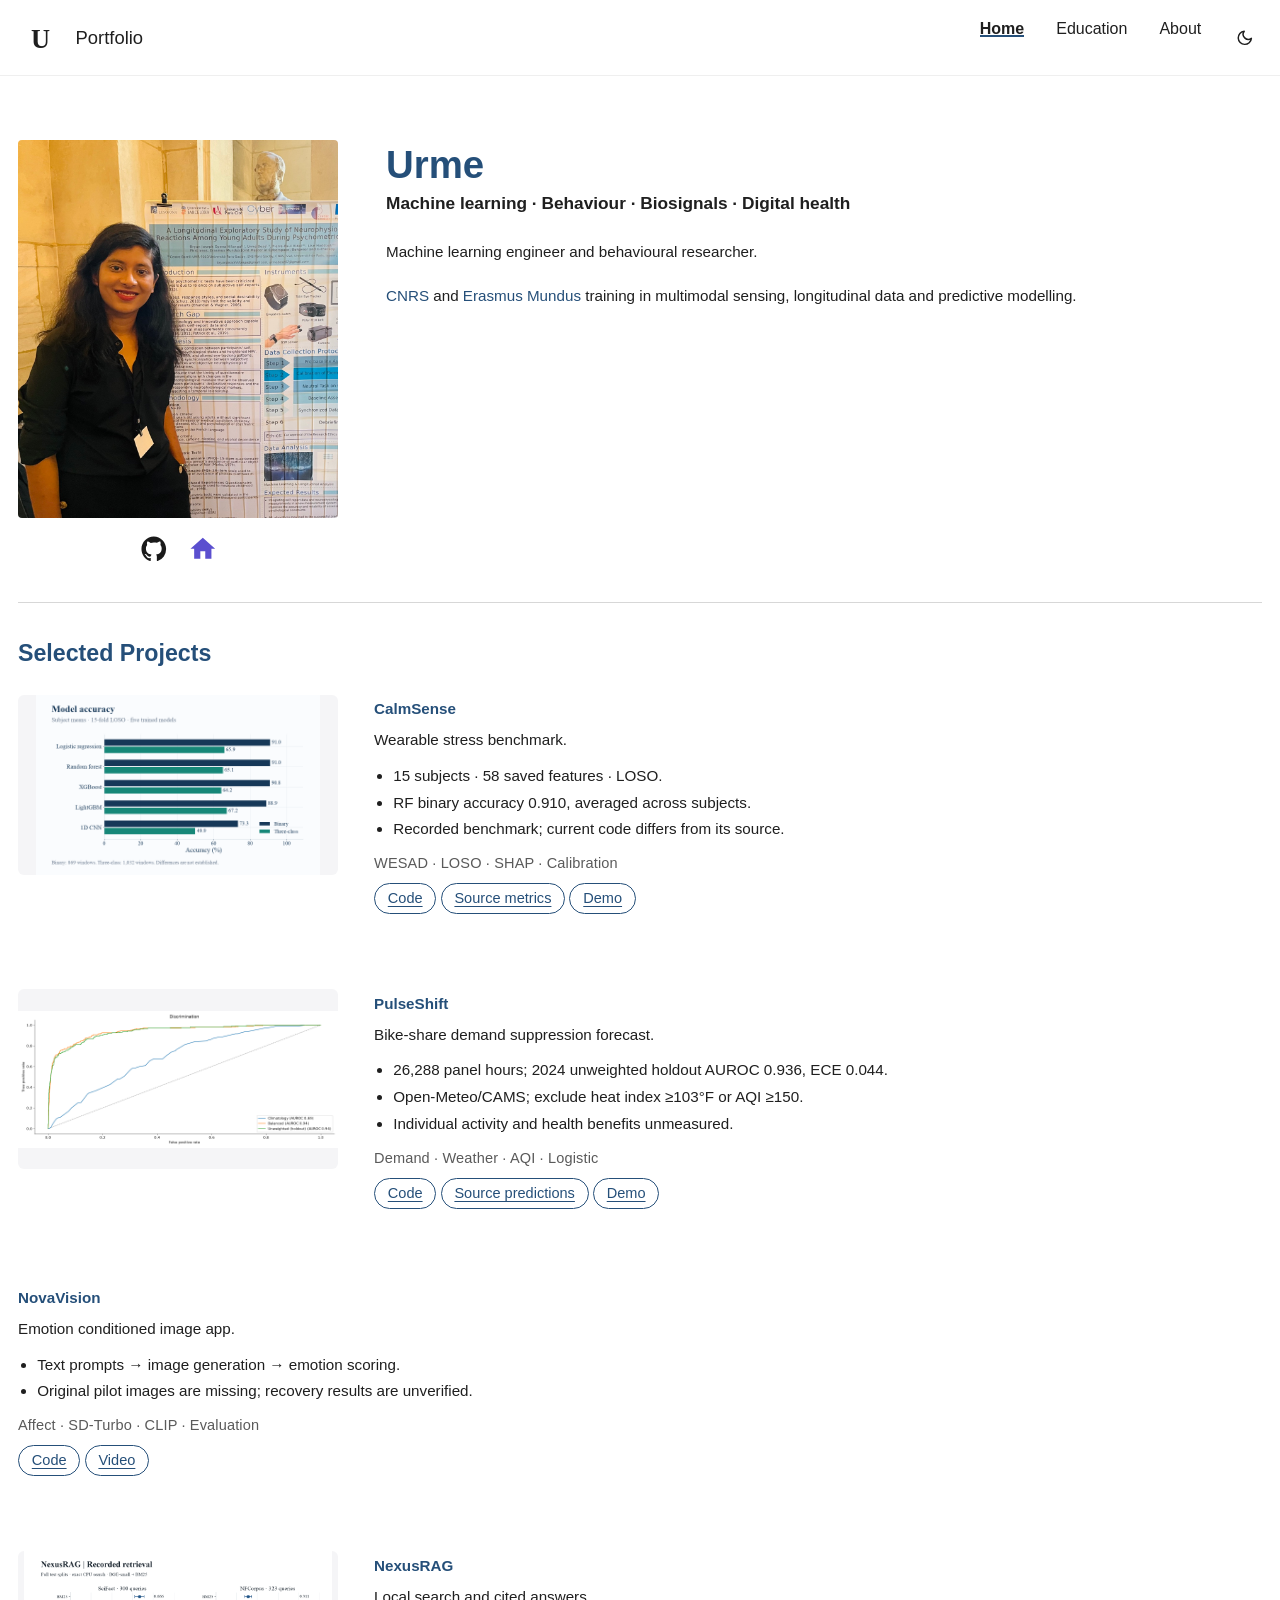
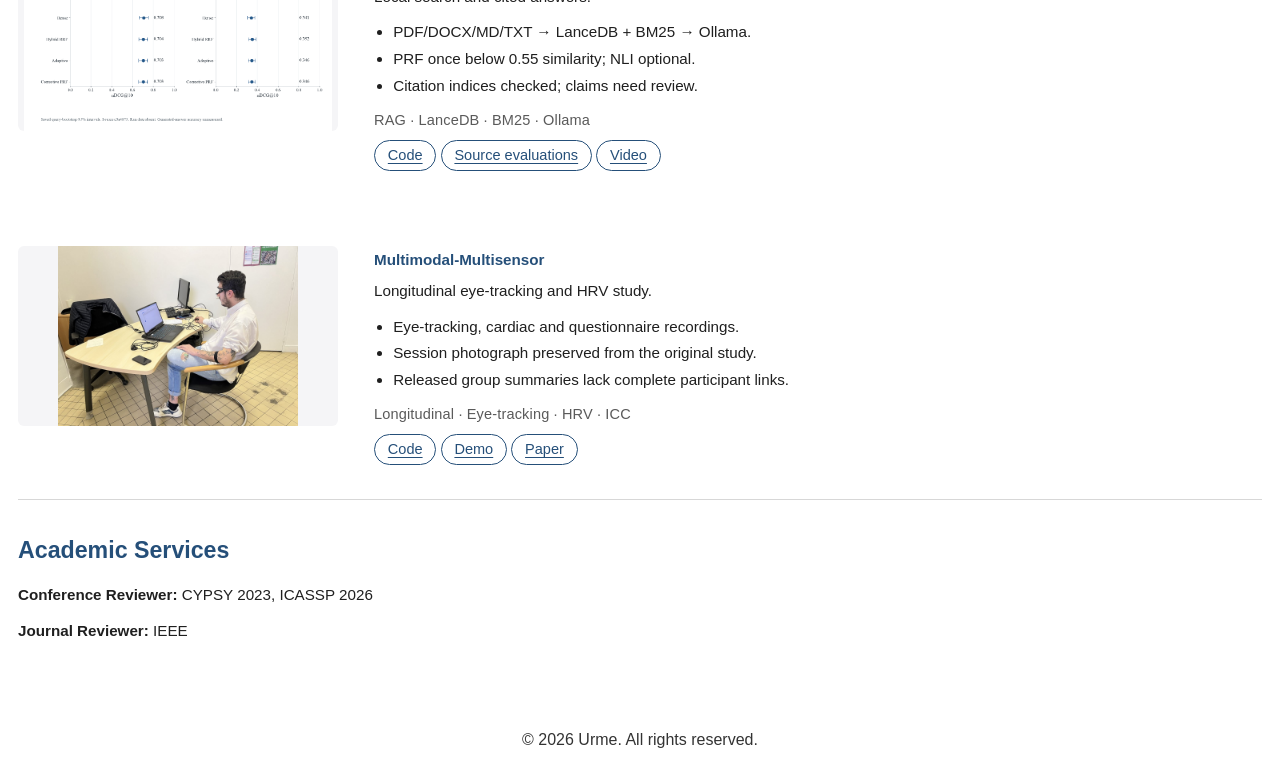
==== index.html @ acf2e615 "updated work" ====
<!DOCTYPE html>
<html lang="en">
<head>
  <meta charset="UTF-8">
  <meta name="viewport" content="width=device-width, initial-scale=1.0">
  <meta name="color-scheme" content="light dark">
  <meta name="theme-color" content="#254f79" media="(prefers-color-scheme: light)">
  <meta name="theme-color" content="#0f0f11" media="(prefers-color-scheme: dark)">
  <meta name="description" content="Urme: machine learning engineer and behavioural researcher. Wearable signals, longitudinal data and digital health.">
  <link rel="canonical" href="https://urmeo.github.io/portfolio/">
  <meta property="og:title" content="Urme | Machine Learning Engineer">
  <meta property="og:description" content="Machine learning engineer and behavioural researcher. Wearable signals, longitudinal data and digital health.">
  <meta property="og:type" content="website">
  <meta property="og:url" content="https://urmeo.github.io/portfolio/">
  <meta property="og:image" content="https://urmeo.github.io/portfolio/assets/profile.jpeg">
  <meta name="twitter:card" content="summary_large_image">
  <meta name="twitter:title" content="Urme | Machine Learning Engineer">
  <meta name="twitter:description" content="Machine learning engineer and computational behavioural researcher.">
  <meta name="twitter:image" content="https://urmeo.github.io/portfolio/assets/profile.jpeg">
  <title>Urme | Machine Learning Engineer</title>
  <link rel="icon" href="assets/brand-mark.svg" type="image/svg+xml">
  <link rel="apple-touch-icon" href="assets/brand-mark.svg">
  <link rel="preload" as="image" href="assets/profile.jpeg" fetchpriority="high">
  <script>
    (function () {
      var stored = null;
      try { stored = localStorage.getItem("theme"); } catch (e) { }
      var dark = stored === "dark" ||
        (stored !== "light" && window.matchMedia("(prefers-color-scheme: dark)").matches);
      if (dark) document.documentElement.classList.add("dark-mode");
      document.documentElement.style.colorScheme = dark ? "dark" : "light";
    })();
  </script>
  <link rel="stylesheet" href="assets/css/main.css">
</head>
<body>
  <a class="skip-link" href="#content-root">Skip to content</a>
  <svg class="icon-sprite" aria-hidden="true" focusable="false">
    <symbol id="icon-github" viewBox="0 0 24 24">
      <path d="M12 2C6.48 2 2 6.58 2 12.23c0 4.52 2.87 8.35 6.84 9.7.5.1.68-.22.68-.49 0-.24-.01-1.05-.01-1.9-2.78.62-3.37-1.21-3.37-1.21-.45-1.2-1.11-1.51-1.11-1.51-.91-.64.07-.63.07-.63 1 .07 1.53 1.06 1.53 1.06.9 1.57 2.35 1.12 2.92.86.09-.67.35-1.12.63-1.38-2.22-.26-4.56-1.14-4.56-5.08 0-1.12.39-2.03 1.03-2.74-.1-.26-.45-1.31.1-2.74 0 0 .84-.28 2.75 1.05A9.3 9.3 0 0 1 12 6.84c.85 0 1.71.12 2.51.35 1.91-1.33 2.75-1.05 2.75-1.05.55 1.43.2 2.48.1 2.74.64.71 1.03 1.62 1.03 2.74 0 3.95-2.34 4.82-4.58 5.08.36.32.68.95.68 1.91 0 1.38-.01 2.49-.01 2.83 0 .27.18.6.69.49A10.25 10.25 0 0 0 22 12.23C22 6.58 17.52 2 12 2Z"/>
    </symbol>
    <symbol id="icon-home" viewBox="0 0 24 24">
      <path d="M10 20v-6h4v6h5v-8h3L12 3 2 12h3v8z"/>
    </symbol>
    <symbol id="icon-moon" viewBox="0 0 24 24">
      <path d="M21 12.79A9 9 0 1 1 11.21 3 7 7 0 0 0 21 12.79z"/>
    </symbol>
    <symbol id="icon-sun" viewBox="0 0 24 24">
      <circle cx="12" cy="12" r="5"/>
      <line x1="12" y1="1"  x2="12" y2="3"/>
      <line x1="12" y1="21" x2="12" y2="23"/>
      <line x1="4.22" y1="4.22"   x2="5.64"  y2="5.64"/>
      <line x1="18.36" y1="18.36" x2="19.78" y2="19.78"/>
      <line x1="1"  y1="12" x2="3"  y2="12"/>
      <line x1="21" y1="12" x2="23" y2="12"/>
      <line x1="4.22" y1="19.78"  x2="5.64"  y2="18.36"/>
      <line x1="18.36" y1="5.64"  x2="19.78" y2="4.22"/>
    </symbol>
  </svg>
  <header class="site-header">
    <div class="site-shell header-shell">
      <a class="site-brand" href="#home" aria-label="Urme home">
        <img
          src="assets/brand-mark.svg"
          alt=""
          class="brand-mark"
          width="80"
          height="80"
          decoding="async"
        >
        <span>Portfolio</span>
      </a>
      <button
        class="nav-toggle"
        type="button"
        aria-expanded="false"
        aria-controls="site-nav"
        aria-label="Open navigation"
      >
        Menu
      </button>
      <nav class="site-nav" aria-label="Primary">
        <ul class="nav-list" id="site-nav">
          <li><a href="#home" data-page-link="home">Home</a></li>
          <li><a href="#education" data-page-link="education">Education</a></li>
          <li><a href="#about" data-page-link="about">About</a></li>
        </ul>
      </nav>
      <button class="theme-toggle" aria-label="Switch to dark mode" title="Switch to dark mode" type="button">
        <svg viewBox="0 0 24 24" focusable="false" aria-hidden="true">
          <use href="#icon-moon"></use>
        </svg>
      </button>
    </div>
  </header>

  <main class="site-shell page-shell" id="content-root" tabindex="-1">
    <section class="page-view" id="home" data-page="home" data-title="Urme | Machine Learning Engineer">
      <div class="hero-block">
        <aside class="hero-media">
          <img
            src="assets/profile.jpeg"
            alt="Portrait of Urme"
            class="profile-photo"
            loading="eager"
            fetchpriority="high"
            decoding="async"
            width="1047"
            height="1200"
          >
          <div class="profile-links" aria-label="Profile links">
            <a href="https://github.com/urmeo" target="_blank" rel="noopener noreferrer" aria-label="GitHub profile" title="GitHub profile" class="plink plink--github">
              <svg class="icon" viewBox="0 0 24 24" focusable="false">
                <use href="#icon-github"></use>
              </svg>
            </a>
            <a href="#home" aria-label="Back to top" title="Back to top" class="plink plink--home">
              <svg class="icon" viewBox="0 0 24 24" focusable="false">
                <use href="#icon-home"></use>
              </svg>
            </a>
          </div>
        </aside>

        <div class="hero-copy">
          <h1>Urme</h1>
          <p class="hero-role">Machine learning · Behaviour · Biosignals · Digital health</p>
          <p class="hero-bio">Machine learning engineer and behavioural researcher.</p>
          <p class="hero-bio">
            <a href="https://www.cnrs.fr/en" target="_blank" rel="noopener noreferrer">CNRS</a> and
            <a href="https://www.eacea.ec.europa.eu/scholarships/erasmus-mundus-catalogue_en" target="_blank" rel="noopener noreferrer">Erasmus Mundus</a>
            training in multimodal sensing, longitudinal data and predictive modelling.
          </p>
        </div>
      </div>

      <hr class="section-divider">

      <section class="content-section">
        <h2>Selected Projects</h2>

        <article class="paper-entry">
          <a class="paper-image-link" href="assets/project-calmsense.png" target="_blank" rel="noopener noreferrer"><img src="assets/project-calmsense.png" alt="CalmSense recorded subject-holdout accuracy from saved model metrics" class="paper-image" loading="eager" fetchpriority="high" decoding="async" width="1200" height="760"></a>
          <div class="paper-copy">
            <p class="paper-title"><strong>CalmSense</strong></p>
            <p class="paper-summary">Wearable stress benchmark.</p>
            <ul class="project-facts">
              <li>15 subjects · 58 saved features · LOSO.</li>
              <li>RF binary accuracy 0.910, averaged across subjects.</li>
              <li>Recorded benchmark; current code differs from its source.</li>
            </ul>
            <p class="paper-tags">WESAD · LOSO · SHAP · Calibration</p>
            <p class="paper-links"><a href="https://github.com/urmeo/CalmSense" target="_blank" rel="noopener noreferrer" class="code-link">Code</a> <a href="https://github.com/urmeo/CalmSense/blob/2f29a3ee9d340754f1a66e6830e357621ab974bb/outputs/results/metrics.json" target="_blank" rel="noopener noreferrer" class="code-link">Source metrics</a> <a href="https://urmeo.github.io/CalmSense/" target="_blank" rel="noopener noreferrer" class="code-link">Demo</a></p>
          </div>
        </article>

        <article class="paper-entry">
          <a class="paper-image-link" href="assets/pulse.png" target="_blank" rel="noopener noreferrer"><img src="assets/pulse.png" alt="PulseShift 2024 held-out ROC curves" class="paper-image" loading="lazy" decoding="async" width="1400" height="600"></a>
          <div class="paper-copy">
            <p class="paper-title"><strong>PulseShift</strong></p>
            <p class="paper-summary">Bike-share demand suppression forecast.</p>
            <ul class="project-facts">
              <li>26,288 panel hours; 2024 unweighted holdout AUROC 0.936, ECE 0.044.</li>
              <li>Open-Meteo/CAMS; exclude heat index ≥103°F or AQI ≥150.</li>
              <li>Individual activity and health benefits unmeasured.</li>
            </ul>
            <p class="paper-tags">Demand · Weather · AQI · Logistic</p>
            <p class="paper-links"><a href="https://github.com/urmeo/PulseShift" target="_blank" rel="noopener noreferrer" class="code-link">Code</a> <a href="https://github.com/urmeo/PulseShift/blob/3a134ea45fb5b274cd5a959762b493c03319c455/outputs/tables/holdout_predictions.csv" target="_blank" rel="noopener noreferrer" class="code-link">Source predictions</a> <a href="https://urmeo.github.io/PulseShift/" target="_blank" rel="noopener noreferrer" class="code-link">Demo</a></p>
          </div>
        </article>

        <article class="paper-entry paper-entry-text">
          <div class="paper-copy">
            <p class="paper-title"><strong>NovaVision</strong></p>
            <p class="paper-summary">Emotion conditioned image app.</p>
            <ul class="project-facts">
              <li>Text prompts → image generation → emotion scoring.</li>
              <li>Original pilot images are missing; recovery results are unverified.</li>
            </ul>
            <p class="paper-tags">Affect · SD-Turbo · CLIP · Evaluation</p>
            <p class="paper-links"><a href="https://github.com/urmeo/NovaVision" target="_blank" rel="noopener noreferrer" class="code-link">Code</a> <a href="https://youtu.be/S7LZsnMPOmA" target="_blank" rel="noopener noreferrer" class="code-link">Video</a></p>
          </div>
        </article>

        <article class="paper-entry">
          <a class="paper-image-link" href="assets/project-nexusrag.png" target="_blank" rel="noopener noreferrer"><img src="assets/project-nexusrag.png" alt="NexusRAG recorded SciFact 300 and NFCorpus 323-query retrieval results" class="paper-image" loading="lazy" decoding="async" width="1800" height="1050"></a>
          <div class="paper-copy">
            <p class="paper-title"><strong>NexusRAG</strong></p>
            <p class="paper-summary">Local search and cited answers.</p>
            <ul class="project-facts">
              <li>PDF/DOCX/MD/TXT → LanceDB + BM25 → Ollama.</li>
              <li>PRF once below 0.55 similarity; NLI optional.</li>
              <li>Citation indices checked; claims need review.</li>
            </ul>
            <p class="paper-tags">RAG · LanceDB · BM25 · Ollama</p>
            <p class="paper-links"><a href="https://github.com/urmeo/NexusRAG" target="_blank" rel="noopener noreferrer" class="code-link">Code</a> <a href="https://github.com/urmeo/NexusRAG/tree/d9478d9931fa27088f153cca64d87604c6f914f6/outputs/results" target="_blank" rel="noopener noreferrer" class="code-link">Source evaluations</a> <a href="https://youtu.be/AbSin2y_XEw" target="_blank" rel="noopener noreferrer" class="code-link">Video</a></p>
          </div>
        </article>

        <article class="paper-entry">
          <a class="paper-image-link" href="assets/project-multimodal.jpg" target="_blank" rel="noopener noreferrer"><img src="assets/project-multimodal.jpg" alt="Multimodal-Multisensor: participant wearing eye-tracking glasses during a data-collection session" class="paper-image" loading="lazy" decoding="async" width="1200" height="900"></a>
          <div class="paper-copy">
            <p class="paper-title"><strong>Multimodal-Multisensor</strong></p>
            <p class="paper-summary">Longitudinal eye-tracking and HRV study.</p>
            <ul class="project-facts">
              <li>Eye-tracking, cardiac and questionnaire recordings.</li>
              <li>Session photograph preserved from the original study.</li>
              <li>Released group summaries lack complete participant links.</li>
            </ul>
            <p class="paper-tags">Longitudinal · Eye-tracking · HRV · ICC</p>
            <p class="paper-links"><a href="https://github.com/urmeo/Multimodal-Multisensor" target="_blank" rel="noopener noreferrer" class="code-link">Code</a> <a href="https://urmeo.github.io/Psychometric/en/index.html" target="_blank" rel="noopener noreferrer" class="code-link">Demo</a> <a href="https://www.icdvrat.com/2024/ICDVRAT2024-Proceedings.pdf#page=172" target="_blank" rel="noopener noreferrer" class="code-link">Paper</a></p>
          </div>
        </article>

      </section>

      <hr class="section-divider">

      <section class="content-section service-section">
        <h2>Academic Services</h2>
        <ul class="service-list">
          <li><strong>Conference Reviewer:</strong> CYPSY 2023, ICASSP 2026</li>
          <li><strong>Journal Reviewer:</strong> IEEE</li>
        </ul>
      </section>

    </section>

    <section class="page-view" id="education" data-page="education" data-title="Urme | Education" hidden>
      <section class="page-title">
        <h1>Education</h1>
      </section>

      <section class="record-list">
        <article class="record-entry">
          <div class="record-logo">
            <img
              src="assets/logo-upc-horizontal.png"
              alt="Université Paris Cité logo"
              loading="lazy"
              decoding="async"
              width="446"
              height="170"
            >
          </div>
          <div class="record-copy">
            <h2 lang="fr">Université Paris Cité</h2>
            <p class="record-role">M.Sc. in Cyberspace, Behavior and E-Therapy</p>
            <ul>
              <li>Fully funded by the European Commission</li>
              <li>Degree: Computer Science, Psychology</li>
              <li>Classification: <span lang="fr">Bien</span> | 120 ECTS</li>
              <li>Supervised by <a href="https://centreborelli.ens-paris-saclay.fr/fr/annuaire-des-personnes/lise-haddouk" target="_blank" rel="noopener noreferrer">Dr. Lise Haddouk</a> and <a href="https://centreborelli.ens-paris-saclay.fr/fr/annuaire-des-personnes/pierre-paul-vidal" target="_blank" rel="noopener noreferrer">Dr. Pierre-Paul Vidal</a></li>
              <li>Thesis: <a href="https://www.icdvrat.com/2024/ICDVRAT2024-Proceedings.pdf#page=172" target="_blank" rel="noopener noreferrer">Longitudinal Analysis of Neurophysiological Correlates of Anxiety During Psychometric Assessment</a></li>
              <li>Lab: <a href="https://centreborelli.ens-paris-saclay.fr/en/welcome-centre-borelli" target="_blank" rel="noopener noreferrer">Centre Borelli, CNRS</a></li>
            </ul>
          </div>
          <div class="record-meta">
            <p>Paris, France</p>
            <p>Sep 2022 – Sep 2024</p>
          </div>
        </article>

        <article class="record-entry">
          <div class="record-logo">
            <img
              src="assets/logo-ub.png"
              alt="Universitat de Barcelona logo"
              loading="lazy"
              decoding="async"
              width="984"
              height="250"
            >
          </div>
          <div class="record-copy">
            <h2>University of Barcelona</h2>
            <p class="record-role">M.Sc. in Cyberspace, Behavior and E-Therapy · Erasmus Mundus Joint Master</p>
            <ul>
              <li>Fully funded by the European Commission</li>
              <li>Studied behavioural intervention design and digital behaviour research</li>
            </ul>
          </div>
          <div class="record-meta">
            <p>Barcelona, Spain</p>
            <p>Sep 2023 – Jan 2024</p>
          </div>
        </article>

        <article class="record-entry">
          <div class="record-logo">
            <img
              src="assets/logo-bup-official.svg"
              alt="Bangladesh University of Professionals logo"
              loading="lazy"
              decoding="async"
              width="1182"
              height="1334"
            >
          </div>
          <div class="record-copy">
            <h2>Bangladesh University of Professionals</h2>
            <p class="record-role">B.Sc. in Information &amp; Communication Engineering</p>
            <ul>
              <li>CGPA: 3.58/4.00 (80.7/100), First Class</li>
              <li>Final 80 credits: 3.75/4.00 (87.0/100)</li>
              <li>Major: Computer Science</li>
              <li>Supervised by <a href="https://www.du.ac.bd/faculty/faculty_details/APE/1422" target="_blank" rel="noopener noreferrer">Dr. Md Junaebur Rashid</a></li>
              <li>Thesis: <a href="https://github.com/urmeo/Antenna" target="_blank" rel="noopener noreferrer">Study of the Properties of Different Shaped Microstrip Patch Antennas (MPA) Operating at 2.45 GHz</a></li>
              <li>Lab: <a href="https://du.ac.bd/index.php/reFDetails/dept/5/84" target="_blank" rel="noopener noreferrer">FAB LAB DU</a></li>
            </ul>
          </div>
          <div class="record-meta">
            <p>Dhaka, Bangladesh</p>
            <p>Jan 2015 – Jan 2019</p>
          </div>
        </article>
      </section>

      <hr class="section-divider">

      <section class="content-section skills-section">
        <h2>Skills</h2>
        <div class="skills-grid">
          <div class="skill-row">
            <span class="skill-label">Programming &amp; Tools</span>
            <span class="skill-items">Python · R · C++ · JavaScript · MATLAB · LaTeX</span>
          </div>
          <div class="skill-row">
            <span class="skill-label">Libraries &amp; Frameworks</span>
            <span class="skill-items">NumPy · Pandas · Scikit-Learn · Keras · TensorFlow · PyTorch · Hugging Face · SciPy · MySQL</span>
          </div>
          <div class="skill-row">
            <span class="skill-label">Languages</span>
            <span class="skill-items">English (C1, Advanced) · German (A2, Beginner) · Bengali (Native)</span>
          </div>
        </div>
      </section>

      <hr class="section-divider">

      <section class="content-section awards-section">
        <h2>Awards &amp; Honors</h2>
        <div class="awards-copy">
          <p>Erasmus Mundus Joint Masters Scholarship, European Commission, 2022</p>
          <p>Semi-Finalist, Crossroads Emerging Leaders Program, Harvard University, 2021</p>
          <p>Outstanding Academic Performance, Faculty of Science and Technology, BUP 2018</p>
        </div>
      </section>

    </section>

    <section class="page-view" id="about" data-page="about" data-title="Urme | About" hidden>
      <section class="page-title">
        <h1>About Me</h1>
      </section>

      <section class="content-section venn-section">
        <div class="venn-pair">
          <div class="venn-item">
            <h2>Research Interests</h2>
            <div class="venn-img">
              <img
                src="assets/research-interests.png"
                alt="Venn diagram of Computational Neuroscience, Cognitive Science and Artificial Intelligence research interests"
                loading="lazy"
                decoding="async"
                width="928"
                height="634"
              >
            </div>
          </div>
          <div class="venn-item">
            <h2>My Approach</h2>
            <div class="venn-img">
              <img
                src="assets/approach.svg"
                alt="Workflow: signals, responses and documents → keyed scoring, held-out models and retrieval → score ranges, curves and sources"
                loading="lazy"
                decoding="async"
                width="960"
                height="420"
              >
            </div>
          </div>
        </div>
      </section>

      <hr class="section-divider">

      <section class="content-section sdg-section">
        <h2>Research and the UN Sustainable Development Goals</h2>
        <div class="sdg-list">

          <div class="sdg-item">
            <div class="sdg-icon" style="background:#4C9F38" aria-hidden="true">
              <svg viewBox="0 0 24 24" fill="none" stroke="white" stroke-width="2" stroke-linecap="round" stroke-linejoin="round">
                <circle cx="12" cy="8" r="3"/>
                <path d="M6 20v-1a6 6 0 0 1 12 0v1"/>
                <polyline points="3,12 6,12 8,8 10,16 12,12 14,12"/>
              </svg>
            </div>
            <div class="sdg-text">
              <strong>SDG 3</strong>
              <span>Good Health and Well-being</span>
            </div>
          </div>

          <div class="sdg-item">
            <div class="sdg-icon" style="background:#FD6925" aria-hidden="true">
              <svg viewBox="0 0 24 24" fill="white">
                <rect x="3" y="13" width="4" height="8" rx="1"/>
                <rect x="10" y="8" width="4" height="13" rx="1"/>
                <rect x="17" y="4" width="4" height="17" rx="1"/>
              </svg>
            </div>
            <div class="sdg-text">
              <strong>SDG 9</strong>
              <span>Industry, Innovation and Infrastructure</span>
            </div>
          </div>

          <div class="sdg-item">
            <div class="sdg-icon" style="background:#3F7E44" aria-hidden="true">
              <svg viewBox="0 0 24 24" fill="white">
                <path d="M17 8C8 10 5.9 16.17 3.82 21.34L5.71 22l1-2.3A4.49 4.49 0 0 0 8 20C19 20 22 3 22 3c-1 2-8 2-13 2 0 0-1 0-2 1 0 0 6-1 10 3 0 0-2 0-3-1z"/>
              </svg>
            </div>
            <div class="sdg-text">
              <strong>SDG 13</strong>
              <span>Climate Action</span>
            </div>
          </div>

        </div>
      </section>

      <hr class="section-divider">

      <section class="content-section hobbies-section">
        <h2>Hobbies</h2>
        <div class="hobby-grid">

          <div class="hobby-card">
            <div class="hobby-icon">
              <svg viewBox="0 0 24 24" fill="currentColor"><path d="M19 22H5v-2h14v2M13 2h-2v2H9v2h2v1.07A7 7 0 0 0 5 14a7 7 0 0 0 7 7 7 7 0 0 0 7-7 7 7 0 0 0-4-6.27V6h2V4h-2V2m0 8.15A5 5 0 0 1 17 14a5 5 0 0 1-5 5 5 5 0 0 1-5-5 5 5 0 0 1 4-4.9V11h2v-0.85z"/></svg>
            </div>
            <h3>Chess</h3>
            <p class="hobby-fav"><strong>Favorites:</strong></p>
            <ul>
              <li>The Sicilian Defense</li>
              <li>The Queen’s Gambit</li>
              <li>The Opera Game Mate</li>
            </ul>
          </div>

          <div class="hobby-card">
            <div class="hobby-icon">
              <svg viewBox="0 0 24 24" fill="currentColor"><path d="M6 2h12a2 2 0 0 1 2 2v16a2 2 0 0 1-2 2H6a2 2 0 0 1-2-2V4a2 2 0 0 1 2-2zm0 2v16h12V4H6zm2 3h8v2H8V7zm0 4h8v2H8v-2zm0 4h5v2H8v-2z"/></svg>
            </div>
            <h3>Reading</h3>
            <p>Philosophy, science fiction, literary fiction.</p>
            <p class="hobby-fav"><strong>Favorites:</strong></p>
            <ul>
              <li>Meditations (Aurelius)</li>
              <li>Nexus (Harari)</li>
              <li>The Singularity Is Nearer (Kurzweil)</li>
            </ul>
          </div>

          <div class="hobby-card">
            <div class="hobby-icon">
              <svg viewBox="0 0 24 24" fill="currentColor"><path d="M17.9 17.39c-.26-.8-1-1.39-1.9-1.39h-1v-3a1 1 0 0 0-1-1H8v-2h2a1 1 0 0 0 1-1V7h2a2 2 0 0 0 2-2v-.41A9.98 9.98 0 0 1 22 12c0 2.17-.7 4.17-1.87 5.79l-2.23-.4M12 2a10 10 0 1 0 0 20A10 10 0 0 0 12 2m-1 17.93c-3.95-.49-7-3.85-7-7.93 0-.62.08-1.21.21-1.79L9 15v1a2 2 0 0 0 2 2v1.93z"/></svg>
            </div>
            <h3>Traveling</h3>
            <p class="hobby-fav"><strong>Favorites:</strong></p>
            <ul>
              <li>Paris</li>
              <li>Barcelona</li>
              <li>Prague</li>
            </ul>
          </div>

          <div class="hobby-card">
            <div class="hobby-icon">
              <svg viewBox="0 0 24 24" fill="currentColor"><path d="M13.5 5.5a2 2 0 1 0 0-4 2 2 0 0 0 0 4M9.8 8.9L7 23h2.1l1.8-8 2.1 2v6h2v-7.5l-2.1-2 .6-3A7.3 7.3 0 0 0 18 13v-2a5.3 5.3 0 0 1-3.7-1.5L13 8a2 2 0 0 0-1.4-.6c-.4 0-.8.1-1.1.3L7 9.5V13h2V11l.8-.4z"/></svg>
            </div>
            <h3>Hiking</h3>
            <p class="hobby-fav"><strong>Favorites:</strong></p>
            <ul>
              <li>Lac Blanc, France</li>
              <li>Montserrat, Spain</li>
              <li>Sintra, Portugal</li>
            </ul>
          </div>

        </div>
      </section>

    </section>
  </main>

  <footer class="site-shell page-footer">
    <p>&copy; <span data-year></span> Urme. All rights reserved.</p>
  </footer>

  <script src="assets/js/script.js" defer></script>
</body>
</html>
---- assets/css/main.css ----
:root {
  --page-bg: #fff;
  --ink: #1f1f1f;
  --blue: #254f79;
  --line: #d7d7d7;
  --font-main: Arial, sans-serif;
  --page-width: 1260px;
  --shell-gutter: 36px;
  --brand-mark-size: 44px;
  --header-height: 4.7rem;
  --header-height-mobile: 4.2rem;
  --hero-media-width: 320px;
  --paper-media-width: 320px;
  --record-logo-width: 160px;
  --record-meta-width: 160px;
  --text-body: 0.91rem;
  --text-body-large: 0.95rem;
  --text-meta: 1rem;
  --text-brand: 1.15rem;
  --text-nav: 1rem;
  --text-record-title: 1.18rem;
  --text-role: 1rem;
  --text-hero-title: clamp(2rem, 3vw, 2.6rem);
  --text-hero-role: 1.08rem;
  --text-section-title: clamp(1.45rem, 1.8vw, 1.75rem);
  --text-page-title: clamp(2.2rem, 4vw, 2.8rem);
  --text-award-title: clamp(1.45rem, 1.8vw, 1.75rem);
  --line-body: 1.62;
  --line-relaxed: 1.72;
  --header-shadow: 0 10px 26px rgba(0, 0, 0, 0.18);
  --nav-shadow: 0 10px 28px rgba(0, 0, 0, 0.16);
  --surface-border: #efefef;
  --overlay-border: rgba(0, 0, 0, 0.08);
  --header-transition: background-color 180ms ease, border-color 180ms ease, box-shadow 180ms ease;
  --focus-color: #254f79;
}


*,
*::before,
*::after {
  box-sizing: border-box;
  -webkit-tap-highlight-color: transparent;
}

html {
  scroll-behavior: smooth;
}

body {
  margin: 0;
  background: var(--page-bg);
  color: var(--ink);
  font-family: var(--font-main);
  line-height: var(--line-body);
}

a,
button {
  touch-action: manipulation;
}

[hidden] {
  display: none !important;
}

.icon-sprite {
  position: absolute;
  width: 0;
  height: 0;
  overflow: hidden;
}

img {
  display: block;
  max-width: 100%;
  height: auto;
}

a {
  color: var(--blue);
  text-decoration: none;
}

a:hover {
  text-decoration: underline;
}

:where(a, button):focus-visible {
  outline: 3px solid var(--focus-color);
  outline-offset: 3px;
}

p,
li {
  margin: 0 0 1.1rem;
  font-size: var(--text-body);
}

h1,
h2 {
  margin: 0;
  color: var(--blue);
  line-height: 1.08;
}

.skip-link {
  position: absolute;
  top: 0.75rem;
  left: 1rem;
  z-index: 60;
  padding: 0.7rem 1rem;
  background: var(--page-bg);
  border: 1px solid var(--line);
  color: var(--ink);
  transform: translateY(-220%);
  transition: transform 120ms ease;
}

.skip-link:focus-visible {
  transform: translateY(0);
}

#content-root {
  scroll-margin-top: calc(var(--header-height) + 1rem);
}

.icon {
  width: 100%;
  height: 100%;
  fill: currentColor;
}


.site-shell {
  width: min(calc(100% - var(--shell-gutter)), var(--page-width));
  margin: 0 auto;
}

.page-shell {
  padding: 1.2rem 0 1.6rem;
}

.section-divider {
  margin: 0;
  border: 0;
  border-top: 1px solid var(--line);
}

.page-footer {
  padding: 2.4rem 0 1.1rem;
}

.page-footer p {
  margin: 0;
  color: #333;
  font-size: var(--text-meta);
  text-align: center;
}


.site-header {
  position: sticky;
  top: 0;
  z-index: 40;
  background: rgba(255, 255, 255, 0.98);
  border-bottom: 1px solid var(--surface-border);
  transition: var(--header-transition);
}

.site-header.is-scrolled {
  background: #1a1a1a;
  border-bottom-color: transparent;
  box-shadow: var(--header-shadow);
}

.site-header.is-scrolled .site-brand {
  color: #ffffff;
}

.site-header.is-scrolled .nav-list a {
  color: #ffffff;
}

.site-header.is-scrolled .brand-mark {
  filter: brightness(0) invert(1);
}

.site-header.is-scrolled :where(a, button):focus-visible {
  outline-color: #93c5fd;
}

.site-header.is-scrolled .nav-toggle {
  color: #ffffff;
  border-color: rgba(255, 255, 255, 0.3);
}

.header-shell {
  display: flex;
  align-items: center;
  gap: 1rem;
  min-height: var(--header-height);
}

.site-brand {
  display: inline-flex;
  align-items: center;
  gap: 0.85rem;
  color: var(--ink);
  font-size: var(--text-brand);
  font-weight: 400;
}

.site-brand:hover {
  text-decoration: none;
}

.brand-mark {
  width: var(--brand-mark-size);
  height: var(--brand-mark-size);
  object-fit: contain;
}

.site-nav {
  margin-left: auto;
}

.nav-toggle {
  display: none;
  padding: 0.5rem 0.85rem;
  border: 1px solid rgba(0, 0, 0, 0.12);
  background: transparent;
  color: var(--ink);
  font: inherit;
  cursor: pointer;
}

.nav-list {
  display: flex;
  align-items: center;
  gap: 2rem;
  margin: 0;
  padding: 0;
  list-style: none;
}

.nav-list a {
  color: var(--ink);
  font-size: var(--text-nav);
  font-weight: 400;
}

.nav-list a[aria-current="page"] {
  font-weight: 700;
}


.hero-block {
  display: grid;
  grid-template-columns: var(--hero-media-width) minmax(0, 1fr);
  gap: 48px;
  align-items: start;
  padding: 2.8rem 0 2.4rem;
}

.hero-media {
  width: 100%;
}

.profile-photo {
  width: 100%;
  aspect-ratio: 1 / 1.18;
  object-fit: cover;
  object-position: center 18%;
  border-radius: 4px;
}

.profile-links {
  display: flex;
  justify-content: center;
  gap: 1.2rem;
  padding-top: 1rem;
}

.plink {
  display: inline-flex;
  align-items: center;
  justify-content: center;
  width: 1.85rem;
  height: 1.85rem;
  color: #2a2a2a;
  transition: opacity 0.15s ease, transform 0.15s ease;
}

.plink:hover {
  opacity: 0.65;
  transform: translateY(-1px);
  text-decoration: none;
}
.plink--github { color: #1a1a1a; }
.plink--home   { color: #5b4fcf; }

.hero-copy {
  max-width: 60rem;
  padding-top: 0.25rem;
}

.hero-copy h1 {
  margin-bottom: 0.3rem;
  font-size: var(--text-hero-title);
  font-weight: 700;
}

.hero-role {
  margin-bottom: 1.3rem;
  color: #1f1f1f;
  font-size: var(--text-hero-role);
  font-weight: 700;
}

.hero-bio {
  max-width: 58rem;
  font-size: var(--text-body-large);
  line-height: var(--line-relaxed);
  text-align: justify;
}


.content-section {
  padding: 2.4rem 0 0.6rem;
}

.content-section h2 {
  margin-bottom: 1.8rem;
  font-size: var(--text-section-title);
  font-weight: 700;
}

.page-title {
  padding: 2.2rem 0 2.7rem;
  text-align: center;
}

.page-title h1 {
  font-size: var(--text-page-title);
  font-weight: 500;
}


.paper-entry {
  display: grid;
  grid-template-columns: var(--paper-media-width) minmax(0, 1fr);
  gap: 36px;
  align-items: start;
  margin-bottom: 3.6rem;
}

.paper-entry:last-child {
  margin-bottom: 0.4rem;
}

.paper-image {
  width: 100%;
  height: auto;
  aspect-ratio: 16 / 9;
  object-fit: contain;
  background: #f5f5f7;
  border-radius: 6px;
}

.paper-image-link { display: block; }

.paper-entry-text {
  grid-template-columns: minmax(0, 1fr);
}

.paper-copy {
  max-width: 52rem;
  padding-top: 0.2rem;
}

.paper-title,
.paper-summary,
.paper-tags,
.paper-links {
  font-size: var(--text-body-large);
  line-height: 1.45;
}

.paper-title {
  margin-bottom: 0.45rem;
}

.paper-title strong {
  color: var(--blue);
}

.paper-summary {
  margin-bottom: 0.7rem;
  line-height: var(--line-relaxed);
}

.project-facts {
  margin: 0 0 0.8rem;
  padding-left: 1.2rem;
  overflow-wrap: anywhere;
}

.project-facts li {
  margin-bottom: 0.3rem;
  font-size: var(--text-body-large);
  line-height: 1.45;
}

.paper-tags {
  margin-bottom: 0.55rem;
  color: #5a5a5a;
  font-size: var(--text-body);
  letter-spacing: 0.01em;
}

.paper-links a {
  text-decoration: underline;
}

.skills-grid {
  display: flex;
  flex-direction: column;
  gap: 0.75rem;
}

.skill-row {
  display: grid;
  grid-template-columns: 190px 1fr;
  gap: 1rem;
  align-items: baseline;
  font-size: var(--text-body-large);
  line-height: var(--line-relaxed);
}

.skill-label {
  font-weight: 700;
  color: var(--ink);
  white-space: nowrap;
}

.skill-items {
  color: #444;
}

.venn-pair {
  display: grid;
  grid-template-columns: minmax(0, 1fr) minmax(0, 1fr);
  gap: 2.4rem;
  align-items: start;
}
.venn-item {
  text-align: center;
}
.venn-item h2 {
  margin-bottom: 1.4rem;
}
.venn-img {
  overflow: hidden;
  border-radius: 6px;
}
.venn-img img {
  width: 100%;
  height: auto;
  display: block;
}
@media (max-width: 760px) {
  .venn-pair {
    grid-template-columns: 1fr;
    gap: 2rem;
  }
}

.hobbies-section {
  padding-bottom: 1.5rem;
}

.hobby-grid {
  display: grid;
  grid-template-columns: repeat(4, 1fr);
  gap: 1.5rem;
}

.hobby-card {
  background: #ffffff;
  border-radius: 16px;
  padding: 1.8rem 1.5rem;
  box-shadow: 0 2px 12px rgba(0, 0, 0, 0.07);
}

.hobby-icon {
  width: 2.4rem;
  height: 2.4rem;
  color: #2563eb;
  margin-bottom: 1rem;
}

.hobby-icon svg {
  width: 100%;
  height: 100%;
}

.hobby-card h3 {
  margin: 0 0 0.55rem;
  font-size: 1.05rem;
  font-weight: 700;
  color: var(--ink);
}

.hobby-card p {
  font-size: var(--text-body);
  color: #444;
  margin-bottom: 0.6rem;
}

.hobby-fav {
  margin-top: 0.8rem !important;
}

.hobby-card ul {
  margin: 0;
  padding-left: 1.2rem;
}

.hobby-card li {
  font-size: var(--text-body);
  color: #444;
  margin-bottom: 0.3rem;
}

@media (max-width: 900px) {
  .hobby-grid {
    grid-template-columns: repeat(2, 1fr);
  }
}

@media (max-width: 500px) {
  .hobby-grid {
    grid-template-columns: 1fr;
  }
}

.service-section h2 {
  margin-bottom: 1.2rem;
}

.service-list {
  margin: 0;
  padding: 0;
  list-style: none;
}

.service-list li {
  margin-bottom: 0.6rem;
  font-size: var(--text-body-large);
  line-height: var(--line-relaxed);
}

.service-list strong {
  color: var(--ink);
}


.sdg-section h2 {
  color: var(--blue);
  font-weight: 700;
}

.sdg-list {
  display: flex;
  flex-wrap: wrap;
  gap: 2rem 3rem;
  align-items: flex-start;
}

.sdg-item {
  display: flex;
  align-items: center;
  gap: 1rem;
}

.sdg-icon {
  flex-shrink: 0;
  width: 56px;
  height: 56px;
  border-radius: 8px;
  display: flex;
  align-items: center;
  justify-content: center;
  padding: 11px;
}

.sdg-icon svg {
  width: 100%;
  height: 100%;
}

.sdg-text {
  display: flex;
  flex-direction: column;
  gap: 0.2rem;
}

.sdg-text strong {
  font-size: var(--text-body-large);
  font-weight: 700;
  color: var(--ink);
}

.sdg-text span {
  font-size: var(--text-body);
  color: var(--ink);
  opacity: 0.7;
}


.record-list {
  display: grid;
  gap: 3.2rem;
}

.record-entry {
  display: grid;
  grid-template-columns: var(--record-logo-width) minmax(0, 1fr) var(--record-meta-width);
  gap: 28px;
  align-items: start;
}

.record-logo {
  display: flex;
  align-items: flex-start;
  justify-content: center;
  padding-top: 0.3rem;
}

.record-logo img {
  width: 130px;
  height: 60px;
  object-fit: contain;
}

.record-copy h2 {
  margin-bottom: 0.35rem;
  color: var(--ink);
  font-size: var(--text-record-title);
  font-weight: 700;
}

.record-role {
  margin-bottom: 0.8rem;
  color: #353535;
  font-size: var(--text-role);
  font-style: italic;
}

.record-copy ul {
  margin: 0;
  padding-left: 1.55rem;
}

.record-copy li {
  margin-bottom: 0.55rem;
  font-size: var(--text-body);
  line-height: 1.5;
}

.record-meta {
  color: #353535;
  text-align: right;
}

.record-meta p {
  margin-bottom: 0.3rem;
  font-size: var(--text-body);
}

.awards-section h2 {
  margin-bottom: 1.4rem;
  font-size: var(--text-award-title);
  font-weight: 700;
}

.awards-copy p {
  max-width: 64rem;
  font-size: var(--text-body);
  line-height: var(--line-relaxed);
}


@media (max-width: 1020px) {
  .paper-entry,
  .record-entry {
    grid-template-columns: 1fr;
  }

  .hero-media {
    max-width: 290px;
  }

  .record-logo {
    justify-content: flex-start;
  }

  .record-meta {
    text-align: left;
  }
}

@media (max-width: 920px) {
  .hero-block {
    grid-template-columns: 1fr;
  }

  .hero-media {
    margin-inline: auto;
  }
}


@media (max-width: 760px) {
  :root {
    --shell-gutter: 40px;
    --text-body: 0.95rem;
    --text-body-large: 1rem;
    --text-hero-title: 2rem;
    --text-hero-role: 1.05rem;
  }

  .header-shell {
    min-height: var(--header-height-mobile);
  }

  .site-brand {
    gap: 0.7rem;
  }

  .nav-toggle {
    display: inline-flex;
    align-items: center;
    min-height: 2.75rem;
    min-width: 2.75rem;
  }

  .site-nav {
    position: absolute;
    top: calc(100% + 0.15rem);
    right: 0.75rem;
    left: 0.75rem;
    margin-left: 0;
  }

  .nav-list {
    display: flex;
    flex-direction: column;
    align-items: stretch;
    gap: 0;
    padding: 0.55rem;
    background: rgba(255, 255, 255, 0.99);
    border: 1px solid var(--overlay-border);
    box-shadow: var(--nav-shadow);
    opacity: 0;
    visibility: hidden;
    transform: translateY(-6px);
    pointer-events: none;
    transition: opacity 0.22s ease, transform 0.22s ease, visibility 0s linear 0.22s;
  }

  .nav-list.is-open {
    opacity: 1;
    visibility: visible;
    transform: translateY(0);
    pointer-events: auto;
    transition: opacity 0.22s ease, transform 0.22s ease;
  }

  .nav-list a {
    display: flex;
    align-items: center;
    min-height: 2.7rem;
    padding: 0.65rem 0.35rem;
  }

  .page-shell {
    padding-top: 1rem;
  }

  .hero-block {
    gap: 1.9rem;
    padding-top: 1.6rem;
  }

  .hero-bio {
    text-align: left;
  }

  .hero-copy h1 {
    font-size: var(--text-hero-title);
  }

  .hero-role {
    line-height: 1.3;
  }

  .record-copy li,
  .paper-links,
  .paper-summary {
    overflow-wrap: break-word;
    word-break: break-word;
  }
}


@media (max-width: 480px) {
  :root {
    --text-body: 1rem;
    --text-body-large: 1.02rem;
    --text-record-title: 1.05rem;
  }

  .page-title {
    padding: 1.5rem 0 1.8rem;
  }

  .content-section {
    padding-top: 1.8rem;
  }

  .hero-media {
    max-width: 220px;
  }

  .paper-image {
    height: auto;
  }

  .record-list {
    gap: 2.2rem;
  }

  .record-logo img {
    width: 90px;
    height: 44px;
  }

  .skill-row {
    grid-template-columns: 1fr;
    gap: 0.2rem;
  }

  .skill-label {
    white-space: normal;
  }

  .skill-items {
    color: #555;
  }

  .paper-entry {
    margin-bottom: 2.4rem;
  }

  .plink {
    width: 2.75rem;
    height: 2.75rem;
  }
}

a {
  transition: color 0.18s ease, opacity 0.18s ease;
}

@keyframes page-out {
  to { opacity: 0; }
}
@keyframes page-in {
  from { opacity: 0; }
  to   { opacity: 1; }
}
.page-out {
  animation: page-out 0.14s ease forwards;
  pointer-events: none;
}
.page-in {
  animation: page-in 0.18s ease forwards;
}

.paper-image {
  overflow: hidden;
}

.hobby-card {
  transition: box-shadow 0.2s ease;
}
.hobby-card:hover {
  box-shadow: 0 6px 18px rgba(0, 0, 0, 0.08);
}

h1, h2 {
  text-wrap: balance;
}

a {
  text-underline-offset: 3px;
  text-decoration-thickness: 1px;
}

.nav-list a {
  position: relative;
}
.nav-list a::after {
  content: '';
  position: absolute;
  bottom: 0;
  left: 0;
  width: 100%;
  height: 2px;
  background: var(--blue);
  transform: scaleX(0);
  transform-origin: right center;
  transition: transform 0.25s ease;
}
.nav-list a:hover::after {
  transform: scaleX(1);
  transform-origin: left center;
}
.nav-list a[aria-current="page"]::after {
  transform: scaleX(1);
}
.site-header.is-scrolled .nav-list a::after {
  background: rgba(255, 255, 255, 0.75);
}

@media (max-width: 760px) {
  .nav-list a::after {
    display: none;
  }
  .nav-list a[aria-current="page"] {
    border-left: 3px solid var(--blue);
    padding-left: calc(0.35rem - 3px);
    background: rgba(37, 79, 121, 0.05);
    border-radius: 0 4px 4px 0;
  }
}

.site-header.is-scrolled .nav-list {
  background: rgba(22, 22, 24, 0.98);
  border-color: rgba(255, 255, 255, 0.09);
  box-shadow: 0 10px 32px rgba(0, 0, 0, 0.55);
}
.site-header.is-scrolled .nav-list a {
  color: #e0e0e0;
}
.site-header.is-scrolled .nav-list a:hover {
  color: #fff;
}
.site-header.is-scrolled .nav-list a[aria-current="page"] {
  color: #93c5fd;
  border-left-color: #60a5fa;
}

.profile-photo {
  transition: transform 0.38s ease, box-shadow 0.38s ease;
}
.hero-media:hover .profile-photo {
  transform: scale(1.02);
  box-shadow: 0 20px 48px rgba(0, 0, 0, 0.18);
}

.scroll-top {
  position: fixed;
  bottom: 1.8rem;
  right: 1.8rem;
  width: 2.8rem;
  height: 2.8rem;
  border-radius: 50%;
  background: var(--blue);
  color: #fff;
  border: none;
  cursor: pointer;
  display: flex;
  align-items: center;
  justify-content: center;
  z-index: 50;
  opacity: 0;
  visibility: hidden;
  transform: translateY(10px) scale(0.9);
  pointer-events: none;
  transition: opacity 0.28s ease, transform 0.28s ease, background 0.2s ease;
  box-shadow: 0 4px 18px rgba(37, 79, 121, 0.35);
  touch-action: manipulation;
}
.scroll-top svg {
  width: 1.1rem;
  height: 1.1rem;
  stroke: currentColor;
}
.scroll-top--visible {
  opacity: 1;
  visibility: visible;
  transform: none;
  pointer-events: auto;
}
.scroll-top:hover {
  background: #1a3f6a;
  transform: translateY(-2px);
}

.code-link {
  display: inline-flex;
  align-items: center;
  gap: 0.3rem;
  padding: 0.25rem 0.8rem;
  border: 1.5px solid var(--blue);
  border-radius: 2rem;
  font-size: var(--text-body);
  font-weight: 500;
  color: var(--blue);
  transition: background 0.2s ease, color 0.2s ease;
  text-decoration: none;
}
.code-link:hover {
  background: var(--blue);
  color: #fff;
  text-decoration: none;
}


.theme-toggle {
  display: inline-flex;
  align-items: center;
  justify-content: center;
  width: 2.2rem;
  height: 2.2rem;
  margin-left: 0.6rem;
  border: none;
  background: transparent;
  color: var(--ink);
  cursor: pointer;
  border-radius: 50%;
  flex-shrink: 0;
  transition: background 0.18s ease, color 0.18s ease;
  touch-action: manipulation;
}
.theme-toggle svg {
  width: 1.1rem;
  height: 1.1rem;
  fill: none;
  stroke: currentColor;
  stroke-width: 2;
  stroke-linecap: round;
  stroke-linejoin: round;
}
.theme-toggle:hover { background: var(--surface-border); }
.site-header.is-scrolled .theme-toggle { color: #fff; }
.site-header.is-scrolled .theme-toggle:hover { background: rgba(255,255,255,0.1); }


body,
.site-header,
.nav-list,
.hobby-card,
.page-footer {
  transition-property: background-color, color, border-color;
  transition-duration: 0.3s;
  transition-timing-function: ease;
}

:root.dark-mode {
  color-scheme: dark;
  --page-bg: #0f0f11;
  --ink: #e8e8ed;
  --blue: #4a9eff;
  --line: #2c2c2e;
  --surface-border: #2c2c2e;
  --overlay-border: rgba(255, 255, 255, 0.08);
  --header-shadow: 0 10px 26px rgba(0, 0, 0, 0.55);
  --nav-shadow: 0 10px 28px rgba(0, 0, 0, 0.65);
  --focus-color: #4a9eff;
}

:root.dark-mode .site-header {
  background: rgba(18, 18, 20, 0.96);
  border-bottom-color: rgba(255, 255, 255, 0.07);
}
:root.dark-mode .site-header.is-scrolled { background: rgba(10, 10, 12, 0.98); }

:root.dark-mode .hero-role     { color: #d0d0da; }
:root.dark-mode .hero-bio      { color: #c8c8d2; }
:root.dark-mode .paper-tags    { color: #a8a8b2; }
:root.dark-mode .paper-summary { color: #d0d0da; }
:root.dark-mode .record-role   { color: #b8b8c2; }
:root.dark-mode .record-meta   { color: #b0b0ba; }
:root.dark-mode .skill-items   { color: #c8c8d2; }
:root.dark-mode .awards-copy p { color: #c8c8d2; }
:root.dark-mode .service-list li { color: #c8c8d2; }
:root.dark-mode .page-footer p { color: #909098; }
:root.dark-mode .paper-image   { background: transparent; }
:root.dark-mode .brand-mark    { filter: brightness(0) invert(1); }

:root.dark-mode .record-logo img {
  background: #f5f5f7;
  padding: 8px 10px;
  border-radius: 8px;
}

:root.dark-mode .hobby-card {
  background: #1c1c1e;
  box-shadow: 0 2px 16px rgba(0, 0, 0, 0.45);
}
:root.dark-mode .hobby-card p,
:root.dark-mode .hobby-card li { color: #c0c0ca; }

:root.dark-mode .plink          { color: #b8b8c2; }
:root.dark-mode .plink--github  { color: #d0d0d8; }
:root.dark-mode .plink--home    { color: #a48bef; }

:root.dark-mode .venn-img {
  opacity: 0.88;
}

:root.dark-mode .code-link { border-color: rgba(74, 158, 255, 0.45); }
:root.dark-mode .code-link:hover { background: #4a9eff; color: #0f0f11; border-color: #4a9eff; }
:root.dark-mode .scroll-top { color: #0f0f11; }
:root.dark-mode .scroll-top:hover { background: #82bcff; }

@media (max-width: 760px) {
  :root.dark-mode .nav-list {
    background: rgba(22, 22, 24, 0.99);
    border-color: rgba(255, 255, 255, 0.09);
    box-shadow: 0 10px 28px rgba(0, 0, 0, 0.65);
  }
  :root.dark-mode .nav-list a[aria-current="page"] {
    border-left-color: #4a9eff;
    background: rgba(74, 158, 255, 0.09);
  }
}

@media print {
  :root,
  :root.dark-mode {
    color-scheme: light !important;
    --page-bg: #fff;
    --ink: #000;
    --blue: #254f79;
  }

  body,
  body * {
    color: #000 !important;
    background: transparent !important;
    box-shadow: none !important;
    text-shadow: none !important;
    animation: none !important;
    transition: none !important;
  }

  .site-header,
  .scroll-top,
  .skip-link,
  .theme-toggle { display: none !important; }

  .page-view,
  .page-view[hidden] {
    display: block !important;
    opacity: 1 !important;
    transform: none !important;
    pointer-events: auto !important;
  }

  body {
    background: #fff !important;
    font-size: 10.5pt;
  }

  h1, h2 { color: #000 !important; break-after: avoid; }

  a,
  a * { color: #254f79 !important; text-decoration: underline; overflow-wrap: anywhere; }

  a[href]::after { content: ' (' attr(href) ')'; font-size: 0.78em; color: #000 !important; }
  a[href^="#"]::after,
  a[href^="mailto:"]::after,
  .code-link::after,
  .paper-image-link::after,
  .plink::after { content: none; }

  .paper-entry,
  .record-entry,
  .hobby-card { break-inside: avoid; }

  .hobby-card { border: 1px solid #ccc; }
  .record-logo img { padding: 0 !important; }
  .venn-img { opacity: 1 !important; }
  .profile-photo { transform: none !important; }
  .sdg-icon [stroke="#fff"],
  .sdg-icon [stroke="white"] { stroke: #000 !important; }
  .sdg-icon [fill="#fff"],
  .sdg-icon [fill="white"] { fill: #000 !important; }

  .page-view { break-before: page; }
  .page-view:first-of-type { break-before: auto; }
}

@media (prefers-reduced-motion: reduce) {
  html {
    scroll-behavior: auto;
  }

  *,
  *::before,
  *::after {
    animation-duration: 0.01ms !important;
    animation-iteration-count: 1 !important;
    transition-duration: 0.01ms !important;
  }
}
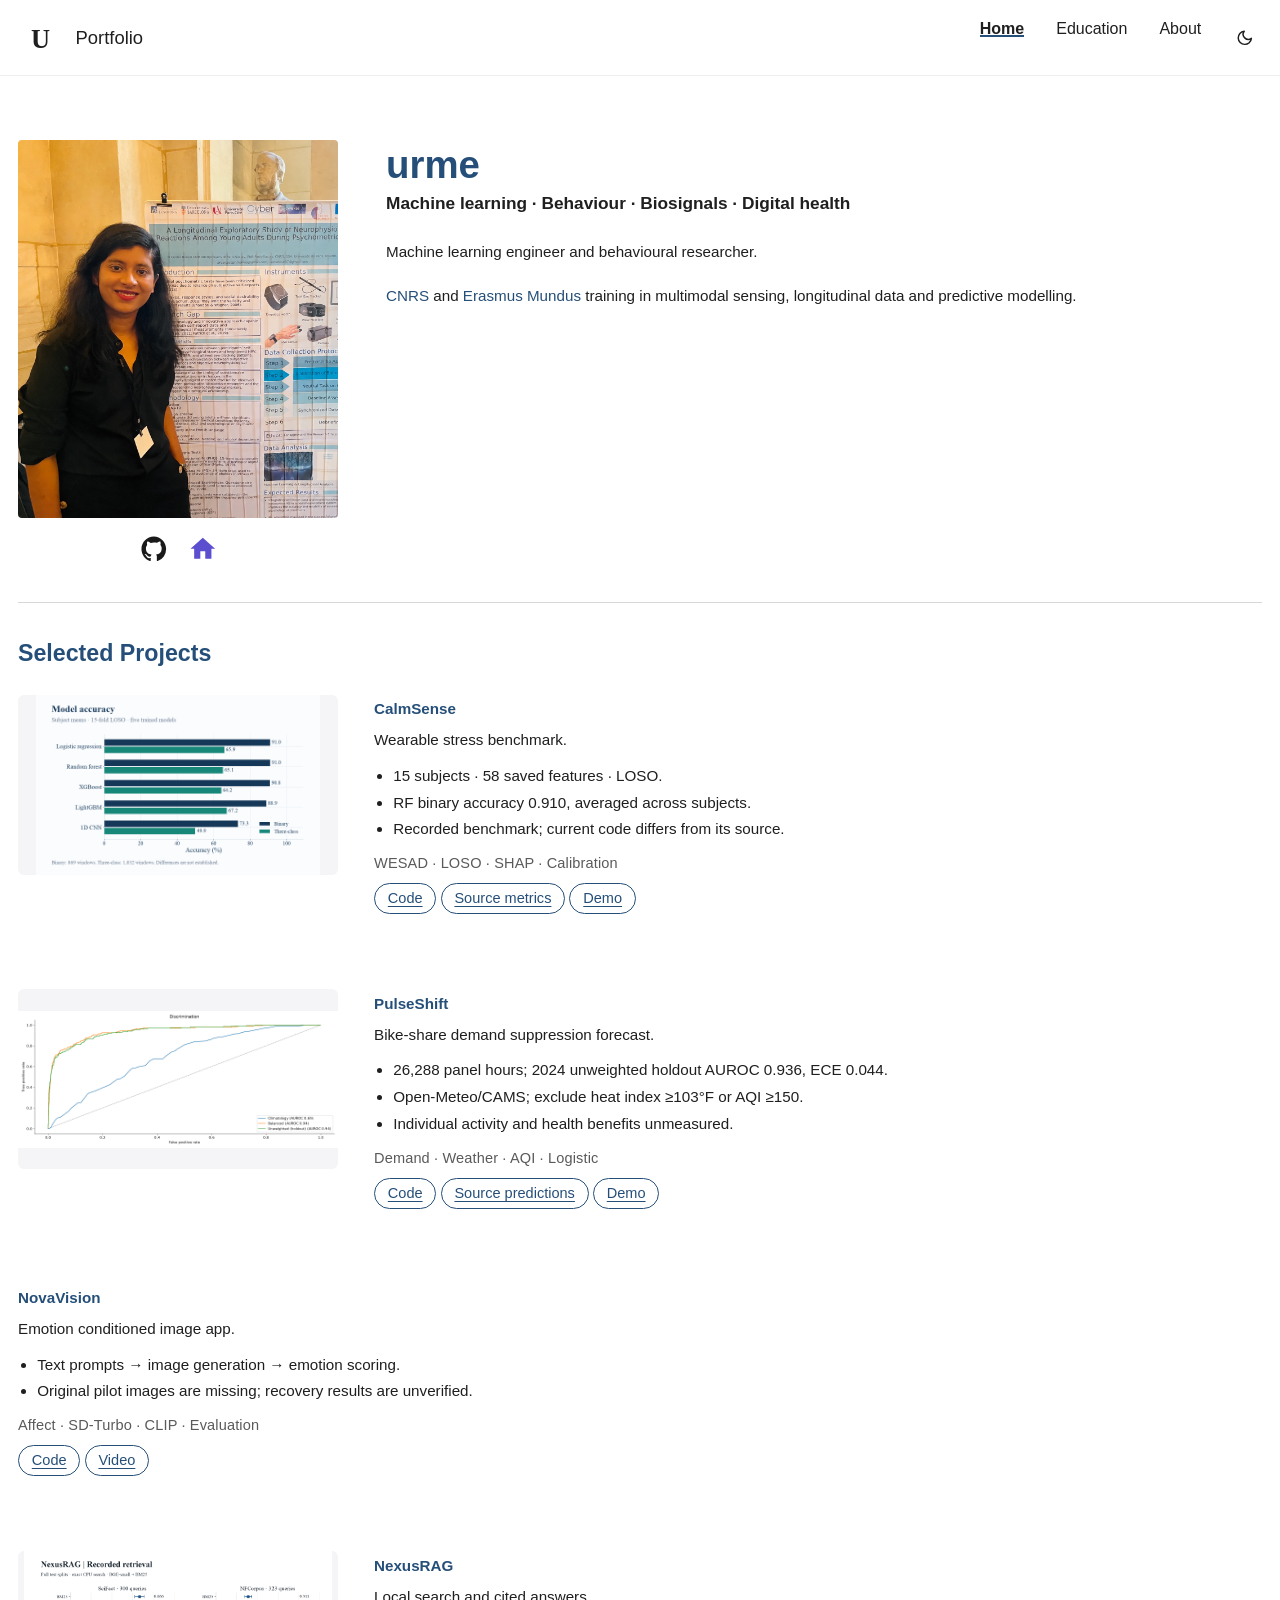
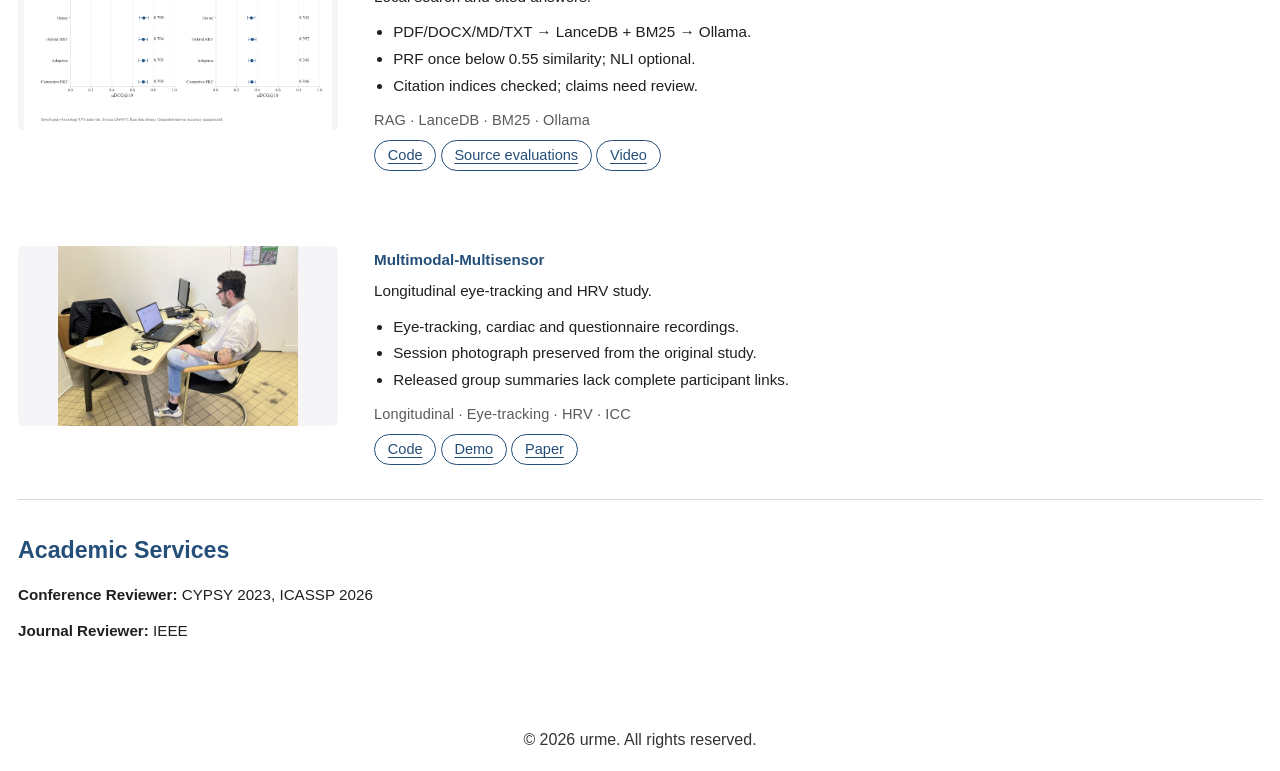
==== commit be898b02: "updated work" ====
--- a/index.html
+++ b/index.html
@@ -6,18 +6,18 @@
   <meta name="color-scheme" content="light dark">
   <meta name="theme-color" content="#254f79" media="(prefers-color-scheme: light)">
   <meta name="theme-color" content="#0f0f11" media="(prefers-color-scheme: dark)">
-  <meta name="description" content="Urme: machine learning engineer and behavioural researcher. Wearable signals, longitudinal data and digital health.">
+  <meta name="description" content="urme: machine learning engineer and behavioural researcher. Wearable signals, longitudinal data and digital health.">
   <link rel="canonical" href="https://urmeo.github.io/portfolio/">
-  <meta property="og:title" content="Urme | Machine Learning Engineer">
+  <meta property="og:title" content="urme | Machine Learning Engineer">
   <meta property="og:description" content="Machine learning engineer and behavioural researcher. Wearable signals, longitudinal data and digital health.">
   <meta property="og:type" content="website">
   <meta property="og:url" content="https://urmeo.github.io/portfolio/">
   <meta property="og:image" content="https://urmeo.github.io/portfolio/assets/profile.jpeg">
   <meta name="twitter:card" content="summary_large_image">
-  <meta name="twitter:title" content="Urme | Machine Learning Engineer">
+  <meta name="twitter:title" content="urme | Machine Learning Engineer">
   <meta name="twitter:description" content="Machine learning engineer and computational behavioural researcher.">
   <meta name="twitter:image" content="https://urmeo.github.io/portfolio/assets/profile.jpeg">
-  <title>Urme | Machine Learning Engineer</title>
+  <title>urme | Machine Learning Engineer</title>
   <link rel="icon" href="assets/brand-mark.svg" type="image/svg+xml">
   <link rel="apple-touch-icon" href="assets/brand-mark.svg">
   <link rel="preload" as="image" href="assets/profile.jpeg" fetchpriority="high">
@@ -59,7 +59,7 @@
   </svg>
   <header class="site-header">
     <div class="site-shell header-shell">
-      <a class="site-brand" href="#home" aria-label="Urme home">
+      <a class="site-brand" href="#home" aria-label="urme home">
         <img
           src="assets/brand-mark.svg"
           alt=""
@@ -95,12 +95,12 @@
   </header>
 
   <main class="site-shell page-shell" id="content-root" tabindex="-1">
-    <section class="page-view" id="home" data-page="home" data-title="Urme | Machine Learning Engineer">
+    <section class="page-view" id="home" data-page="home" data-title="urme | Machine Learning Engineer">
       <div class="hero-block">
         <aside class="hero-media">
           <img
             src="assets/profile.jpeg"
-            alt="Portrait of Urme"
+            alt="Portrait of urme"
             class="profile-photo"
             loading="eager"
             fetchpriority="high"
@@ -123,7 +123,7 @@
         </aside>
 
         <div class="hero-copy">
-          <h1>Urme</h1>
+          <h1>urme</h1>
           <p class="hero-role">Machine learning · Behaviour · Biosignals · Digital health</p>
           <p class="hero-bio">Machine learning engineer and behavioural researcher.</p>
           <p class="hero-bio">
@@ -226,7 +226,7 @@
 
     </section>
 
-    <section class="page-view" id="education" data-page="education" data-title="Urme | Education" hidden>
+    <section class="page-view" id="education" data-page="education" data-title="urme | Education" hidden>
       <section class="page-title">
         <h1>Education</h1>
       </section>
@@ -349,7 +349,7 @@
 
     </section>
 
-    <section class="page-view" id="about" data-page="about" data-title="Urme | About" hidden>
+    <section class="page-view" id="about" data-page="about" data-title="urme | About" hidden>
       <section class="page-title">
         <h1>About Me</h1>
       </section>
@@ -500,7 +500,7 @@
   </main>
 
   <footer class="site-shell page-footer">
-    <p>&copy; <span data-year></span> Urme. All rights reserved.</p>
+    <p>&copy; <span data-year></span> urme. All rights reserved.</p>
   </footer>
 
   <script src="assets/js/script.js" defer></script>
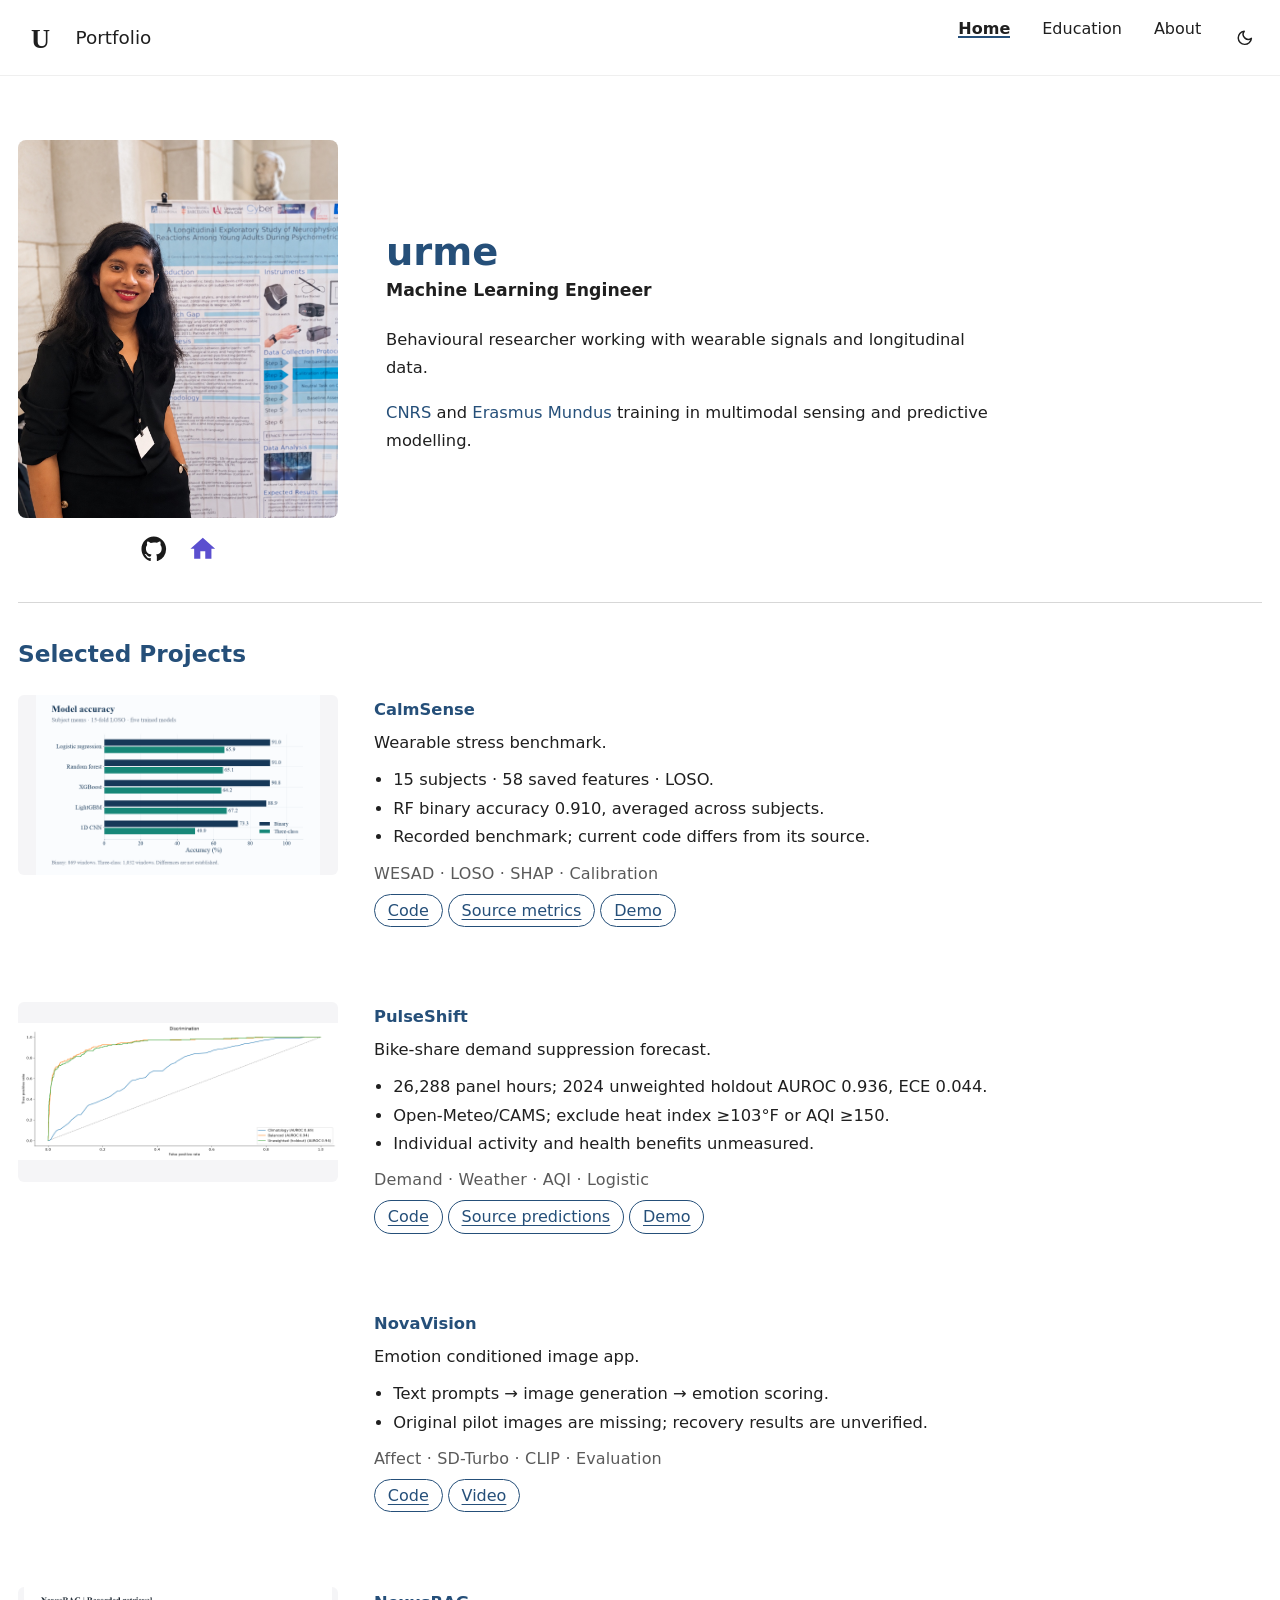
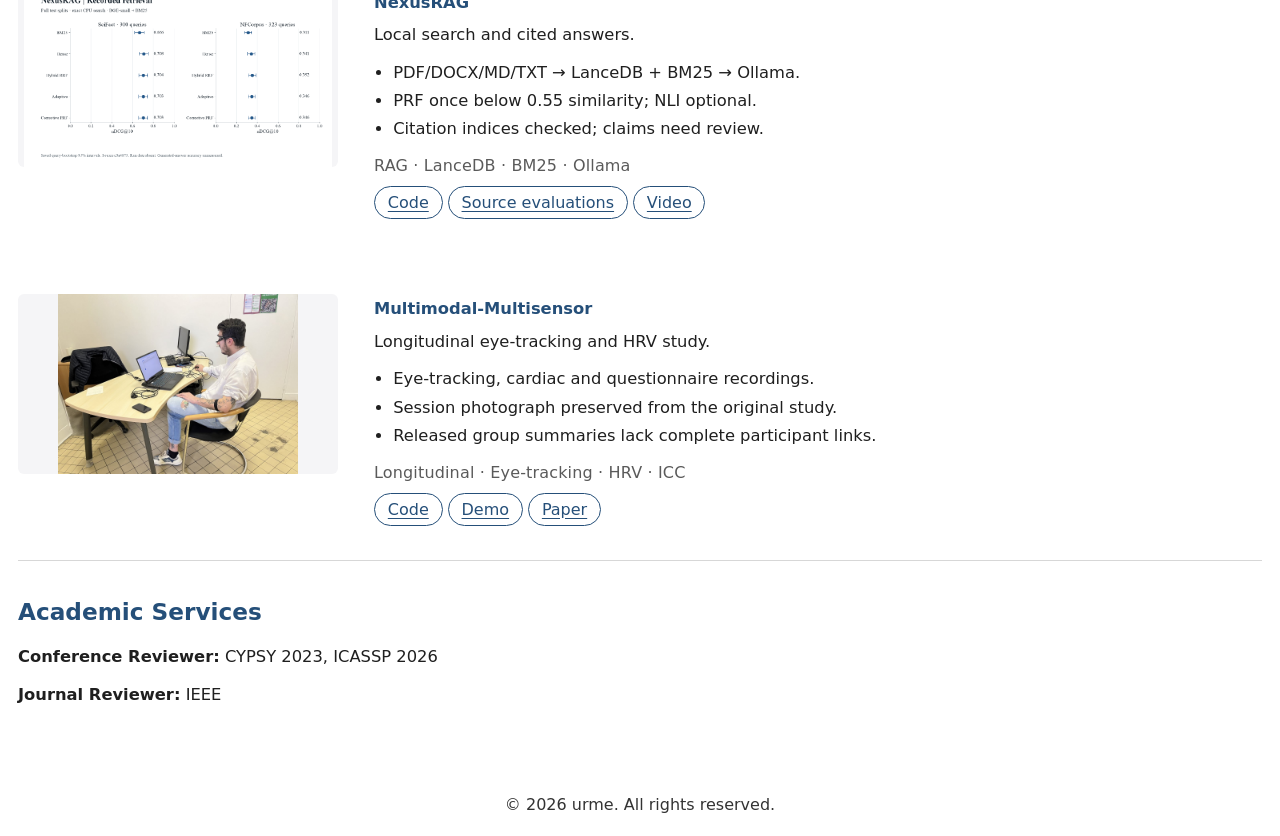
==== commit 201d7327: "updated design" ====
--- a/index.html
+++ b/index.html
@@ -105,8 +105,8 @@
             loading="eager"
             fetchpriority="high"
             decoding="async"
-            width="1047"
-            height="1200"
+            width="1170"
+            height="1344"
           >
           <div class="profile-links" aria-label="Profile links">
             <a href="https://github.com/urmeo" target="_blank" rel="noopener noreferrer" aria-label="GitHub profile" title="GitHub profile" class="plink plink--github">
@@ -124,12 +124,12 @@
 
         <div class="hero-copy">
           <h1>urme</h1>
-          <p class="hero-role">Machine learning · Behaviour · Biosignals · Digital health</p>
-          <p class="hero-bio">Machine learning engineer and behavioural researcher.</p>
+          <p class="hero-role">Machine Learning Engineer</p>
+          <p class="hero-bio">Behavioural researcher working with wearable signals and longitudinal data.</p>
           <p class="hero-bio">
             <a href="https://www.cnrs.fr/en" target="_blank" rel="noopener noreferrer">CNRS</a> and
             <a href="https://www.eacea.ec.europa.eu/scholarships/erasmus-mundus-catalogue_en" target="_blank" rel="noopener noreferrer">Erasmus Mundus</a>
-            training in multimodal sensing, longitudinal data and predictive modelling.
+            training in multimodal sensing and predictive modelling.
           </p>
         </div>
       </div>
@@ -150,7 +150,7 @@
               <li>Recorded benchmark; current code differs from its source.</li>
             </ul>
             <p class="paper-tags">WESAD · LOSO · SHAP · Calibration</p>
-            <p class="paper-links"><a href="https://github.com/urmeo/CalmSense" target="_blank" rel="noopener noreferrer" class="code-link">Code</a> <a href="https://github.com/urmeo/CalmSense/blob/2f29a3ee9d340754f1a66e6830e357621ab974bb/outputs/results/metrics.json" target="_blank" rel="noopener noreferrer" class="code-link">Source metrics</a> <a href="https://urmeo.github.io/CalmSense/" target="_blank" rel="noopener noreferrer" class="code-link">Demo</a></p>
+            <p class="paper-links"><a href="https://github.com/urmeo/calm-sense" target="_blank" rel="noopener noreferrer" class="code-link">Code</a> <a href="https://github.com/urmeo/calm-sense/blob/2f29a3ee9d340754f1a66e6830e357621ab974bb/outputs/results/metrics.json" target="_blank" rel="noopener noreferrer" class="code-link">Source metrics</a> <a href="https://urmeo.github.io/calm-sense/" target="_blank" rel="noopener noreferrer" class="code-link">Demo</a></p>
           </div>
         </article>
 
@@ -165,7 +165,7 @@
               <li>Individual activity and health benefits unmeasured.</li>
             </ul>
             <p class="paper-tags">Demand · Weather · AQI · Logistic</p>
-            <p class="paper-links"><a href="https://github.com/urmeo/PulseShift" target="_blank" rel="noopener noreferrer" class="code-link">Code</a> <a href="https://github.com/urmeo/PulseShift/blob/3a134ea45fb5b274cd5a959762b493c03319c455/outputs/tables/holdout_predictions.csv" target="_blank" rel="noopener noreferrer" class="code-link">Source predictions</a> <a href="https://urmeo.github.io/PulseShift/" target="_blank" rel="noopener noreferrer" class="code-link">Demo</a></p>
+            <p class="paper-links"><a href="https://github.com/urmeo/pulse-shift" target="_blank" rel="noopener noreferrer" class="code-link">Code</a> <a href="https://github.com/urmeo/pulse-shift/blob/3a134ea45fb5b274cd5a959762b493c03319c455/outputs/tables/holdout_predictions.csv" target="_blank" rel="noopener noreferrer" class="code-link">Source predictions</a> <a href="https://urmeo.github.io/pulse-shift/" target="_blank" rel="noopener noreferrer" class="code-link">Demo</a></p>
           </div>
         </article>
 
@@ -178,7 +178,7 @@
               <li>Original pilot images are missing; recovery results are unverified.</li>
             </ul>
             <p class="paper-tags">Affect · SD-Turbo · CLIP · Evaluation</p>
-            <p class="paper-links"><a href="https://github.com/urmeo/NovaVision" target="_blank" rel="noopener noreferrer" class="code-link">Code</a> <a href="https://youtu.be/S7LZsnMPOmA" target="_blank" rel="noopener noreferrer" class="code-link">Video</a></p>
+            <p class="paper-links"><a href="https://github.com/urmeo/nova-vision" target="_blank" rel="noopener noreferrer" class="code-link">Code</a> <a href="https://youtu.be/S7LZsnMPOmA" target="_blank" rel="noopener noreferrer" class="code-link">Video</a></p>
           </div>
         </article>
 
@@ -193,7 +193,7 @@
               <li>Citation indices checked; claims need review.</li>
             </ul>
             <p class="paper-tags">RAG · LanceDB · BM25 · Ollama</p>
-            <p class="paper-links"><a href="https://github.com/urmeo/NexusRAG" target="_blank" rel="noopener noreferrer" class="code-link">Code</a> <a href="https://github.com/urmeo/NexusRAG/tree/d9478d9931fa27088f153cca64d87604c6f914f6/outputs/results" target="_blank" rel="noopener noreferrer" class="code-link">Source evaluations</a> <a href="https://youtu.be/AbSin2y_XEw" target="_blank" rel="noopener noreferrer" class="code-link">Video</a></p>
+            <p class="paper-links"><a href="https://github.com/urmeo/nexus-rag" target="_blank" rel="noopener noreferrer" class="code-link">Code</a> <a href="https://github.com/urmeo/nexus-rag/tree/d9478d9931fa27088f153cca64d87604c6f914f6/outputs/results" target="_blank" rel="noopener noreferrer" class="code-link">Source evaluations</a> <a href="https://youtu.be/AbSin2y_XEw" target="_blank" rel="noopener noreferrer" class="code-link">Video</a></p>
           </div>
         </article>
 
@@ -208,7 +208,7 @@
               <li>Released group summaries lack complete participant links.</li>
             </ul>
             <p class="paper-tags">Longitudinal · Eye-tracking · HRV · ICC</p>
-            <p class="paper-links"><a href="https://github.com/urmeo/Multimodal-Multisensor" target="_blank" rel="noopener noreferrer" class="code-link">Code</a> <a href="https://urmeo.github.io/Psychometric/en/index.html" target="_blank" rel="noopener noreferrer" class="code-link">Demo</a> <a href="https://www.icdvrat.com/2024/ICDVRAT2024-Proceedings.pdf#page=172" target="_blank" rel="noopener noreferrer" class="code-link">Paper</a></p>
+            <p class="paper-links"><a href="https://github.com/urmeo/multimodal-multisensor" target="_blank" rel="noopener noreferrer" class="code-link">Code</a> <a href="https://urmeo.github.io/psychometric/en/index.html" target="_blank" rel="noopener noreferrer" class="code-link">Demo</a> <a href="https://www.icdvrat.com/2024/ICDVRAT2024-Proceedings.pdf#page=172" target="_blank" rel="noopener noreferrer" class="code-link">Paper</a></p>
           </div>
         </article>
 
@@ -305,7 +305,7 @@
               <li>Final 80 credits: 3.75/4.00 (87.0/100)</li>
               <li>Major: Computer Science</li>
               <li>Supervised by <a href="https://www.du.ac.bd/faculty/faculty_details/APE/1422" target="_blank" rel="noopener noreferrer">Dr. Md Junaebur Rashid</a></li>
-              <li>Thesis: <a href="https://github.com/urmeo/Antenna" target="_blank" rel="noopener noreferrer">Study of the Properties of Different Shaped Microstrip Patch Antennas (MPA) Operating at 2.45 GHz</a></li>
+              <li>Thesis: <a href="https://github.com/urmeo/antenna" target="_blank" rel="noopener noreferrer">Study of the Properties of Different Shaped Microstrip Patch Antennas (MPA) Operating at 2.45 GHz</a></li>
               <li>Lab: <a href="https://du.ac.bd/index.php/reFDetails/dept/5/84" target="_blank" rel="noopener noreferrer">FAB LAB DU</a></li>
             </ul>
           </div>
--- a/assets/css/main.css
+++ b/assets/css/main.css
@@ -3,7 +3,7 @@
   --ink: #1f1f1f;
   --blue: #254f79;
   --line: #d7d7d7;
-  --font-main: Arial, sans-serif;
+  --font-main: system-ui, -apple-system, BlinkMacSystemFont, "Segoe UI", sans-serif;
   --page-width: 1260px;
   --shell-gutter: 36px;
   --brand-mark-size: 44px;
@@ -13,8 +13,8 @@
   --paper-media-width: 320px;
   --record-logo-width: 160px;
   --record-meta-width: 160px;
-  --text-body: 0.91rem;
-  --text-body-large: 0.95rem;
+  --text-body: 1rem;
+  --text-body-large: 1.02rem;
   --text-meta: 1rem;
   --text-brand: 1.15rem;
   --text-nav: 1rem;
@@ -27,7 +27,7 @@
   --text-award-title: clamp(1.45rem, 1.8vw, 1.75rem);
   --line-body: 1.62;
   --line-relaxed: 1.72;
-  --header-shadow: 0 10px 26px rgba(0, 0, 0, 0.18);
+  --header-shadow: 0 4px 16px rgba(0, 0, 0, 0.06);
   --nav-shadow: 0 10px 28px rgba(0, 0, 0, 0.16);
   --surface-border: #efefef;
   --overlay-border: rgba(0, 0, 0, 0.08);
@@ -141,6 +141,10 @@
   padding: 1.2rem 0 1.6rem;
 }
 
+.page-view {
+  scroll-margin-top: calc(var(--header-height) + 1.2rem);
+}
+
 .section-divider {
   margin: 0;
   border: 0;
@@ -169,30 +173,8 @@
 }
 
 .site-header.is-scrolled {
-  background: #1a1a1a;
-  border-bottom-color: transparent;
+  border-bottom-color: var(--line);
   box-shadow: var(--header-shadow);
-}
-
-.site-header.is-scrolled .site-brand {
-  color: #ffffff;
-}
-
-.site-header.is-scrolled .nav-list a {
-  color: #ffffff;
-}
-
-.site-header.is-scrolled .brand-mark {
-  filter: brightness(0) invert(1);
-}
-
-.site-header.is-scrolled :where(a, button):focus-visible {
-  outline-color: #93c5fd;
-}
-
-.site-header.is-scrolled .nav-toggle {
-  color: #ffffff;
-  border-color: rgba(255, 255, 255, 0.3);
 }
 
 .header-shell {
@@ -259,7 +241,7 @@
   display: grid;
   grid-template-columns: var(--hero-media-width) minmax(0, 1fr);
   gap: 48px;
-  align-items: start;
+  align-items: center;
   padding: 2.8rem 0 2.4rem;
 }
 
@@ -272,7 +254,7 @@
   aspect-ratio: 1 / 1.18;
   object-fit: cover;
   object-position: center 18%;
-  border-radius: 4px;
+  border-radius: 8px;
 }
 
 .profile-links {
@@ -302,7 +284,6 @@
 
 .hero-copy {
   max-width: 60rem;
-  padding-top: 0.25rem;
 }
 
 .hero-copy h1 {
@@ -319,10 +300,10 @@
 }
 
 .hero-bio {
-  max-width: 58rem;
+  max-width: 60ch;
   font-size: var(--text-body-large);
   line-height: var(--line-relaxed);
-  text-align: justify;
+  text-align: left;
 }
 
 
@@ -370,8 +351,8 @@
 
 .paper-image-link { display: block; }
 
-.paper-entry-text {
-  grid-template-columns: minmax(0, 1fr);
+.paper-entry-text .paper-copy {
+  grid-column: 2;
 }
 
 .paper-copy {
@@ -698,6 +679,10 @@
     grid-template-columns: 1fr;
   }
 
+  .paper-entry-text .paper-copy {
+    grid-column: auto;
+  }
+
   .hero-media {
     max-width: 290px;
   }
@@ -725,8 +710,6 @@
 @media (max-width: 760px) {
   :root {
     --shell-gutter: 40px;
-    --text-body: 0.95rem;
-    --text-body-large: 1rem;
     --text-hero-title: 2rem;
     --text-hero-role: 1.05rem;
   }
@@ -794,10 +777,6 @@
     padding-top: 1.6rem;
   }
 
-  .hero-bio {
-    text-align: left;
-  }
-
   .hero-copy h1 {
     font-size: var(--text-hero-title);
   }
@@ -817,8 +796,6 @@
 
 @media (max-width: 480px) {
   :root {
-    --text-body: 1rem;
-    --text-body-large: 1.02rem;
     --text-record-title: 1.05rem;
   }
 
@@ -931,9 +908,6 @@
 .nav-list a[aria-current="page"]::after {
   transform: scaleX(1);
 }
-.site-header.is-scrolled .nav-list a::after {
-  background: rgba(255, 255, 255, 0.75);
-}
 
 @media (max-width: 760px) {
   .nav-list a::after {
@@ -945,30 +919,6 @@
     background: rgba(37, 79, 121, 0.05);
     border-radius: 0 4px 4px 0;
   }
-}
-
-.site-header.is-scrolled .nav-list {
-  background: rgba(22, 22, 24, 0.98);
-  border-color: rgba(255, 255, 255, 0.09);
-  box-shadow: 0 10px 32px rgba(0, 0, 0, 0.55);
-}
-.site-header.is-scrolled .nav-list a {
-  color: #e0e0e0;
-}
-.site-header.is-scrolled .nav-list a:hover {
-  color: #fff;
-}
-.site-header.is-scrolled .nav-list a[aria-current="page"] {
-  color: #93c5fd;
-  border-left-color: #60a5fa;
-}
-
-.profile-photo {
-  transition: transform 0.38s ease, box-shadow 0.38s ease;
-}
-.hero-media:hover .profile-photo {
-  transform: scale(1.02);
-  box-shadow: 0 20px 48px rgba(0, 0, 0, 0.18);
 }
 
 .scroll-top {
@@ -1056,8 +1006,6 @@
   stroke-linejoin: round;
 }
 .theme-toggle:hover { background: var(--surface-border); }
-.site-header.is-scrolled .theme-toggle { color: #fff; }
-.site-header.is-scrolled .theme-toggle:hover { background: rgba(255,255,255,0.1); }
 
 
 body,
@@ -1078,7 +1026,7 @@
   --line: #2c2c2e;
   --surface-border: #2c2c2e;
   --overlay-border: rgba(255, 255, 255, 0.08);
-  --header-shadow: 0 10px 26px rgba(0, 0, 0, 0.55);
+  --header-shadow: 0 4px 16px rgba(0, 0, 0, 0.3);
   --nav-shadow: 0 10px 28px rgba(0, 0, 0, 0.65);
   --focus-color: #4a9eff;
 }
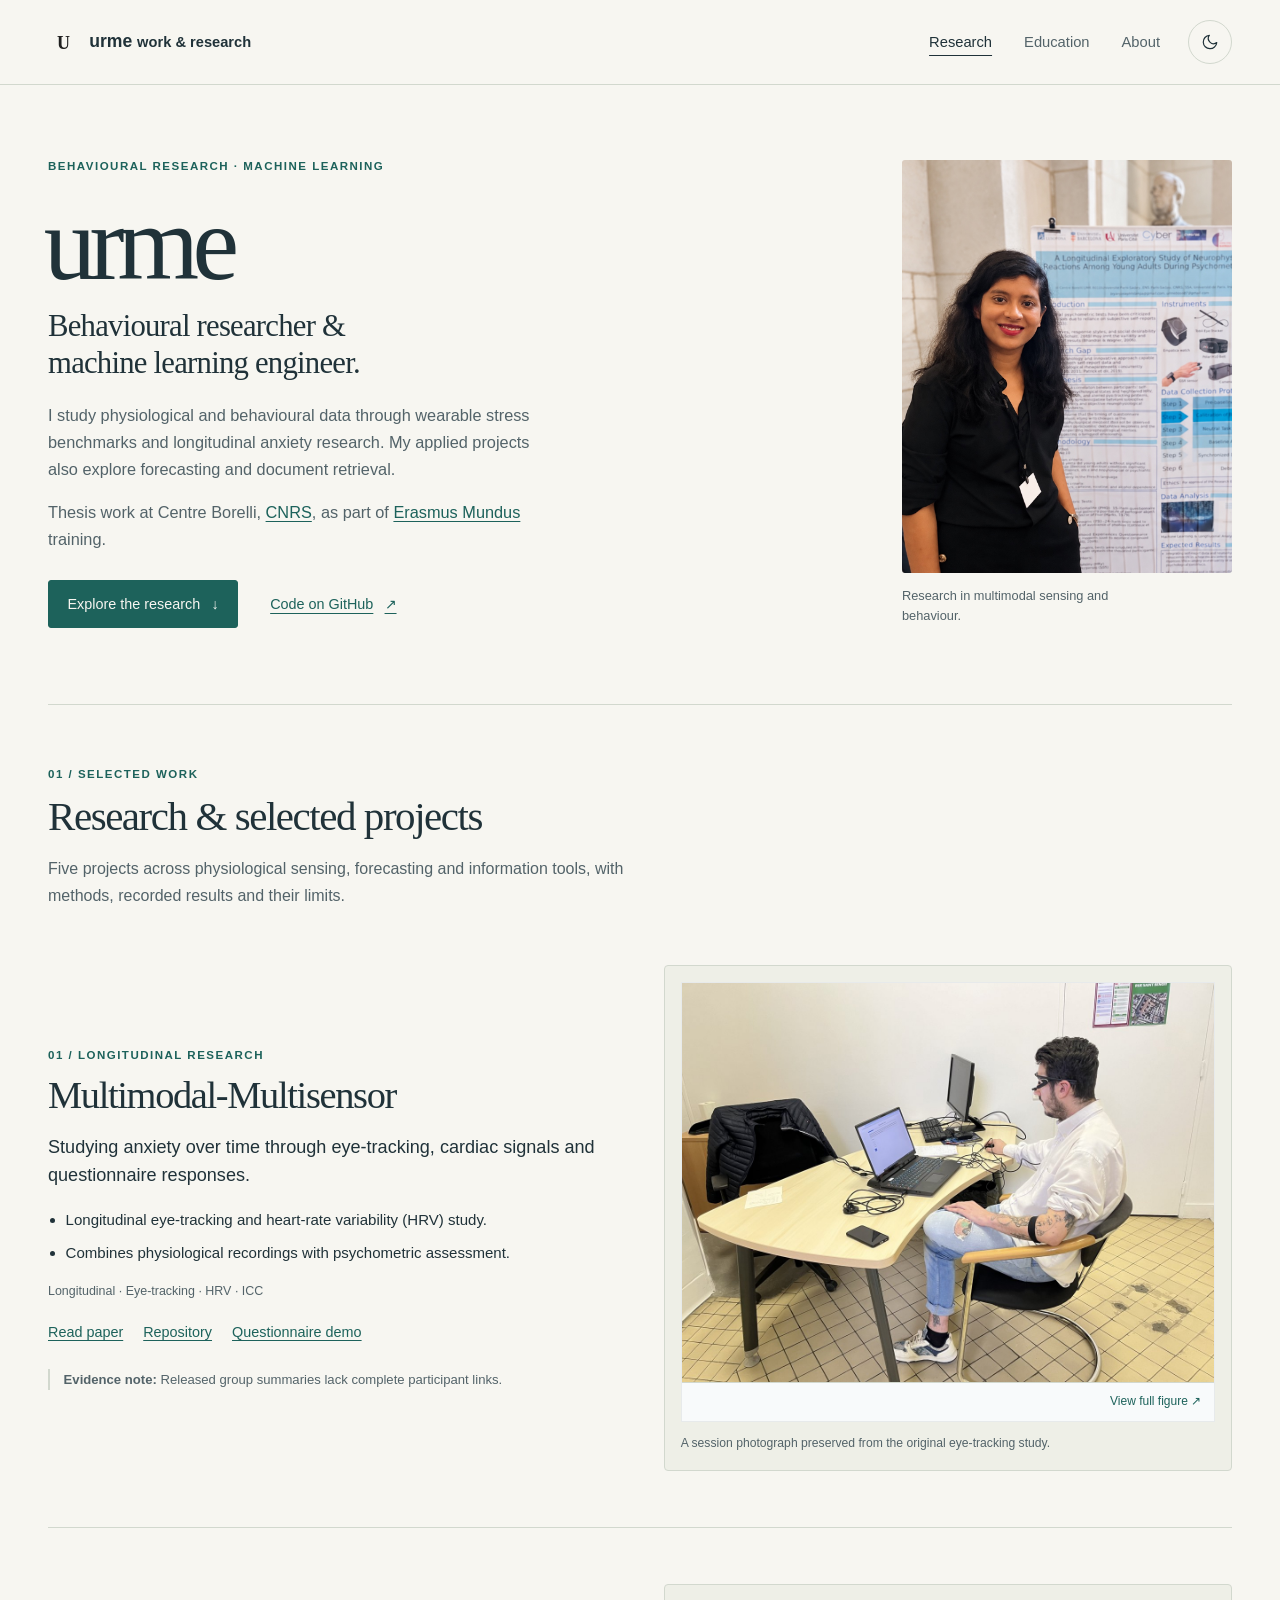
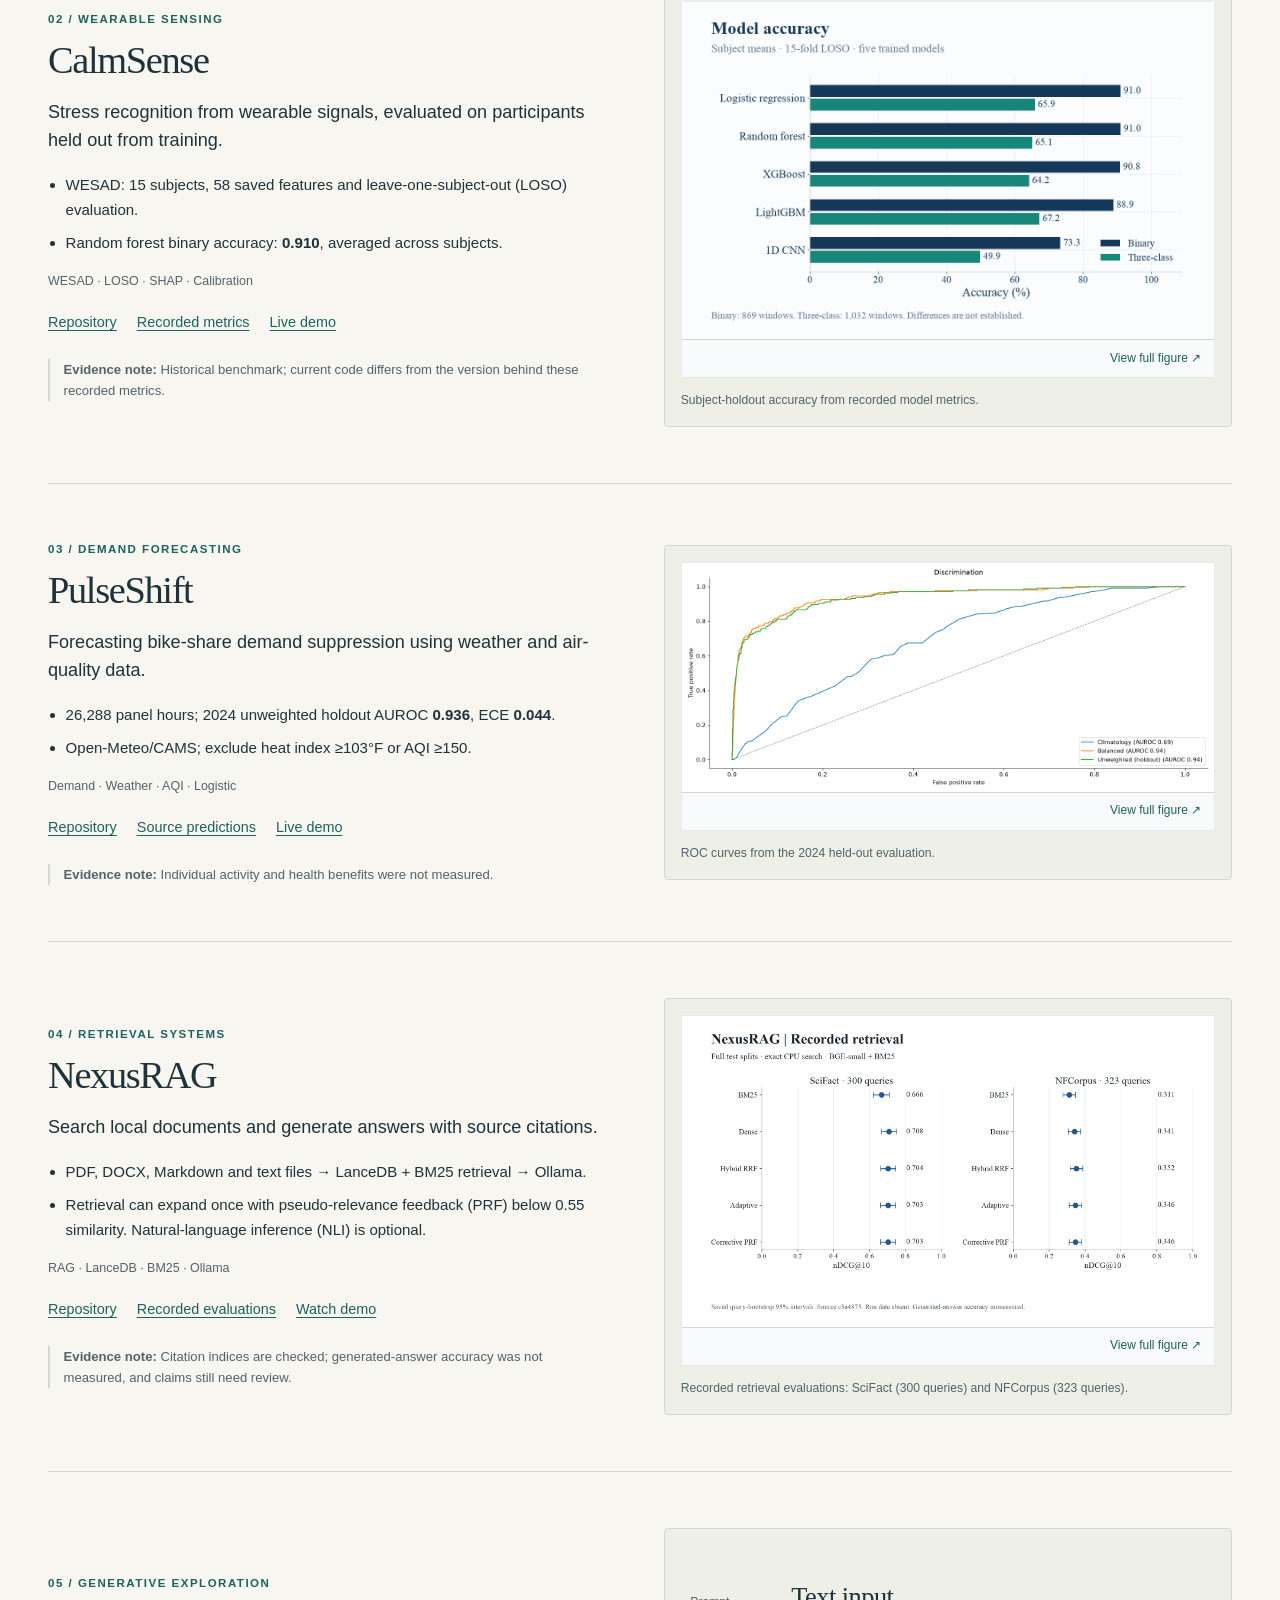
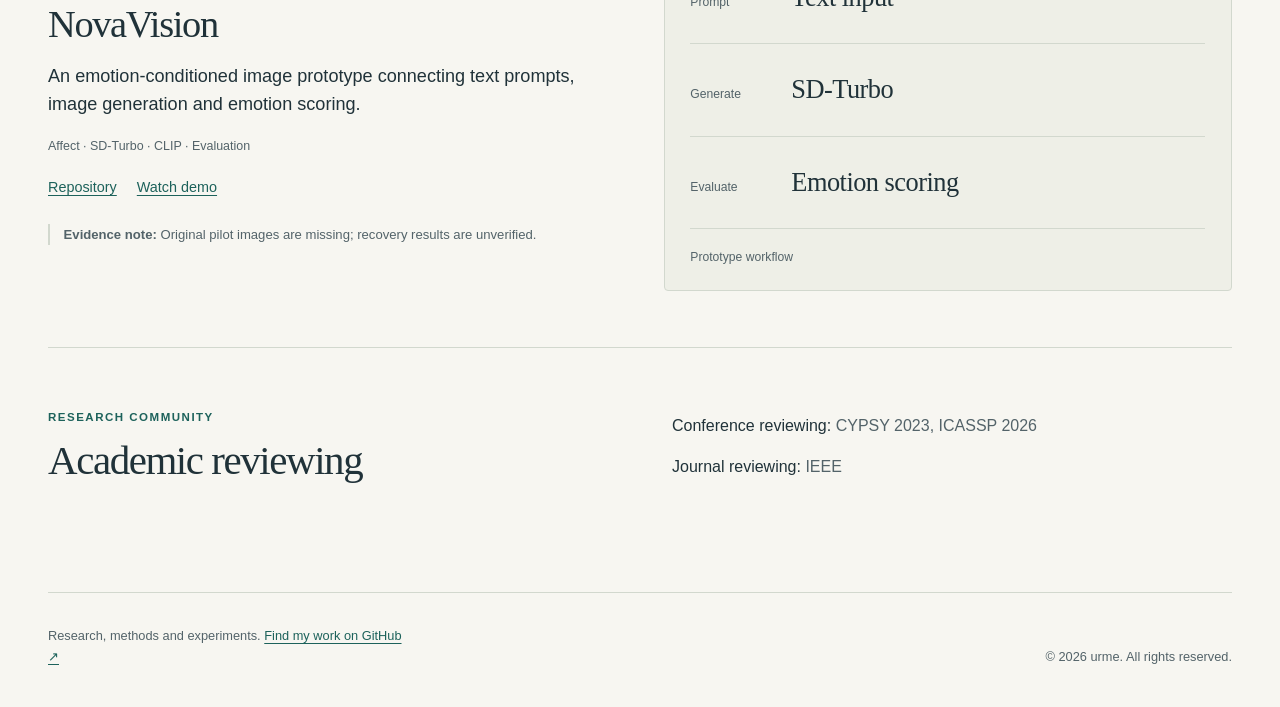
==== commit 3ee16518: "updated portfolio visuals and clarity" ====
--- a/index.html
+++ b/index.html
@@ -4,28 +4,28 @@
   <meta charset="UTF-8">
   <meta name="viewport" content="width=device-width, initial-scale=1.0">
   <meta name="color-scheme" content="light dark">
-  <meta name="theme-color" content="#254f79" media="(prefers-color-scheme: light)">
-  <meta name="theme-color" content="#0f0f11" media="(prefers-color-scheme: dark)">
-  <meta name="description" content="urme: machine learning engineer and behavioural researcher. Wearable signals, longitudinal data and digital health.">
+  <meta name="theme-color" content="#f7f6f1" media="(prefers-color-scheme: light)">
+  <meta name="theme-color" content="#152326" media="(prefers-color-scheme: dark)">
+  <meta name="description" content="urme: behavioural researcher working with wearable signals, longitudinal data and machine learning.">
   <link rel="canonical" href="https://urmeo.github.io/portfolio/">
-  <meta property="og:title" content="urme | Machine Learning Engineer">
-  <meta property="og:description" content="Machine learning engineer and behavioural researcher. Wearable signals, longitudinal data and digital health.">
+  <meta property="og:title" content="urme | Behavioural Research &amp; Machine Learning">
+  <meta property="og:description" content="Behavioural researcher working with wearable signals, longitudinal data and machine learning.">
   <meta property="og:type" content="website">
   <meta property="og:url" content="https://urmeo.github.io/portfolio/">
   <meta property="og:image" content="https://urmeo.github.io/portfolio/assets/profile.jpeg">
   <meta name="twitter:card" content="summary_large_image">
-  <meta name="twitter:title" content="urme | Machine Learning Engineer">
-  <meta name="twitter:description" content="Machine learning engineer and computational behavioural researcher.">
+  <meta name="twitter:title" content="urme | Behavioural Research &amp; Machine Learning">
+  <meta name="twitter:description" content="Behavioural researcher working with wearable signals, longitudinal data and machine learning.">
   <meta name="twitter:image" content="https://urmeo.github.io/portfolio/assets/profile.jpeg">
-  <title>urme | Machine Learning Engineer</title>
+  <title>urme | Behavioural Research &amp; Machine Learning</title>
   <link rel="icon" href="assets/brand-mark.svg" type="image/svg+xml">
   <link rel="apple-touch-icon" href="assets/brand-mark.svg">
   <link rel="preload" as="image" href="assets/profile.jpeg" fetchpriority="high">
   <script>
-    (function () {
-      var stored = null;
-      try { stored = localStorage.getItem("theme"); } catch (e) { }
-      var dark = stored === "dark" ||
+    (() => {
+      let stored = null;
+      try { stored = localStorage.getItem("theme"); } catch { }
+      const dark = stored === "dark" ||
         (stored !== "light" && window.matchMedia("(prefers-color-scheme: dark)").matches);
       if (dark) document.documentElement.classList.add("dark-mode");
       document.documentElement.style.colorScheme = dark ? "dark" : "light";
@@ -68,7 +68,7 @@
           height="80"
           decoding="async"
         >
-        <span>Portfolio</span>
+        <span>urme <small>work &amp; research</small></span>
       </a>
       <button
         class="nav-toggle"
@@ -81,7 +81,7 @@
       </button>
       <nav class="site-nav" aria-label="Primary">
         <ul class="nav-list" id="site-nav">
-          <li><a href="#home" data-page-link="home">Home</a></li>
+          <li><a href="#home" data-page-link="home">Research</a></li>
           <li><a href="#education" data-page-link="education">Education</a></li>
           <li><a href="#about" data-page-link="about">About</a></li>
         </ul>
@@ -95,9 +95,24 @@
   </header>
 
   <main class="site-shell page-shell" id="content-root" tabindex="-1">
-    <section class="page-view" id="home" data-page="home" data-title="urme | Machine Learning Engineer">
+    <section class="page-view" id="home" data-page="home" data-title="urme | Behavioural Research &amp; Machine Learning">
       <div class="hero-block">
-        <aside class="hero-media">
+        <div class="hero-copy">
+          <p class="eyebrow">Behavioural research · Machine learning</p>
+          <h1>urme</h1>
+          <p class="hero-role">Behavioural researcher &amp; machine learning engineer.</p>
+          <p class="hero-bio">I study physiological and behavioural data through wearable stress benchmarks and longitudinal anxiety research. My applied projects also explore forecasting and document retrieval.</p>
+          <p class="hero-bio">
+            Thesis work at Centre Borelli, <a href="https://www.cnrs.fr/en" target="_blank" rel="noopener noreferrer">CNRS</a>, as part of
+            <a href="https://www.eacea.ec.europa.eu/scholarships/erasmus-mundus-catalogue_en" target="_blank" rel="noopener noreferrer">Erasmus Mundus</a> training.
+          </p>
+          <div class="hero-actions">
+            <button type="button" class="button button-primary" data-scroll-to="selected-work">Explore the research <span aria-hidden="true">↓</span></button>
+            <a class="button button-secondary" href="https://github.com/urmeo" target="_blank" rel="noopener noreferrer">Code on GitHub <span aria-hidden="true">↗</span></a>
+          </div>
+        </div>
+
+        <figure class="hero-media">
           <img
             src="assets/profile.jpeg"
             alt="Portrait of urme"
@@ -108,108 +123,110 @@
             width="1170"
             height="1344"
           >
-          <div class="profile-links" aria-label="Profile links">
-            <a href="https://github.com/urmeo" target="_blank" rel="noopener noreferrer" aria-label="GitHub profile" title="GitHub profile" class="plink plink--github">
-              <svg class="icon" viewBox="0 0 24 24" focusable="false">
-                <use href="#icon-github"></use>
-              </svg>
-            </a>
-            <a href="#home" aria-label="Back to top" title="Back to top" class="plink plink--home">
-              <svg class="icon" viewBox="0 0 24 24" focusable="false">
-                <use href="#icon-home"></use>
-              </svg>
-            </a>
-          </div>
-        </aside>
-
-        <div class="hero-copy">
-          <h1>urme</h1>
-          <p class="hero-role">Machine Learning Engineer</p>
-          <p class="hero-bio">Behavioural researcher working with wearable signals and longitudinal data.</p>
-          <p class="hero-bio">
-            <a href="https://www.cnrs.fr/en" target="_blank" rel="noopener noreferrer">CNRS</a> and
-            <a href="https://www.eacea.ec.europa.eu/scholarships/erasmus-mundus-catalogue_en" target="_blank" rel="noopener noreferrer">Erasmus Mundus</a>
-            training in multimodal sensing and predictive modelling.
-          </p>
-        </div>
+          <figcaption class="hero-caption">Research in multimodal sensing and behaviour.</figcaption>
+        </figure>
       </div>
 
       <hr class="section-divider">
 
-      <section class="content-section">
-        <h2>Selected Projects</h2>
+      <section class="content-section work-section" id="selected-work">
+        <div class="section-heading">
+          <p class="eyebrow">01 / Selected work</p>
+          <h2>Research &amp; selected projects</h2>
+          <p class="section-intro">Five projects across physiological sensing, forecasting and information tools, with methods, recorded results and their limits.</p>
+        </div>
 
         <article class="paper-entry">
-          <a class="paper-image-link" href="assets/project-calmsense.png" target="_blank" rel="noopener noreferrer"><img src="assets/project-calmsense.png" alt="CalmSense recorded subject-holdout accuracy from saved model metrics" class="paper-image" loading="eager" fetchpriority="high" decoding="async" width="1200" height="760"></a>
           <div class="paper-copy">
-            <p class="paper-title"><strong>CalmSense</strong></p>
-            <p class="paper-summary">Wearable stress benchmark.</p>
+            <p class="project-kind">01 / Longitudinal research</p>
+            <h3 class="paper-title">Multimodal-Multisensor</h3>
+            <p class="paper-summary">Studying anxiety over time through eye-tracking, cardiac signals and questionnaire responses.</p>
             <ul class="project-facts">
-              <li>15 subjects · 58 saved features · LOSO.</li>
-              <li>RF binary accuracy 0.910, averaged across subjects.</li>
-              <li>Recorded benchmark; current code differs from its source.</li>
+              <li>Longitudinal eye-tracking and heart-rate variability (HRV) study.</li>
+              <li>Combines physiological recordings with psychometric assessment.</li>
+            </ul>
+            <p class="paper-tags">Longitudinal · Eye-tracking · HRV · ICC</p>
+            <p class="paper-links"><a href="https://www.icdvrat.com/2024/ICDVRAT2024-Proceedings.pdf#page=172" target="_blank" rel="noopener noreferrer" class="code-link">Read paper</a> <a href="https://github.com/urmeo/multimodal-multisensor" target="_blank" rel="noopener noreferrer" class="code-link">Repository</a> <a href="https://urmeo.github.io/psychometric/en/index.html" target="_blank" rel="noopener noreferrer" class="code-link">Questionnaire demo</a></p>
+            <p class="project-note"><strong>Evidence note:</strong> Released group summaries lack complete participant links.</p>
+          </div>
+          <figure class="project-media">
+            <a class="paper-image-link" href="assets/project-multimodal.jpg" target="_blank" rel="noopener noreferrer"><img src="assets/project-multimodal.jpg" alt="Multimodal-Multisensor: participant wearing eye-tracking glasses during a data-collection session" class="paper-image" loading="lazy" decoding="async" width="1200" height="900"></a>
+            <figcaption>A session photograph preserved from the original eye-tracking study.</figcaption>
+          </figure>
+        </article>
+
+        <article class="paper-entry">
+          <div class="paper-copy">
+            <p class="project-kind">02 / Wearable sensing</p>
+            <h3 class="paper-title">CalmSense</h3>
+            <p class="paper-summary">Stress recognition from wearable signals, evaluated on participants held out from training.</p>
+            <ul class="project-facts">
+              <li>WESAD: 15 subjects, 58 saved features and leave-one-subject-out (LOSO) evaluation.</li>
+              <li>Random forest binary accuracy: <strong>0.910</strong>, averaged across subjects.</li>
             </ul>
             <p class="paper-tags">WESAD · LOSO · SHAP · Calibration</p>
-            <p class="paper-links"><a href="https://github.com/urmeo/calm-sense" target="_blank" rel="noopener noreferrer" class="code-link">Code</a> <a href="https://github.com/urmeo/calm-sense/blob/2f29a3ee9d340754f1a66e6830e357621ab974bb/outputs/results/metrics.json" target="_blank" rel="noopener noreferrer" class="code-link">Source metrics</a> <a href="https://urmeo.github.io/calm-sense/" target="_blank" rel="noopener noreferrer" class="code-link">Demo</a></p>
-          </div>
+            <p class="paper-links"><a href="https://github.com/urmeo/calm-sense" target="_blank" rel="noopener noreferrer" class="code-link">Repository</a> <a href="https://github.com/urmeo/calm-sense/blob/2f29a3ee9d340754f1a66e6830e357621ab974bb/outputs/results/metrics.json" target="_blank" rel="noopener noreferrer" class="code-link">Recorded metrics</a> <a href="https://urmeo.github.io/calm-sense/" target="_blank" rel="noopener noreferrer" class="code-link">Live demo</a></p>
+            <p class="project-note"><strong>Evidence note:</strong> Historical benchmark; current code differs from the version behind these recorded metrics.</p>
+          </div>
+          <figure class="project-media">
+            <a class="paper-image-link" href="assets/project-calmsense.png" target="_blank" rel="noopener noreferrer"><img src="assets/project-calmsense.png" alt="CalmSense recorded subject-holdout accuracy from saved model metrics" class="paper-image" loading="lazy" decoding="async" width="1200" height="760"></a>
+            <figcaption>Subject-holdout accuracy from recorded model metrics.</figcaption>
+          </figure>
         </article>
 
         <article class="paper-entry">
-          <a class="paper-image-link" href="assets/pulse.png" target="_blank" rel="noopener noreferrer"><img src="assets/pulse.png" alt="PulseShift 2024 held-out ROC curves" class="paper-image" loading="lazy" decoding="async" width="1400" height="600"></a>
           <div class="paper-copy">
-            <p class="paper-title"><strong>PulseShift</strong></p>
-            <p class="paper-summary">Bike-share demand suppression forecast.</p>
+            <p class="project-kind">03 / Demand forecasting</p>
+            <h3 class="paper-title">PulseShift</h3>
+            <p class="paper-summary">Forecasting bike-share demand suppression using weather and air-quality data.</p>
             <ul class="project-facts">
-              <li>26,288 panel hours; 2024 unweighted holdout AUROC 0.936, ECE 0.044.</li>
+              <li>26,288 panel hours; 2024 unweighted holdout AUROC <strong>0.936</strong>, ECE <strong>0.044</strong>.</li>
               <li>Open-Meteo/CAMS; exclude heat index ≥103°F or AQI ≥150.</li>
-              <li>Individual activity and health benefits unmeasured.</li>
             </ul>
             <p class="paper-tags">Demand · Weather · AQI · Logistic</p>
-            <p class="paper-links"><a href="https://github.com/urmeo/pulse-shift" target="_blank" rel="noopener noreferrer" class="code-link">Code</a> <a href="https://github.com/urmeo/pulse-shift/blob/3a134ea45fb5b274cd5a959762b493c03319c455/outputs/tables/holdout_predictions.csv" target="_blank" rel="noopener noreferrer" class="code-link">Source predictions</a> <a href="https://urmeo.github.io/pulse-shift/" target="_blank" rel="noopener noreferrer" class="code-link">Demo</a></p>
-          </div>
-        </article>
-
-        <article class="paper-entry paper-entry-text">
+            <p class="paper-links"><a href="https://github.com/urmeo/pulse-shift" target="_blank" rel="noopener noreferrer" class="code-link">Repository</a> <a href="https://github.com/urmeo/pulse-shift/blob/3a134ea45fb5b274cd5a959762b493c03319c455/outputs/tables/holdout_predictions.csv" target="_blank" rel="noopener noreferrer" class="code-link">Source predictions</a> <a href="https://urmeo.github.io/pulse-shift/" target="_blank" rel="noopener noreferrer" class="code-link">Live demo</a></p>
+            <p class="project-note"><strong>Evidence note:</strong> Individual activity and health benefits were not measured.</p>
+          </div>
+          <figure class="project-media">
+            <a class="paper-image-link" href="assets/pulse.png" target="_blank" rel="noopener noreferrer"><img src="assets/pulse.png" alt="PulseShift 2024 held-out ROC curves" class="paper-image" loading="lazy" decoding="async" width="1400" height="600"></a>
+            <figcaption>ROC curves from the 2024 held-out evaluation.</figcaption>
+          </figure>
+        </article>
+
+        <article class="paper-entry">
           <div class="paper-copy">
-            <p class="paper-title"><strong>NovaVision</strong></p>
-            <p class="paper-summary">Emotion conditioned image app.</p>
+            <p class="project-kind">04 / Retrieval systems</p>
+            <h3 class="paper-title">NexusRAG</h3>
+            <p class="paper-summary">Search local documents and generate answers with source citations.</p>
             <ul class="project-facts">
-              <li>Text prompts → image generation → emotion scoring.</li>
-              <li>Original pilot images are missing; recovery results are unverified.</li>
-            </ul>
+              <li>PDF, DOCX, Markdown and text files → LanceDB + BM25 retrieval → Ollama.</li>
+              <li>Retrieval can expand once with pseudo-relevance feedback (PRF) below 0.55 similarity. Natural-language inference (NLI) is optional.</li>
+            </ul>
+            <p class="paper-tags">RAG · LanceDB · BM25 · Ollama</p>
+            <p class="paper-links"><a href="https://github.com/urmeo/nexus-rag" target="_blank" rel="noopener noreferrer" class="code-link">Repository</a> <a href="https://github.com/urmeo/nexus-rag/tree/d9478d9931fa27088f153cca64d87604c6f914f6/outputs/results" target="_blank" rel="noopener noreferrer" class="code-link">Recorded evaluations</a> <a href="https://youtu.be/AbSin2y_XEw" target="_blank" rel="noopener noreferrer" class="code-link">Watch demo</a></p>
+            <p class="project-note"><strong>Evidence note:</strong> Citation indices are checked; generated-answer accuracy was not measured, and claims still need review.</p>
+          </div>
+          <figure class="project-media">
+            <a class="paper-image-link" href="assets/project-nexusrag.png" target="_blank" rel="noopener noreferrer"><img src="assets/project-nexusrag.png" alt="NexusRAG recorded SciFact 300 and NFCorpus 323-query retrieval results" class="paper-image" loading="lazy" decoding="async" width="1800" height="1050"></a>
+            <figcaption>Recorded retrieval evaluations: SciFact (300 queries) and NFCorpus (323 queries).</figcaption>
+          </figure>
+        </article>
+
+        <article class="paper-entry">
+          <div class="paper-copy">
+            <p class="project-kind">05 / Generative exploration</p>
+            <h3 class="paper-title">NovaVision</h3>
+            <p class="paper-summary">An emotion-conditioned image prototype connecting text prompts, image generation and emotion scoring.</p>
             <p class="paper-tags">Affect · SD-Turbo · CLIP · Evaluation</p>
-            <p class="paper-links"><a href="https://github.com/urmeo/nova-vision" target="_blank" rel="noopener noreferrer" class="code-link">Code</a> <a href="https://youtu.be/S7LZsnMPOmA" target="_blank" rel="noopener noreferrer" class="code-link">Video</a></p>
-          </div>
-        </article>
-
-        <article class="paper-entry">
-          <a class="paper-image-link" href="assets/project-nexusrag.png" target="_blank" rel="noopener noreferrer"><img src="assets/project-nexusrag.png" alt="NexusRAG recorded SciFact 300 and NFCorpus 323-query retrieval results" class="paper-image" loading="lazy" decoding="async" width="1800" height="1050"></a>
-          <div class="paper-copy">
-            <p class="paper-title"><strong>NexusRAG</strong></p>
-            <p class="paper-summary">Local search and cited answers.</p>
-            <ul class="project-facts">
-              <li>PDF/DOCX/MD/TXT → LanceDB + BM25 → Ollama.</li>
-              <li>PRF once below 0.55 similarity; NLI optional.</li>
-              <li>Citation indices checked; claims need review.</li>
-            </ul>
-            <p class="paper-tags">RAG · LanceDB · BM25 · Ollama</p>
-            <p class="paper-links"><a href="https://github.com/urmeo/nexus-rag" target="_blank" rel="noopener noreferrer" class="code-link">Code</a> <a href="https://github.com/urmeo/nexus-rag/tree/d9478d9931fa27088f153cca64d87604c6f914f6/outputs/results" target="_blank" rel="noopener noreferrer" class="code-link">Source evaluations</a> <a href="https://youtu.be/AbSin2y_XEw" target="_blank" rel="noopener noreferrer" class="code-link">Video</a></p>
-          </div>
-        </article>
-
-        <article class="paper-entry">
-          <a class="paper-image-link" href="assets/project-multimodal.jpg" target="_blank" rel="noopener noreferrer"><img src="assets/project-multimodal.jpg" alt="Multimodal-Multisensor: participant wearing eye-tracking glasses during a data-collection session" class="paper-image" loading="lazy" decoding="async" width="1200" height="900"></a>
-          <div class="paper-copy">
-            <p class="paper-title"><strong>Multimodal-Multisensor</strong></p>
-            <p class="paper-summary">Longitudinal eye-tracking and HRV study.</p>
-            <ul class="project-facts">
-              <li>Eye-tracking, cardiac and questionnaire recordings.</li>
-              <li>Session photograph preserved from the original study.</li>
-              <li>Released group summaries lack complete participant links.</li>
-            </ul>
-            <p class="paper-tags">Longitudinal · Eye-tracking · HRV · ICC</p>
-            <p class="paper-links"><a href="https://github.com/urmeo/multimodal-multisensor" target="_blank" rel="noopener noreferrer" class="code-link">Code</a> <a href="https://urmeo.github.io/psychometric/en/index.html" target="_blank" rel="noopener noreferrer" class="code-link">Demo</a> <a href="https://www.icdvrat.com/2024/ICDVRAT2024-Proceedings.pdf#page=172" target="_blank" rel="noopener noreferrer" class="code-link">Paper</a></p>
-          </div>
+            <p class="paper-links"><a href="https://github.com/urmeo/nova-vision" target="_blank" rel="noopener noreferrer" class="code-link">Repository</a> <a href="https://youtu.be/S7LZsnMPOmA" target="_blank" rel="noopener noreferrer" class="code-link">Watch demo</a></p>
+            <p class="project-note"><strong>Evidence note:</strong> Original pilot images are missing; recovery results are unverified.</p>
+          </div>
+          <figure class="project-media project-pipeline">
+            <div class="pipeline-step"><span>Prompt</span><strong>Text input</strong></div>
+            <div class="pipeline-step"><span>Generate</span><strong>SD-Turbo</strong></div>
+            <div class="pipeline-step"><span>Evaluate</span><strong>Emotion scoring</strong></div>
+            <figcaption>Prototype workflow</figcaption>
+          </figure>
         </article>
 
       </section>
@@ -217,10 +234,13 @@
       <hr class="section-divider">
 
       <section class="content-section service-section">
-        <h2>Academic Services</h2>
+        <div class="section-heading">
+          <p class="eyebrow">Research community</p>
+          <h2>Academic reviewing</h2>
+        </div>
         <ul class="service-list">
-          <li><strong>Conference Reviewer:</strong> CYPSY 2023, ICASSP 2026</li>
-          <li><strong>Journal Reviewer:</strong> IEEE</li>
+          <li><strong>Conference reviewing:</strong> CYPSY 2023, ICASSP 2026</li>
+          <li><strong>Journal reviewing:</strong> IEEE</li>
         </ul>
       </section>
 
@@ -228,7 +248,9 @@
 
     <section class="page-view" id="education" data-page="education" data-title="urme | Education" hidden>
       <section class="page-title">
+        <p class="eyebrow">02 / Background</p>
         <h1>Education</h1>
+        <p class="page-intro">An engineering foundation, followed by Erasmus Mundus training in behavioural research and digital therapy.</p>
       </section>
 
       <section class="record-list">
@@ -245,7 +267,11 @@
           </div>
           <div class="record-copy">
             <h2 lang="fr">Université Paris Cité</h2>
-            <p class="record-role">M.Sc. in Cyberspace, Behavior and E-Therapy</p>
+            <p class="record-role">M.Sc. in Cyberspace, Behavior and E-Therapy · Erasmus Mundus Joint Master</p>
+            <div class="record-meta">
+              <p>Paris, France</p>
+              <p>Sep 2022 – Sep 2024</p>
+            </div>
             <ul>
               <li>Fully funded by the European Commission</li>
               <li>Degree: Computer Science, Psychology</li>
@@ -254,10 +280,6 @@
               <li>Thesis: <a href="https://www.icdvrat.com/2024/ICDVRAT2024-Proceedings.pdf#page=172" target="_blank" rel="noopener noreferrer">Longitudinal Analysis of Neurophysiological Correlates of Anxiety During Psychometric Assessment</a></li>
               <li>Lab: <a href="https://centreborelli.ens-paris-saclay.fr/en/welcome-centre-borelli" target="_blank" rel="noopener noreferrer">Centre Borelli, CNRS</a></li>
             </ul>
-          </div>
-          <div class="record-meta">
-            <p>Paris, France</p>
-            <p>Sep 2022 – Sep 2024</p>
           </div>
         </article>
 
@@ -274,15 +296,16 @@
           </div>
           <div class="record-copy">
             <h2>University of Barcelona</h2>
-            <p class="record-role">M.Sc. in Cyberspace, Behavior and E-Therapy · Erasmus Mundus Joint Master</p>
-            <ul>
+            <p class="record-role">Study period within the Erasmus Mundus Joint Master</p>
+            <div class="record-meta">
+              <p>Barcelona, Spain</p>
+              <p>Sep 2023 – Jan 2024</p>
+            </div>
+            <ul>
+              <li>Part of the same M.Sc. in Cyberspace, Behavior and E-Therapy programme</li>
               <li>Fully funded by the European Commission</li>
               <li>Studied behavioural intervention design and digital behaviour research</li>
             </ul>
-          </div>
-          <div class="record-meta">
-            <p>Barcelona, Spain</p>
-            <p>Sep 2023 – Jan 2024</p>
           </div>
         </article>
 
@@ -300,6 +323,10 @@
           <div class="record-copy">
             <h2>Bangladesh University of Professionals</h2>
             <p class="record-role">B.Sc. in Information &amp; Communication Engineering</p>
+            <div class="record-meta">
+              <p>Dhaka, Bangladesh</p>
+              <p>Jan 2015 – Jan 2019</p>
+            </div>
             <ul>
               <li>CGPA: 3.58/4.00 (80.7/100), First Class</li>
               <li>Final 80 credits: 3.75/4.00 (87.0/100)</li>
@@ -309,17 +336,16 @@
               <li>Lab: <a href="https://du.ac.bd/index.php/reFDetails/dept/5/84" target="_blank" rel="noopener noreferrer">FAB LAB DU</a></li>
             </ul>
           </div>
-          <div class="record-meta">
-            <p>Dhaka, Bangladesh</p>
-            <p>Jan 2015 – Jan 2019</p>
-          </div>
         </article>
       </section>
 
       <hr class="section-divider">
 
       <section class="content-section skills-section">
-        <h2>Skills</h2>
+        <div class="section-heading">
+          <p class="eyebrow">Tools &amp; languages</p>
+          <h2>Skills</h2>
+        </div>
         <div class="skills-grid">
           <div class="skill-row">
             <span class="skill-label">Programming &amp; Tools</span>
@@ -339,7 +365,10 @@
       <hr class="section-divider">
 
       <section class="content-section awards-section">
-        <h2>Awards &amp; Honors</h2>
+        <div class="section-heading">
+          <p class="eyebrow">Recognition</p>
+          <h2>Awards &amp; honors</h2>
+        </div>
         <div class="awards-copy">
           <p>Erasmus Mundus Joint Masters Scholarship, European Commission, 2022</p>
           <p>Semi-Finalist, Crossroads Emerging Leaders Program, Harvard University, 2021</p>
@@ -351,44 +380,70 @@
 
     <section class="page-view" id="about" data-page="about" data-title="urme | About" hidden>
       <section class="page-title">
-        <h1>About Me</h1>
-      </section>
-
-      <section class="content-section venn-section">
-        <div class="venn-pair">
-          <div class="venn-item">
-            <h2>Research Interests</h2>
-            <div class="venn-img">
-              <img
-                src="assets/research-interests.png"
-                alt="Venn diagram of Computational Neuroscience, Cognitive Science and Artificial Intelligence research interests"
-                loading="lazy"
-                decoding="async"
-                width="928"
-                height="634"
-              >
-            </div>
-          </div>
-          <div class="venn-item">
-            <h2>My Approach</h2>
-            <div class="venn-img">
-              <img
-                src="assets/approach.svg"
-                alt="Workflow: signals, responses and documents → keyed scoring, held-out models and retrieval → score ranges, curves and sources"
-                loading="lazy"
-                decoding="async"
-                width="960"
-                height="420"
-              >
-            </div>
-          </div>
+        <p class="eyebrow">03 / Perspective</p>
+        <h1>About &amp; approach</h1>
+        <p class="page-intro">My work sits between behavioural research and machine learning, with an interest in physiological sensing, longitudinal assessment and evidence that can be inspected.</p>
+      </section>
+
+      <section class="content-section research-section">
+        <div class="section-heading">
+          <p class="eyebrow">Questions I return to</p>
+          <h2>Research interests</h2>
+        </div>
+        <div class="research-grid">
+          <article class="research-area">
+            <span class="research-number" aria-hidden="true">01</span>
+            <h3>Computational neuroscience</h3>
+            <p>How do eye-tracking and cardiac signals vary across participants and psychometric assessments?</p>
+          </article>
+          <article class="research-area">
+            <span class="research-number" aria-hidden="true">02</span>
+            <h3>Cognitive science</h3>
+            <p>How can questionnaire responses and behavioural measures help study anxiety over time?</p>
+          </article>
+          <article class="research-area">
+            <span class="research-number" aria-hidden="true">03</span>
+            <h3>Artificial intelligence</h3>
+            <p>How can predictive models and retrieval systems be evaluated with held-out data and inspectable sources?</p>
+          </article>
+        </div>
+      </section>
+
+      <hr class="section-divider">
+
+      <section class="content-section approach-section">
+        <div class="section-heading">
+          <p class="eyebrow">From inputs to evidence</p>
+          <h2>My approach</h2>
+          <p class="section-intro">The method depends on the question. The output should make the result and its limits clear.</p>
+        </div>
+        <div class="approach-grid">
+          <article class="approach-step">
+            <p class="eyebrow">01 / Inputs</p>
+            <h3>Signals, responses &amp; documents</h3>
+            <p>Start with physiological recordings, questionnaire responses or local documents.</p>
+          </article>
+          <article class="approach-step">
+            <p class="eyebrow">02 / Methods</p>
+            <h3>Scoring, models &amp; retrieval</h3>
+            <p>Use keyed scoring, held-out model evaluation or document retrieval, according to the task.</p>
+          </article>
+          <article class="approach-step">
+            <p class="eyebrow">03 / Evidence</p>
+            <h3>Ranges, curves &amp; sources</h3>
+            <p>Present score ranges, evaluation curves and sources. Keep historical benchmarks and data limits explicit; review generated claims.</p>
+          </article>
         </div>
       </section>
 
       <hr class="section-divider">
 
       <section class="content-section sdg-section">
-        <h2>Research and the UN Sustainable Development Goals</h2>
+        <div class="section-heading">
+          <p class="eyebrow">Wider interests</p>
+          <h2>Research themes</h2>
+          <p class="section-intro">Health, innovation and climate are areas of interest connected to these UN Sustainable Development Goals.</p>
+        </div>
         <div class="sdg-list">
 
           <div class="sdg-item">
@@ -437,7 +492,10 @@
       <hr class="section-divider">
 
       <section class="content-section hobbies-section">
-        <h2>Hobbies</h2>
+        <div class="section-heading">
+          <p class="eyebrow">Away from the work</p>
+          <h2>Personal interests</h2>
+        </div>
         <div class="hobby-grid">
 
           <div class="hobby-card">
@@ -500,6 +558,7 @@
   </main>
 
   <footer class="site-shell page-footer">
+    <p class="footer-note">Research, methods and experiments. <a href="https://github.com/urmeo" target="_blank" rel="noopener noreferrer">Find my work on GitHub <span aria-hidden="true">↗</span></a></p>
     <p>&copy; <span data-year></span> urme. All rights reserved.</p>
   </footer>
 
--- a/assets/css/main.css
+++ b/assets/css/main.css
@@ -1,1169 +1,420 @@
 :root {
-  --page-bg: #fff;
-  --ink: #1f1f1f;
-  --blue: #254f79;
-  --line: #d7d7d7;
-  --font-main: system-ui, -apple-system, BlinkMacSystemFont, "Segoe UI", sans-serif;
-  --page-width: 1260px;
-  --shell-gutter: 36px;
-  --brand-mark-size: 44px;
-  --header-height: 4.7rem;
-  --header-height-mobile: 4.2rem;
-  --hero-media-width: 320px;
-  --paper-media-width: 320px;
-  --record-logo-width: 160px;
-  --record-meta-width: 160px;
-  --text-body: 1rem;
-  --text-body-large: 1.02rem;
-  --text-meta: 1rem;
-  --text-brand: 1.15rem;
-  --text-nav: 1rem;
-  --text-record-title: 1.18rem;
-  --text-role: 1rem;
-  --text-hero-title: clamp(2rem, 3vw, 2.6rem);
-  --text-hero-role: 1.08rem;
-  --text-section-title: clamp(1.45rem, 1.8vw, 1.75rem);
-  --text-page-title: clamp(2.2rem, 4vw, 2.8rem);
-  --text-award-title: clamp(1.45rem, 1.8vw, 1.75rem);
-  --line-body: 1.62;
-  --line-relaxed: 1.72;
-  --header-shadow: 0 4px 16px rgba(0, 0, 0, 0.06);
-  --nav-shadow: 0 10px 28px rgba(0, 0, 0, 0.16);
-  --surface-border: #efefef;
-  --overlay-border: rgba(0, 0, 0, 0.08);
-  --header-transition: background-color 180ms ease, border-color 180ms ease, box-shadow 180ms ease;
-  --focus-color: #254f79;
-}
-
+  color-scheme: light;
+  --page-bg: #f7f6f1;
+  --surface: #fffefa;
+  --surface-alt: #eeefe7;
+  --ink: #203239;
+  --muted: #536369;
+  --blue: #1d625b;
+  --line: #d2d8ce;
+  --focus-color: #1d625b;
+  --font-main: -apple-system, BlinkMacSystemFont, "Segoe UI", sans-serif;
+  --font-display: Georgia, "Times New Roman", serif;
+  --page-width: 1184px;
+  --shell-gutter: 96px;
+  --header-height: 5.25rem;
+  --header-height-mobile: 4.5rem;
+  --line-body: 1.65;
+}
+
+:root.dark-mode {
+  color-scheme: dark;
+  --page-bg: #152326;
+  --surface: #1c2c2f;
+  --surface-alt: #24373a;
+  --ink: #edf0e7;
+  --muted: #b5c4c1;
+  --blue: #a5d8c4;
+  --line: #3b5051;
+  --focus-color: #a5d8c4;
+}
 
 *,
 *::before,
-*::after {
-  box-sizing: border-box;
-  -webkit-tap-highlight-color: transparent;
-}
-
-html {
-  scroll-behavior: smooth;
-}
-
+*::after { box-sizing: border-box; }
+
+html { scroll-behavior: smooth; }
 body {
   margin: 0;
   background: var(--page-bg);
   color: var(--ink);
   font-family: var(--font-main);
   line-height: var(--line-body);
-}
-
-a,
-button {
-  touch-action: manipulation;
-}
-
-[hidden] {
-  display: none !important;
-}
-
-.icon-sprite {
-  position: absolute;
-  width: 0;
-  height: 0;
-  overflow: hidden;
-}
-
-img {
-  display: block;
-  max-width: 100%;
-  height: auto;
-}
-
+  -webkit-font-smoothing: antialiased;
+}
+
+[hidden] { display: none !important; }
+img { display: block; max-width: 100%; height: auto; }
+figure { margin: 0; }
+button,
+a { touch-action: manipulation; }
+button { font: inherit; }
 a {
   color: var(--blue);
   text-decoration: none;
-}
-
-a:hover {
-  text-decoration: underline;
-}
-
-:where(a, button):focus-visible {
+  text-underline-offset: 0.2em;
+  text-decoration-thickness: 1px;
+}
+a:hover { text-decoration: underline; }
+:where(a, button, [tabindex="-1"]):focus-visible {
   outline: 3px solid var(--focus-color);
-  outline-offset: 3px;
-}
-
-p,
-li {
-  margin: 0 0 1.1rem;
-  font-size: var(--text-body);
-}
-
+  outline-offset: 5px;
+}
+:where(p, li) { font-size: 1rem; }
+p { margin: 0 0 1rem; }
 h1,
-h2 {
-  margin: 0;
-  color: var(--blue);
-  line-height: 1.08;
-}
+h2,
+h3 { margin: 0; line-height: 1.12; font-weight: 400; }
+h1,
+h2,
+.paper-title { font-family: var(--font-display); }
+h1,
+h2 { text-wrap: balance; }
+:where(p, li, h1, h2, h3) { overflow-wrap: break-word; }
+
+.site-shell { width: min(calc(100% - var(--shell-gutter)), var(--page-width)); margin-inline: auto; }
+.page-shell { padding-bottom: 4.5rem; }
+.page-view,
+#content-root,
+#selected-work { scroll-margin-top: calc(var(--header-height) + 1.5rem); }
+.section-divider { margin: 0; border: 0; border-top: 1px solid var(--line); }
+.icon-sprite { position: absolute; width: 0; height: 0; overflow: hidden; }
+.icon { width: 100%; height: 100%; fill: currentColor; }
 
 .skip-link {
   position: absolute;
-  top: 0.75rem;
+  z-index: 70;
+  top: 1rem;
   left: 1rem;
-  z-index: 60;
   padding: 0.7rem 1rem;
-  background: var(--page-bg);
   border: 1px solid var(--line);
+  background: var(--surface);
   color: var(--ink);
   transform: translateY(-220%);
-  transition: transform 120ms ease;
-}
-
-.skip-link:focus-visible {
-  transform: translateY(0);
-}
-
-#content-root {
-  scroll-margin-top: calc(var(--header-height) + 1rem);
-}
-
-.icon {
-  width: 100%;
-  height: 100%;
-  fill: currentColor;
-}
-
-
-.site-shell {
-  width: min(calc(100% - var(--shell-gutter)), var(--page-width));
-  margin: 0 auto;
-}
-
-.page-shell {
-  padding: 1.2rem 0 1.6rem;
-}
-
-.page-view {
-  scroll-margin-top: calc(var(--header-height) + 1.2rem);
-}
-
-.section-divider {
-  margin: 0;
-  border: 0;
-  border-top: 1px solid var(--line);
-}
-
-.page-footer {
-  padding: 2.4rem 0 1.1rem;
-}
-
-.page-footer p {
-  margin: 0;
-  color: #333;
-  font-size: var(--text-meta);
-  text-align: center;
-}
-
+}
+.skip-link:focus-visible { transform: translateY(0); }
 
 .site-header {
   position: sticky;
   top: 0;
   z-index: 40;
-  background: rgba(255, 255, 255, 0.98);
-  border-bottom: 1px solid var(--surface-border);
-  transition: var(--header-transition);
-}
-
-.site-header.is-scrolled {
-  border-bottom-color: var(--line);
-  box-shadow: var(--header-shadow);
-}
-
-.header-shell {
-  display: flex;
-  align-items: center;
-  gap: 1rem;
-  min-height: var(--header-height);
-}
-
-.site-brand {
-  display: inline-flex;
-  align-items: center;
-  gap: 0.85rem;
-  color: var(--ink);
-  font-size: var(--text-brand);
-  font-weight: 400;
-}
-
-.site-brand:hover {
-  text-decoration: none;
-}
-
-.brand-mark {
-  width: var(--brand-mark-size);
-  height: var(--brand-mark-size);
-  object-fit: contain;
-}
-
-.site-nav {
-  margin-left: auto;
-}
-
-.nav-toggle {
-  display: none;
-  padding: 0.5rem 0.85rem;
-  border: 1px solid rgba(0, 0, 0, 0.12);
-  background: transparent;
-  color: var(--ink);
-  font: inherit;
-  cursor: pointer;
-}
-
-.nav-list {
-  display: flex;
-  align-items: center;
-  gap: 2rem;
-  margin: 0;
-  padding: 0;
-  list-style: none;
-}
-
-.nav-list a {
-  color: var(--ink);
-  font-size: var(--text-nav);
-  font-weight: 400;
-}
-
-.nav-list a[aria-current="page"] {
-  font-weight: 700;
-}
-
-
-.hero-block {
-  display: grid;
-  grid-template-columns: var(--hero-media-width) minmax(0, 1fr);
-  gap: 48px;
-  align-items: center;
-  padding: 2.8rem 0 2.4rem;
-}
-
-.hero-media {
-  width: 100%;
-}
-
-.profile-photo {
-  width: 100%;
-  aspect-ratio: 1 / 1.18;
-  object-fit: cover;
-  object-position: center 18%;
-  border-radius: 8px;
-}
-
-.profile-links {
-  display: flex;
-  justify-content: center;
-  gap: 1.2rem;
-  padding-top: 1rem;
-}
-
-.plink {
-  display: inline-flex;
-  align-items: center;
-  justify-content: center;
-  width: 1.85rem;
-  height: 1.85rem;
-  color: #2a2a2a;
-  transition: opacity 0.15s ease, transform 0.15s ease;
-}
-
-.plink:hover {
-  opacity: 0.65;
-  transform: translateY(-1px);
-  text-decoration: none;
-}
-.plink--github { color: #1a1a1a; }
-.plink--home   { color: #5b4fcf; }
-
-.hero-copy {
-  max-width: 60rem;
-}
-
-.hero-copy h1 {
-  margin-bottom: 0.3rem;
-  font-size: var(--text-hero-title);
-  font-weight: 700;
-}
-
-.hero-role {
-  margin-bottom: 1.3rem;
-  color: #1f1f1f;
-  font-size: var(--text-hero-role);
-  font-weight: 700;
-}
-
-.hero-bio {
-  max-width: 60ch;
-  font-size: var(--text-body-large);
-  line-height: var(--line-relaxed);
-  text-align: left;
-}
-
-
-.content-section {
-  padding: 2.4rem 0 0.6rem;
-}
-
-.content-section h2 {
-  margin-bottom: 1.8rem;
-  font-size: var(--text-section-title);
-  font-weight: 700;
-}
-
-.page-title {
-  padding: 2.2rem 0 2.7rem;
-  text-align: center;
-}
-
-.page-title h1 {
-  font-size: var(--text-page-title);
-  font-weight: 500;
-}
-
-
-.paper-entry {
-  display: grid;
-  grid-template-columns: var(--paper-media-width) minmax(0, 1fr);
-  gap: 36px;
-  align-items: start;
-  margin-bottom: 3.6rem;
-}
-
-.paper-entry:last-child {
-  margin-bottom: 0.4rem;
-}
-
-.paper-image {
-  width: 100%;
-  height: auto;
-  aspect-ratio: 16 / 9;
-  object-fit: contain;
-  background: #f5f5f7;
-  border-radius: 6px;
-}
-
-.paper-image-link { display: block; }
-
-.paper-entry-text .paper-copy {
-  grid-column: 2;
-}
-
-.paper-copy {
-  max-width: 52rem;
-  padding-top: 0.2rem;
-}
-
-.paper-title,
-.paper-summary,
-.paper-tags,
-.paper-links {
-  font-size: var(--text-body-large);
-  line-height: 1.45;
-}
-
-.paper-title {
-  margin-bottom: 0.45rem;
-}
-
-.paper-title strong {
-  color: var(--blue);
-}
-
-.paper-summary {
-  margin-bottom: 0.7rem;
-  line-height: var(--line-relaxed);
-}
-
-.project-facts {
-  margin: 0 0 0.8rem;
-  padding-left: 1.2rem;
-  overflow-wrap: anywhere;
-}
-
-.project-facts li {
-  margin-bottom: 0.3rem;
-  font-size: var(--text-body-large);
-  line-height: 1.45;
-}
-
-.paper-tags {
-  margin-bottom: 0.55rem;
-  color: #5a5a5a;
-  font-size: var(--text-body);
-  letter-spacing: 0.01em;
-}
-
-.paper-links a {
-  text-decoration: underline;
-}
-
-.skills-grid {
-  display: flex;
-  flex-direction: column;
-  gap: 0.75rem;
-}
-
-.skill-row {
-  display: grid;
-  grid-template-columns: 190px 1fr;
-  gap: 1rem;
-  align-items: baseline;
-  font-size: var(--text-body-large);
-  line-height: var(--line-relaxed);
-}
-
-.skill-label {
-  font-weight: 700;
-  color: var(--ink);
-  white-space: nowrap;
-}
-
-.skill-items {
-  color: #444;
-}
-
-.venn-pair {
-  display: grid;
-  grid-template-columns: minmax(0, 1fr) minmax(0, 1fr);
-  gap: 2.4rem;
-  align-items: start;
-}
-.venn-item {
-  text-align: center;
-}
-.venn-item h2 {
-  margin-bottom: 1.4rem;
-}
-.venn-img {
-  overflow: hidden;
-  border-radius: 6px;
-}
-.venn-img img {
-  width: 100%;
-  height: auto;
-  display: block;
-}
+  background: var(--page-bg);
+  border-bottom: 1px solid var(--line);
+}
+.site-header.is-scrolled { box-shadow: 0 4px 18px rgb(0 0 0 / 0.04); }
+.header-shell { display: flex; align-items: center; gap: 1.75rem; min-height: var(--header-height); }
+.site-brand { display: inline-flex; align-items: center; gap: 0.7rem; color: var(--ink); font-size: 1.1rem; font-weight: 600; }
+.site-brand:hover { text-decoration: none; }
+.brand-mark { width: 30px; height: 38px; object-fit: contain; }
+:root.dark-mode .brand-mark { filter: brightness(0) invert(1); }
+.site-nav { margin-left: auto; }
+.nav-list { display: flex; align-items: center; gap: 2rem; list-style: none; margin: 0; padding: 0; }
+.nav-list li { margin: 0; }
+.nav-list a { display: inline-flex; align-items: center; min-height: 44px; color: var(--muted); font-size: 0.92rem; }
+.nav-list a[aria-current="page"] { color: var(--ink); text-decoration: underline; text-underline-offset: 0.55em; }
+.nav-toggle { display: none; min-height: 44px; padding: 0.4rem 0.75rem; border: 1px solid var(--line); border-radius: 3px; color: var(--ink); background: transparent; cursor: pointer; }
+.theme-toggle { display: inline-flex; align-items: center; justify-content: center; flex-shrink: 0; width: 44px; height: 44px; border: 1px solid var(--line); border-radius: 50%; background: transparent; color: var(--ink); cursor: pointer; }
+.theme-toggle:hover { background: var(--surface-alt); }
+.theme-toggle svg { width: 18px; height: 18px; fill: none; stroke: currentColor; stroke-width: 1.6; stroke-linecap: round; stroke-linejoin: round; }
+
+.eyebrow,
+.project-kind { margin-bottom: 1.1rem; color: var(--blue); font-size: 0.72rem; font-weight: 600; letter-spacing: 0.13em; text-transform: uppercase; }
+.hero-block { display: grid; grid-template-columns: minmax(0, 1fr) 330px; gap: 88px; align-items: center; padding: 4.5rem 0 4.75rem; }
+.hero-copy { grid-column: 1; grid-row: 1; max-width: 650px; }
+.hero-copy h1 { margin: 0 0 0.9rem -0.04em; font-size: clamp(5rem, 8.2vw, 7rem); letter-spacing: -0.065em; line-height: 0.95; }
+.hero-role { max-width: 24ch; margin-bottom: 1.3rem; font-family: var(--font-display); font-size: clamp(1.7rem, 2.4vw, 2.2rem); line-height: 1.2; letter-spacing: -0.025em; }
+.hero-bio { max-width: 54ch; color: var(--muted); font-size: 1.02rem; }
+.hero-bio a,
+.record-copy a,
+.paper-links a,
+.footer-note a,
+.footer-link { text-decoration: underline; }
+.hero-actions { display: flex; flex-wrap: wrap; align-items: center; gap: 0.8rem; margin-top: 1.7rem; }
+.button { display: inline-flex; align-items: center; justify-content: center; gap: 0.7rem; min-height: 48px; padding: 0.7rem 1.15rem; border: 1px solid var(--blue); border-radius: 3px; font-size: 0.9rem; font-weight: 500; line-height: 1.4; cursor: pointer; }
+.button:hover { text-decoration: none; }
+.button-primary { color: var(--page-bg); background: var(--blue); }
+.button-primary:hover { box-shadow: inset 0 0 0 2px var(--page-bg); }
+.button-secondary { color: var(--blue); background: transparent; border-color: transparent; text-decoration: underline; text-underline-offset: 0.3em; }
+.button-secondary:hover { background: var(--surface-alt); text-decoration: underline; }
+.hero-media { grid-column: 2; grid-row: 1; align-self: center; }
+.profile-photo { width: 100%; aspect-ratio: 4 / 5; object-fit: cover; object-position: center 30%; border-radius: 3px; }
+.hero-caption { margin-top: 0.85rem; max-width: 29ch; color: var(--muted); font-size: 0.8rem; line-height: 1.5; }
+.profile-links { display: none; }
+
+.content-section { padding: 3.75rem 0; }
+.section-heading { margin-bottom: 2.25rem; }
+.section-heading .eyebrow { margin-bottom: 0.65rem; }
+.section-heading h2,
+.content-section > h2 { font-size: clamp(1.9rem, 3.2vw, 2.7rem); letter-spacing: -0.035em; }
+.section-intro { max-width: 65ch; margin: 1rem 0 0; color: var(--muted); }
+.work-section { padding-bottom: 0; }
+.work-section .section-heading { margin-bottom: 0; }
+.paper-entry { display: grid; grid-template-columns: minmax(0, 1fr) minmax(0, 1.03fr); align-items: center; gap: 64px; padding: 3.5rem 0; border-bottom: 1px solid var(--line); }
+.paper-entry:last-child { border-bottom: 0; }
+.paper-copy { grid-column: 1; grid-row: 1; min-width: 0; }
+.project-kind { margin-bottom: 0.6rem; }
+.paper-title { margin-bottom: 1rem; font-size: clamp(1.75rem, 3vw, 2.5rem); letter-spacing: -0.035em; overflow-wrap: anywhere; }
+.paper-summary { margin-bottom: 1.2rem; font-size: 1.13rem; line-height: 1.55; }
+.project-facts { margin: 0 0 1rem; padding-left: 1.1rem; }
+.project-facts li { margin-bottom: 0.5rem; font-size: 0.94rem; line-height: 1.65; }
+.project-facts strong { font-weight: 600; }
+.paper-tags { margin-bottom: 0.7rem; color: var(--muted); font-size: 0.78rem; line-height: 1.6; }
+.paper-links { display: flex; flex-wrap: wrap; align-items: center; gap: 0.3rem 1.25rem; margin: 0 0 1rem; }
+.code-link { display: inline-flex; align-items: center; min-height: 40px; font-size: 0.9rem; font-weight: 500; }
+.code-link:hover { text-decoration-thickness: 2px; }
+.project-note { margin: 0; padding-left: 0.85rem; border-left: 2px solid var(--line); color: var(--muted); font-size: 0.82rem; line-height: 1.6; }
+.project-note strong { font-weight: 600; }
+.project-media { grid-column: 2; grid-row: 1; min-width: 0; padding: 1rem; border: 1px solid var(--line); border-radius: 4px; background: var(--surface-alt); }
+.paper-image-link { display: block; background: #f8fafb; border: 1px solid rgb(32 50 57 / 0.08); }
+.paper-image { width: 100%; height: auto; object-fit: contain; }
+.project-media figcaption { margin-top: 0.8rem; color: var(--muted); font-size: 0.76rem; line-height: 1.6; }
+.paper-image-link::after { content: "View full figure ↗"; display: block; padding: 0.55rem 0.8rem; color: #1d625b; font-size: 0.75rem; border-top: 1px solid #d2d8ce; text-align: right; }
+.project-pipeline { display: grid; gap: 0; padding: 1.4rem 1.6rem; }
+.pipeline-step { display: grid; grid-template-columns: 85px minmax(0, 1fr); align-items: baseline; gap: 1rem; padding: 1.5rem 0; border-bottom: 1px solid var(--line); }
+.pipeline-step span { color: var(--muted); font-size: 0.76rem; }
+.pipeline-step strong { font-family: var(--font-display); font-size: 1.65rem; font-weight: 400; letter-spacing: -0.02em; }
+.project-pipeline figcaption { padding-top: 0.4rem; }
+.service-section { display: grid; grid-template-columns: 1fr 1fr; gap: 64px; align-items: start; padding-bottom: 0; }
+.service-list { list-style: none; margin: 0; padding: 0.3rem 0 0; }
+.service-list li { margin-bottom: 0.9rem; color: var(--muted); }
+.service-list strong { color: var(--ink); font-weight: 500; }
+
+.page-title { padding: 4.5rem 0 3.5rem; border-bottom: 1px solid var(--line); }
+.page-title h1 { font-size: clamp(3rem, 6vw, 4.8rem); letter-spacing: -0.05em; }
+.page-intro { max-width: 64ch; margin: 1.4rem 0 0; color: var(--muted); font-size: 1.1rem; line-height: 1.7; }
+.record-entry { display: grid; grid-template-columns: 120px minmax(0, 1fr); gap: 36px; align-items: start; padding: 3rem 0; border-bottom: 1px solid var(--line); }
+.record-entry:last-child { border-bottom: 0; }
+.record-logo { padding-top: 0.3rem; }
+.record-logo img { width: 120px; height: 64px; object-fit: contain; padding: 8px; border-radius: 3px; background: #fff; }
+.record-copy { display: grid; grid-template-columns: minmax(0, 1fr) 155px; gap: 0 32px; }
+.record-copy h2 { grid-column: 1; grid-row: 1; margin-bottom: 0.55rem; font-size: 1.7rem; letter-spacing: -0.025em; }
+.record-role { grid-column: 1; grid-row: 2; margin-bottom: 1.2rem; color: var(--muted); font-size: 1rem; line-height: 1.55; }
+.record-copy ul { grid-column: 1 / -1; grid-row: 3; margin: 0; padding-left: 1.15rem; }
+.record-copy li { margin-bottom: 0.6rem; font-size: 0.94rem; }
+.record-meta { grid-column: 2; grid-row: 1 / 3; padding-top: 0.2rem; color: var(--muted); font-size: 0.82rem; text-align: right; }
+.record-meta p { margin-bottom: 0.25rem; font-size: inherit; }
+.skills-grid { display: grid; }
+.skill-row { display: grid; grid-template-columns: 230px minmax(0, 1fr); gap: 2rem; padding: 1rem 0; border-bottom: 1px solid var(--line); }
+.skill-row:last-child { border-bottom: 0; }
+.skill-label { font-size: 0.92rem; font-weight: 500; }
+.skill-items { color: var(--muted); font-size: 0.95rem; }
+.awards-copy p { padding: 1rem 0; margin: 0; border-bottom: 1px solid var(--line); color: var(--muted); }
+.awards-copy p:last-child { border-bottom: 0; }
+
+.research-grid,
+.approach-grid { display: grid; grid-template-columns: repeat(3, minmax(0, 1fr)); gap: 36px; }
+.research-area { padding: 1.5rem 0 0; border-top: 1px solid var(--line); }
+.research-number { display: block; margin-bottom: 1.7rem; color: var(--blue); font-size: 0.8rem; }
+.research-area h3,
+.approach-step h3 { margin-bottom: 1.1rem; font-family: var(--font-display); font-size: 1.65rem; letter-spacing: -0.025em; line-height: 1.25; }
+.research-area p,
+.approach-step > p:last-child { margin: 0; color: var(--muted); font-size: 0.96rem; }
+.approach-step { padding: 1.65rem; border-top: 2px solid var(--blue); background: var(--surface-alt); }
+.approach-step .eyebrow { font-size: 0.68rem; }
+.sdg-list { display: grid; grid-template-columns: repeat(3, minmax(0, 1fr)); gap: 2rem; }
+.sdg-item { display: flex; align-items: center; gap: 1rem; }
+.sdg-icon { display: flex; align-items: center; justify-content: center; flex-shrink: 0; width: 44px; height: 44px; padding: 9px; border-radius: 3px; }
+.sdg-icon svg { width: 100%; height: 100%; }
+.sdg-text { display: grid; gap: 0.15rem; }
+.sdg-text strong { font-size: 0.88rem; font-weight: 500; }
+.sdg-text span { color: var(--muted); font-size: 0.82rem; }
+.hobby-grid { display: grid; grid-template-columns: repeat(4, minmax(0, 1fr)); gap: 2rem; }
+.hobby-card { padding-top: 1.5rem; border-top: 1px solid var(--line); }
+.hobby-icon { width: 26px; height: 26px; margin-bottom: 1.15rem; color: var(--blue); }
+.hobby-icon svg { width: 100%; height: 100%; }
+.hobby-card h3 { margin-bottom: 0.9rem; font-size: 1rem; font-weight: 500; }
+.hobby-card p,
+.hobby-card li { color: var(--muted); font-size: 0.88rem; }
+.hobby-card p { margin-bottom: 0.55rem; }
+.hobby-card strong { font-weight: 500; }
+.hobby-card ul { margin: 0; padding-left: 1rem; }
+.hobby-card li { margin-bottom: 0.3rem; }
+
+.page-footer { display: flex; justify-content: space-between; align-items: flex-end; gap: 2rem; padding: 2rem 0 2.5rem; border-top: 1px solid var(--line); }
+.page-footer p { margin: 0; color: var(--muted); font-size: 0.8rem; }
+.page-footer .footer-note { max-width: 50ch; }
+.footer-link { display: inline-flex; align-items: center; min-height: 40px; font-size: 0.88rem; }
+.scroll-top { position: fixed; z-index: 50; right: 1.5rem; bottom: 1.5rem; display: flex; align-items: center; justify-content: center; width: 44px; height: 44px; padding: 0; border: 1px solid var(--line); border-radius: 50%; background: var(--surface); color: var(--blue); opacity: 0; visibility: hidden; pointer-events: none; cursor: pointer; transition: opacity 0.18s ease; }
+.scroll-top svg { width: 17px; height: 17px; stroke: currentColor; }
+.scroll-top--visible { opacity: 1; visibility: visible; pointer-events: auto; }
+.scroll-top:hover { background: var(--surface-alt); }
+@keyframes page-out { to { opacity: 0; } }
+@keyframes page-in { from { opacity: 0; } to { opacity: 1; } }
+.page-out { animation: page-out 0.14s ease forwards; pointer-events: none; }
+.page-in { animation: page-in 0.18s ease forwards; }
+
+@media (max-width: 1100px) {
+  :root { --shell-gutter: 64px; }
+  .hero-block { grid-template-columns: minmax(0, 1fr) 290px; gap: 52px; }
+  .paper-entry { gap: 40px; }
+  .record-entry { grid-template-columns: 100px minmax(0, 1fr); gap: 24px; }
+  .record-logo img { width: 100px; }
+  .hobby-grid { gap: 1.5rem; }
+}
+
+@media (max-width: 860px) {
+  .hero-block { grid-template-columns: minmax(0, 1fr) 250px; gap: 32px; }
+  .hero-copy h1 { font-size: 5.3rem; }
+  .hero-role { font-size: 1.65rem; }
+  .paper-entry { gap: 28px; }
+  .paper-title { font-size: 2rem; }
+  .record-entry { grid-template-columns: 100px minmax(0, 1fr); }
+  .record-copy { grid-template-columns: minmax(0, 1fr); }
+  .record-meta { grid-column: 1; grid-row: 3; margin-bottom: 1.2rem; text-align: left; }
+  .record-copy ul { grid-row: 4; }
+  .record-copy .record-role { margin-bottom: 0.5rem; }
+  .research-grid,
+  .approach-grid { gap: 20px; }
+  .research-area h3,
+  .approach-step h3 { font-size: 1.35rem; }
+  .approach-step { padding: 1.2rem; }
+  .sdg-list { gap: 1rem; }
+}
+
 @media (max-width: 760px) {
-  .venn-pair {
-    grid-template-columns: 1fr;
-    gap: 2rem;
-  }
-}
-
-.hobbies-section {
-  padding-bottom: 1.5rem;
-}
-
-.hobby-grid {
-  display: grid;
-  grid-template-columns: repeat(4, 1fr);
-  gap: 1.5rem;
-}
-
-.hobby-card {
-  background: #ffffff;
-  border-radius: 16px;
-  padding: 1.8rem 1.5rem;
-  box-shadow: 0 2px 12px rgba(0, 0, 0, 0.07);
-}
-
-.hobby-icon {
-  width: 2.4rem;
-  height: 2.4rem;
-  color: #2563eb;
-  margin-bottom: 1rem;
-}
-
-.hobby-icon svg {
-  width: 100%;
-  height: 100%;
-}
-
-.hobby-card h3 {
-  margin: 0 0 0.55rem;
-  font-size: 1.05rem;
-  font-weight: 700;
-  color: var(--ink);
-}
-
-.hobby-card p {
-  font-size: var(--text-body);
-  color: #444;
-  margin-bottom: 0.6rem;
-}
-
-.hobby-fav {
-  margin-top: 0.8rem !important;
-}
-
-.hobby-card ul {
-  margin: 0;
-  padding-left: 1.2rem;
-}
-
-.hobby-card li {
-  font-size: var(--text-body);
-  color: #444;
-  margin-bottom: 0.3rem;
-}
-
-@media (max-width: 900px) {
-  .hobby-grid {
-    grid-template-columns: repeat(2, 1fr);
-  }
-}
-
-@media (max-width: 500px) {
-  .hobby-grid {
-    grid-template-columns: 1fr;
-  }
-}
-
-.service-section h2 {
-  margin-bottom: 1.2rem;
-}
-
-.service-list {
-  margin: 0;
-  padding: 0;
-  list-style: none;
-}
-
-.service-list li {
-  margin-bottom: 0.6rem;
-  font-size: var(--text-body-large);
-  line-height: var(--line-relaxed);
-}
-
-.service-list strong {
-  color: var(--ink);
-}
-
-
-.sdg-section h2 {
-  color: var(--blue);
-  font-weight: 700;
-}
-
-.sdg-list {
-  display: flex;
-  flex-wrap: wrap;
-  gap: 2rem 3rem;
-  align-items: flex-start;
-}
-
-.sdg-item {
-  display: flex;
-  align-items: center;
-  gap: 1rem;
-}
-
-.sdg-icon {
-  flex-shrink: 0;
-  width: 56px;
-  height: 56px;
-  border-radius: 8px;
-  display: flex;
-  align-items: center;
-  justify-content: center;
-  padding: 11px;
-}
-
-.sdg-icon svg {
-  width: 100%;
-  height: 100%;
-}
-
-.sdg-text {
-  display: flex;
-  flex-direction: column;
-  gap: 0.2rem;
-}
-
-.sdg-text strong {
-  font-size: var(--text-body-large);
-  font-weight: 700;
-  color: var(--ink);
-}
-
-.sdg-text span {
-  font-size: var(--text-body);
-  color: var(--ink);
-  opacity: 0.7;
-}
-
-
-.record-list {
-  display: grid;
-  gap: 3.2rem;
-}
-
-.record-entry {
-  display: grid;
-  grid-template-columns: var(--record-logo-width) minmax(0, 1fr) var(--record-meta-width);
-  gap: 28px;
-  align-items: start;
-}
-
-.record-logo {
-  display: flex;
-  align-items: flex-start;
-  justify-content: center;
-  padding-top: 0.3rem;
-}
-
-.record-logo img {
-  width: 130px;
-  height: 60px;
-  object-fit: contain;
-}
-
-.record-copy h2 {
-  margin-bottom: 0.35rem;
-  color: var(--ink);
-  font-size: var(--text-record-title);
-  font-weight: 700;
-}
-
-.record-role {
-  margin-bottom: 0.8rem;
-  color: #353535;
-  font-size: var(--text-role);
-  font-style: italic;
-}
-
-.record-copy ul {
-  margin: 0;
-  padding-left: 1.55rem;
-}
-
-.record-copy li {
-  margin-bottom: 0.55rem;
-  font-size: var(--text-body);
-  line-height: 1.5;
-}
-
-.record-meta {
-  color: #353535;
-  text-align: right;
-}
-
-.record-meta p {
-  margin-bottom: 0.3rem;
-  font-size: var(--text-body);
-}
-
-.awards-section h2 {
-  margin-bottom: 1.4rem;
-  font-size: var(--text-award-title);
-  font-weight: 700;
-}
-
-.awards-copy p {
-  max-width: 64rem;
-  font-size: var(--text-body);
-  line-height: var(--line-relaxed);
-}
-
-
-@media (max-width: 1020px) {
-  .paper-entry,
-  .record-entry {
-    grid-template-columns: 1fr;
-  }
-
-  .paper-entry-text .paper-copy {
-    grid-column: auto;
-  }
-
-  .hero-media {
-    max-width: 290px;
-  }
-
-  .record-logo {
-    justify-content: flex-start;
-  }
-
-  .record-meta {
-    text-align: left;
-  }
-}
-
-@media (max-width: 920px) {
-  .hero-block {
-    grid-template-columns: 1fr;
-  }
-
-  .hero-media {
-    margin-inline: auto;
-  }
-}
-
-
-@media (max-width: 760px) {
-  :root {
-    --shell-gutter: 40px;
-    --text-hero-title: 2rem;
-    --text-hero-role: 1.05rem;
-  }
-
-  .header-shell {
-    min-height: var(--header-height-mobile);
-  }
-
-  .site-brand {
-    gap: 0.7rem;
-  }
-
-  .nav-toggle {
-    display: inline-flex;
-    align-items: center;
-    min-height: 2.75rem;
-    min-width: 2.75rem;
-  }
-
-  .site-nav {
-    position: absolute;
-    top: calc(100% + 0.15rem);
-    right: 0.75rem;
-    left: 0.75rem;
-    margin-left: 0;
-  }
-
-  .nav-list {
-    display: flex;
-    flex-direction: column;
-    align-items: stretch;
-    gap: 0;
-    padding: 0.55rem;
-    background: rgba(255, 255, 255, 0.99);
-    border: 1px solid var(--overlay-border);
-    box-shadow: var(--nav-shadow);
-    opacity: 0;
-    visibility: hidden;
-    transform: translateY(-6px);
-    pointer-events: none;
-    transition: opacity 0.22s ease, transform 0.22s ease, visibility 0s linear 0.22s;
-  }
-
-  .nav-list.is-open {
-    opacity: 1;
-    visibility: visible;
-    transform: translateY(0);
-    pointer-events: auto;
-    transition: opacity 0.22s ease, transform 0.22s ease;
-  }
-
-  .nav-list a {
-    display: flex;
-    align-items: center;
-    min-height: 2.7rem;
-    padding: 0.65rem 0.35rem;
-  }
-
-  .page-shell {
-    padding-top: 1rem;
-  }
-
-  .hero-block {
-    gap: 1.9rem;
-    padding-top: 1.6rem;
-  }
-
-  .hero-copy h1 {
-    font-size: var(--text-hero-title);
-  }
-
-  .hero-role {
-    line-height: 1.3;
-  }
-
-  .record-copy li,
-  .paper-links,
-  .paper-summary {
-    overflow-wrap: break-word;
-    word-break: break-word;
-  }
-}
-
-
-@media (max-width: 480px) {
-  :root {
-    --text-record-title: 1.05rem;
-  }
-
-  .page-title {
-    padding: 1.5rem 0 1.8rem;
-  }
-
-  .content-section {
-    padding-top: 1.8rem;
-  }
-
-  .hero-media {
-    max-width: 220px;
-  }
-
-  .paper-image {
-    height: auto;
-  }
-
-  .record-list {
-    gap: 2.2rem;
-  }
-
-  .record-logo img {
-    width: 90px;
-    height: 44px;
-  }
-
-  .skill-row {
-    grid-template-columns: 1fr;
-    gap: 0.2rem;
-  }
-
-  .skill-label {
-    white-space: normal;
-  }
-
-  .skill-items {
-    color: #555;
-  }
-
-  .paper-entry {
-    margin-bottom: 2.4rem;
-  }
-
-  .plink {
-    width: 2.75rem;
-    height: 2.75rem;
-  }
-}
-
-a {
-  transition: color 0.18s ease, opacity 0.18s ease;
-}
-
-@keyframes page-out {
-  to { opacity: 0; }
-}
-@keyframes page-in {
-  from { opacity: 0; }
-  to   { opacity: 1; }
-}
-.page-out {
-  animation: page-out 0.14s ease forwards;
-  pointer-events: none;
-}
-.page-in {
-  animation: page-in 0.18s ease forwards;
-}
-
-.paper-image {
-  overflow: hidden;
-}
-
-.hobby-card {
-  transition: box-shadow 0.2s ease;
-}
-.hobby-card:hover {
-  box-shadow: 0 6px 18px rgba(0, 0, 0, 0.08);
-}
-
-h1, h2 {
-  text-wrap: balance;
-}
-
-a {
-  text-underline-offset: 3px;
-  text-decoration-thickness: 1px;
-}
-
-.nav-list a {
-  position: relative;
-}
-.nav-list a::after {
-  content: '';
-  position: absolute;
-  bottom: 0;
-  left: 0;
-  width: 100%;
-  height: 2px;
-  background: var(--blue);
-  transform: scaleX(0);
-  transform-origin: right center;
-  transition: transform 0.25s ease;
-}
-.nav-list a:hover::after {
-  transform: scaleX(1);
-  transform-origin: left center;
-}
-.nav-list a[aria-current="page"]::after {
-  transform: scaleX(1);
-}
-
-@media (max-width: 760px) {
-  .nav-list a::after {
-    display: none;
-  }
-  .nav-list a[aria-current="page"] {
-    border-left: 3px solid var(--blue);
-    padding-left: calc(0.35rem - 3px);
-    background: rgba(37, 79, 121, 0.05);
-    border-radius: 0 4px 4px 0;
-  }
-}
-
-.scroll-top {
-  position: fixed;
-  bottom: 1.8rem;
-  right: 1.8rem;
-  width: 2.8rem;
-  height: 2.8rem;
-  border-radius: 50%;
-  background: var(--blue);
-  color: #fff;
-  border: none;
-  cursor: pointer;
-  display: flex;
-  align-items: center;
-  justify-content: center;
-  z-index: 50;
-  opacity: 0;
-  visibility: hidden;
-  transform: translateY(10px) scale(0.9);
-  pointer-events: none;
-  transition: opacity 0.28s ease, transform 0.28s ease, background 0.2s ease;
-  box-shadow: 0 4px 18px rgba(37, 79, 121, 0.35);
-  touch-action: manipulation;
-}
-.scroll-top svg {
-  width: 1.1rem;
-  height: 1.1rem;
-  stroke: currentColor;
-}
-.scroll-top--visible {
-  opacity: 1;
-  visibility: visible;
-  transform: none;
-  pointer-events: auto;
-}
-.scroll-top:hover {
-  background: #1a3f6a;
-  transform: translateY(-2px);
-}
-
-.code-link {
-  display: inline-flex;
-  align-items: center;
-  gap: 0.3rem;
-  padding: 0.25rem 0.8rem;
-  border: 1.5px solid var(--blue);
-  border-radius: 2rem;
-  font-size: var(--text-body);
-  font-weight: 500;
-  color: var(--blue);
-  transition: background 0.2s ease, color 0.2s ease;
-  text-decoration: none;
-}
-.code-link:hover {
-  background: var(--blue);
-  color: #fff;
-  text-decoration: none;
-}
-
-
-.theme-toggle {
-  display: inline-flex;
-  align-items: center;
-  justify-content: center;
-  width: 2.2rem;
-  height: 2.2rem;
-  margin-left: 0.6rem;
-  border: none;
-  background: transparent;
-  color: var(--ink);
-  cursor: pointer;
-  border-radius: 50%;
-  flex-shrink: 0;
-  transition: background 0.18s ease, color 0.18s ease;
-  touch-action: manipulation;
-}
-.theme-toggle svg {
-  width: 1.1rem;
-  height: 1.1rem;
-  fill: none;
-  stroke: currentColor;
-  stroke-width: 2;
-  stroke-linecap: round;
-  stroke-linejoin: round;
-}
-.theme-toggle:hover { background: var(--surface-border); }
-
-
-body,
-.site-header,
-.nav-list,
-.hobby-card,
-.page-footer {
-  transition-property: background-color, color, border-color;
-  transition-duration: 0.3s;
-  transition-timing-function: ease;
-}
-
-:root.dark-mode {
-  color-scheme: dark;
-  --page-bg: #0f0f11;
-  --ink: #e8e8ed;
-  --blue: #4a9eff;
-  --line: #2c2c2e;
-  --surface-border: #2c2c2e;
-  --overlay-border: rgba(255, 255, 255, 0.08);
-  --header-shadow: 0 4px 16px rgba(0, 0, 0, 0.3);
-  --nav-shadow: 0 10px 28px rgba(0, 0, 0, 0.65);
-  --focus-color: #4a9eff;
-}
-
-:root.dark-mode .site-header {
-  background: rgba(18, 18, 20, 0.96);
-  border-bottom-color: rgba(255, 255, 255, 0.07);
-}
-:root.dark-mode .site-header.is-scrolled { background: rgba(10, 10, 12, 0.98); }
-
-:root.dark-mode .hero-role     { color: #d0d0da; }
-:root.dark-mode .hero-bio      { color: #c8c8d2; }
-:root.dark-mode .paper-tags    { color: #a8a8b2; }
-:root.dark-mode .paper-summary { color: #d0d0da; }
-:root.dark-mode .record-role   { color: #b8b8c2; }
-:root.dark-mode .record-meta   { color: #b0b0ba; }
-:root.dark-mode .skill-items   { color: #c8c8d2; }
-:root.dark-mode .awards-copy p { color: #c8c8d2; }
-:root.dark-mode .service-list li { color: #c8c8d2; }
-:root.dark-mode .page-footer p { color: #909098; }
-:root.dark-mode .paper-image   { background: transparent; }
-:root.dark-mode .brand-mark    { filter: brightness(0) invert(1); }
-
-:root.dark-mode .record-logo img {
-  background: #f5f5f7;
-  padding: 8px 10px;
-  border-radius: 8px;
-}
-
-:root.dark-mode .hobby-card {
-  background: #1c1c1e;
-  box-shadow: 0 2px 16px rgba(0, 0, 0, 0.45);
-}
-:root.dark-mode .hobby-card p,
-:root.dark-mode .hobby-card li { color: #c0c0ca; }
-
-:root.dark-mode .plink          { color: #b8b8c2; }
-:root.dark-mode .plink--github  { color: #d0d0d8; }
-:root.dark-mode .plink--home    { color: #a48bef; }
-
-:root.dark-mode .venn-img {
-  opacity: 0.88;
-}
-
-:root.dark-mode .code-link { border-color: rgba(74, 158, 255, 0.45); }
-:root.dark-mode .code-link:hover { background: #4a9eff; color: #0f0f11; border-color: #4a9eff; }
-:root.dark-mode .scroll-top { color: #0f0f11; }
-:root.dark-mode .scroll-top:hover { background: #82bcff; }
-
-@media (max-width: 760px) {
-  :root.dark-mode .nav-list {
-    background: rgba(22, 22, 24, 0.99);
-    border-color: rgba(255, 255, 255, 0.09);
-    box-shadow: 0 10px 28px rgba(0, 0, 0, 0.65);
-  }
-  :root.dark-mode .nav-list a[aria-current="page"] {
-    border-left-color: #4a9eff;
-    background: rgba(74, 158, 255, 0.09);
-  }
-}
+  :root { --shell-gutter: 40px; --header-height: var(--header-height-mobile); }
+  .header-shell { min-height: var(--header-height-mobile); gap: 0.65rem; }
+  .site-brand { font-size: 1rem; gap: 0.4rem; }
+  .brand-mark { width: 24px; height: 30px; }
+  .nav-toggle { display: inline-flex; align-items: center; margin-left: auto; font-size: 0.85rem; }
+  .theme-toggle { width: 40px; height: 44px; border-color: transparent; }
+  .site-nav { position: absolute; top: calc(100% + 0.4rem); right: 20px; left: 20px; margin: 0; }
+  .nav-list { flex-direction: column; align-items: stretch; gap: 0; padding: 0.5rem; border: 1px solid var(--line); border-radius: 3px; background: var(--surface); box-shadow: 0 12px 24px rgb(0 0 0 / 0.1); visibility: hidden; opacity: 0; pointer-events: none; transform: translateY(-6px); transition: opacity 0.16s ease, transform 0.16s ease, visibility 0.16s ease; }
+  .nav-list.is-open { visibility: visible; opacity: 1; pointer-events: auto; transform: none; }
+  .nav-list a { display: flex; min-height: 46px; padding: 0.65rem 0.8rem; }
+  .nav-list a[aria-current="page"] { background: var(--surface-alt); text-underline-offset: 0.25em; }
+  .hero-block { grid-template-columns: minmax(0, 1fr); gap: 2rem; padding: 2.5rem 0 2.75rem; }
+  .hero-copy { grid-column: 1; grid-row: 1; }
+  .hero-copy h1 { font-size: 5.5rem; }
+  .hero-role { max-width: 24ch; font-size: 1.8rem; }
+  .hero-bio { font-size: 0.98rem; }
+  .hero-actions { margin-top: 1.3rem; gap: 0.35rem; }
+  .hero-actions .button { padding-inline: 0.9rem; font-size: 0.85rem; }
+  .hero-media { display: grid; grid-template-columns: 135px minmax(0, 1fr); gap: 1.25rem; align-items: center; grid-column: 1; grid-row: 2; }
+  .profile-photo { aspect-ratio: 4 / 5; }
+  .hero-caption { margin: 0; max-width: 21ch; }
+  .eyebrow { font-size: 0.66rem; }
+  .content-section { padding: 2.75rem 0; }
+  .section-heading { margin-bottom: 1.75rem; }
+  .section-heading h2,
+  .content-section > h2 { font-size: 2rem; }
+  .section-intro { font-size: 0.95rem; }
+  .work-section { padding-bottom: 0; }
+  .paper-entry { grid-template-columns: minmax(0, 1fr); gap: 1.8rem; padding: 2.5rem 0; }
+  .paper-copy { grid-row: 1; grid-column: 1; }
+  .project-media { grid-row: 2; grid-column: 1; padding: 0.75rem; }
+  .paper-title { font-size: 2.05rem; }
+  .paper-summary { font-size: 1.08rem; }
+  .project-pipeline { padding: 1.25rem; }
+  .pipeline-step { padding-block: 1.15rem; }
+  .service-section { display: block; padding-bottom: 0; }
+  .service-section .section-heading { margin-bottom: 1.3rem; }
+  .page-title { padding: 2.75rem 0; }
+  .page-title h1 { font-size: 3.1rem; }
+  .page-intro { margin-top: 1rem; font-size: 1rem; }
+  .record-entry { grid-template-columns: minmax(0, 1fr); gap: 1.15rem; padding: 2.25rem 0; }
+  .record-logo { grid-column: 1; grid-row: 1; }
+  .record-logo img { width: 112px; height: 54px; }
+  .record-copy { grid-column: 1; grid-row: 2; }
+  .record-copy h2 { font-size: 1.65rem; }
+  .record-copy .record-role { margin-bottom: 1rem; }
+  .record-meta p { display: inline; }
+  .record-meta p + p::before { content: " · "; }
+  .skill-row { grid-template-columns: minmax(0, 1fr); gap: 0.45rem; padding-block: 1rem; }
+  .research-grid,
+  .approach-grid { grid-template-columns: minmax(0, 1fr); gap: 1.75rem; }
+  .research-number { margin-bottom: 0.9rem; }
+  .research-area h3,
+  .approach-step h3 { font-size: 1.65rem; }
+  .approach-step { padding: 1.5rem; }
+  .sdg-list { grid-template-columns: minmax(0, 1fr); gap: 1.5rem; }
+  .hobby-grid { grid-template-columns: repeat(2, minmax(0, 1fr)); gap: 2rem 1.4rem; }
+  .hobby-card p,
+  .hobby-card li { font-size: 0.82rem; }
+  .page-shell { padding-bottom: 3rem; }
+  .page-footer { flex-wrap: wrap; align-items: center; gap: 0.5rem 1rem; padding-block: 1.5rem; }
+  .page-footer .footer-note { flex-basis: 100%; }
+  .scroll-top { right: 0.8rem; bottom: 0.8rem; }
+}
+
+@page { size: A4; margin: 16mm; }
 
 @media print {
   :root,
-  :root.dark-mode {
-    color-scheme: light !important;
-    --page-bg: #fff;
-    --ink: #000;
-    --blue: #254f79;
-  }
-
+  :root.dark-mode { color-scheme: light !important; --page-bg: #fff; --ink: #000; --blue: #254f79; }
   body,
-  body * {
-    color: #000 !important;
-    background: transparent !important;
-    box-shadow: none !important;
-    text-shadow: none !important;
-    animation: none !important;
-    transition: none !important;
-  }
-
+  body * { color: #000 !important; background: transparent !important; box-shadow: none !important; text-shadow: none !important; animation: none !important; transition: none !important; }
   .site-header,
   .scroll-top,
   .skip-link,
-  .theme-toggle { display: none !important; }
-
+  .hero-actions { display: none !important; }
   .page-view,
-  .page-view[hidden] {
-    display: block !important;
-    opacity: 1 !important;
-    transform: none !important;
-    pointer-events: auto !important;
-  }
-
-  body {
-    background: #fff !important;
-    font-size: 10.5pt;
-  }
-
-  h1, h2 { color: #000 !important; break-after: avoid; }
-
+  .page-view[hidden] { display: block !important; opacity: 1 !important; transform: none !important; pointer-events: auto !important; }
+  html { font-size: 10pt; }
+  body { background: #fff !important; font-size: 10pt; line-height: 1.45; }
+  .site-shell { width: 100%; }
+  .hero-block { grid-template-columns: minmax(0, 1fr) 180px; gap: 24px; padding-block: 1rem; }
+  .hero-copy h1 { font-size: 40pt; }
+  .hero-role { font-size: 18pt; }
+  .hero-media { display: block; grid-column: 2; grid-row: 1; }
+  .content-section,
+  .page-title { padding-block: 1.2rem; }
+  .page-title h1 { font-size: 32pt; }
+  .section-heading { margin-bottom: 1.2rem; }
+  .section-heading h2 { font-size: 22pt; }
+  h1,
+  h2 { break-after: avoid; }
   a,
   a * { color: #254f79 !important; text-decoration: underline; overflow-wrap: anywhere; }
-
-  a[href]::after { content: ' (' attr(href) ')'; font-size: 0.78em; color: #000 !important; }
+  a[href]::after { content: " (" attr(href) ")"; font-size: 0.78em; color: #000 !important; }
   a[href^="#"]::after,
   a[href^="mailto:"]::after,
   .code-link::after,
-  .paper-image-link::after,
-  .plink::after { content: none; }
-
+  .paper-image-link::after { content: none; }
   .paper-entry,
   .record-entry,
-  .hobby-card { break-inside: avoid; }
-
-  .hobby-card { border: 1px solid #ccc; }
-  .record-logo img { padding: 0 !important; }
-  .venn-img { opacity: 1 !important; }
-  .profile-photo { transform: none !important; }
+  .hobby-card,
+  .research-area,
+  .approach-step { break-inside: avoid; }
+  .paper-entry { display: grid; grid-template-columns: minmax(0, 1.1fr) minmax(0, 1fr); gap: 18px; align-items: start; padding-block: 1.2rem; }
+  .paper-copy { grid-column: 1; grid-row: 1; }
+  .paper-title { font-size: 18pt; }
+  .paper-summary { font-size: 10.5pt; }
+  .project-media { grid-column: 2; grid-row: 1; padding: 8px; border-color: #ccc; break-inside: avoid; }
+  .paper-image { width: 100%; max-height: 58mm; object-fit: contain; }
+  .project-media figcaption { font-size: 8.5pt; line-height: 1.4; break-before: avoid; }
+  .paper-links { gap: 0 12px; margin-bottom: 0.6rem; }
+  .code-link { min-height: 24px; }
+  .project-note { font-size: 9pt; }
+  .pipeline-step { padding-block: 0.8rem; grid-template-columns: 60px minmax(0, 1fr); }
+  .pipeline-step strong { font-size: 13pt; }
+  .record-entry { grid-template-columns: 90px minmax(0, 1fr); gap: 20px; padding-block: 1.2rem; }
+  .record-copy { display: block; }
+  .record-copy h2 { font-size: 17pt; }
+  .record-copy .record-role { margin-bottom: 0.5rem; }
+  .record-meta { margin-bottom: 0.8rem; text-align: left; }
+  .record-meta p { display: inline; }
+  .record-meta p + p::before { content: " · "; }
+  .record-logo img { padding: 0; }
+  .research-grid,
+  .approach-grid { grid-template-columns: repeat(3, minmax(0, 1fr)); gap: 18px; }
+  .research-area h3,
+  .approach-step h3 { font-size: 14pt; }
+  .approach-step { padding: 12px; }
+  .hobby-grid { grid-template-columns: repeat(4, minmax(0, 1fr)); gap: 18px; }
+  .hobby-card p,
+  .hobby-card li { font-size: 9pt; }
   .sdg-icon [stroke="#fff"],
   .sdg-icon [stroke="white"] { stroke: #000 !important; }
   .sdg-icon [fill="#fff"],
   .sdg-icon [fill="white"] { fill: #000 !important; }
-
   .page-view { break-before: page; }
   .page-view:first-of-type { break-before: auto; }
 }
 
 @media (prefers-reduced-motion: reduce) {
-  html {
-    scroll-behavior: auto;
-  }
-
+  html { scroll-behavior: auto; }
   *,
   *::before,
-  *::after {
-    animation-duration: 0.01ms !important;
-    animation-iteration-count: 1 !important;
-    transition-duration: 0.01ms !important;
-  }
-}
+  *::after { animation-duration: 0.01ms !important; animation-iteration-count: 1 !important; transition-duration: 0.01ms !important; }
+}
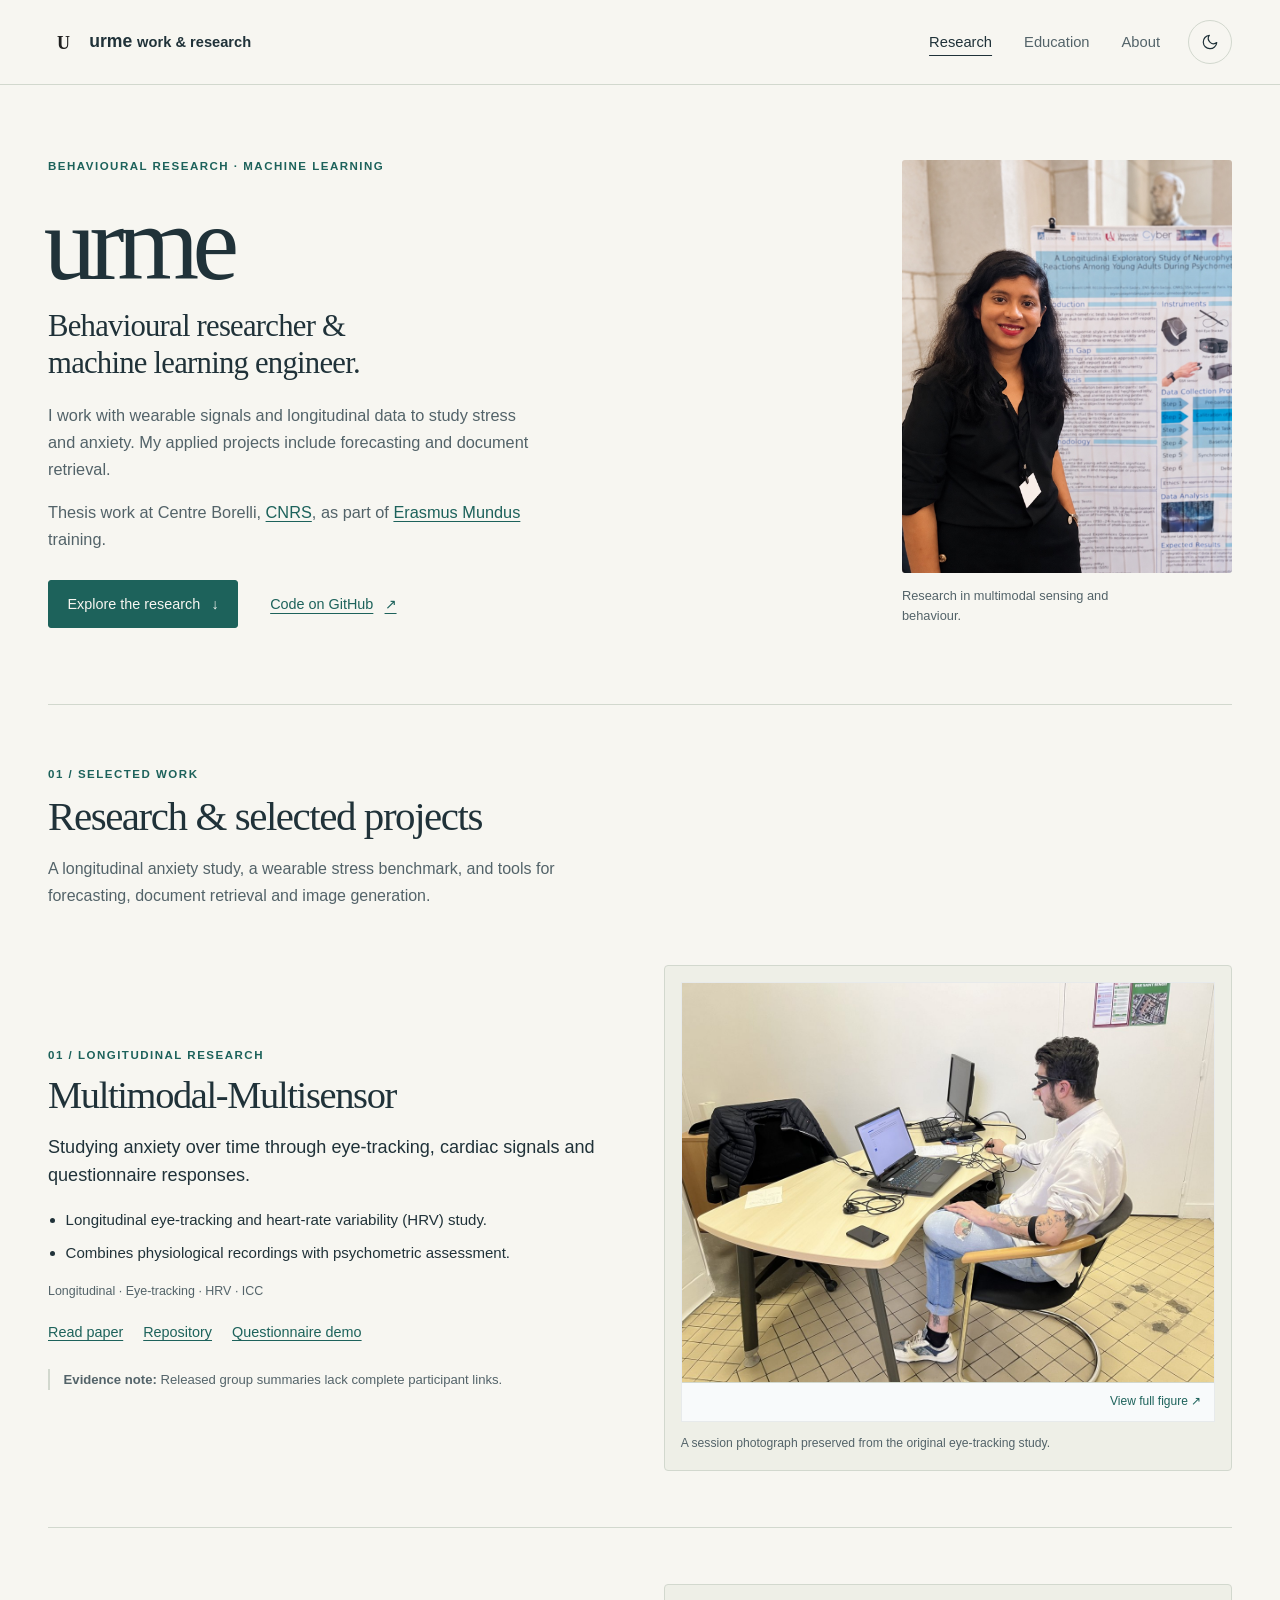
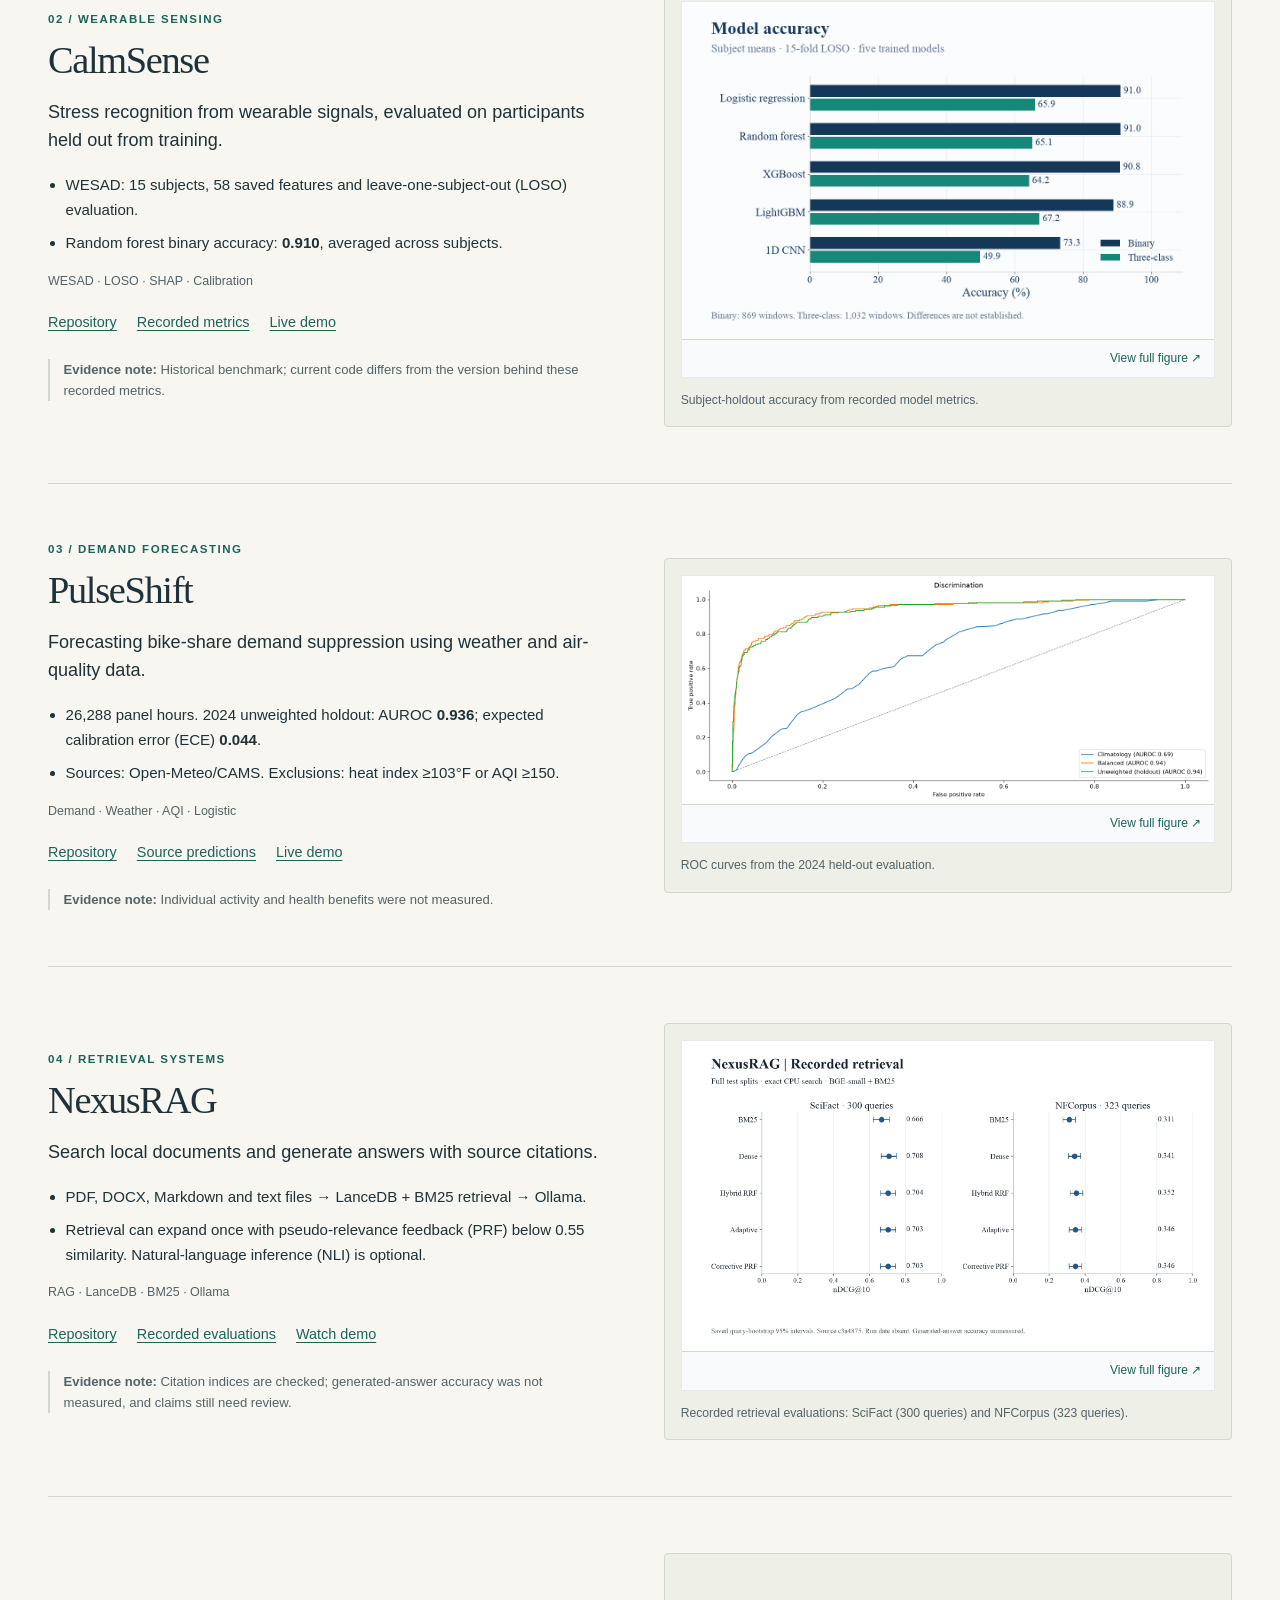
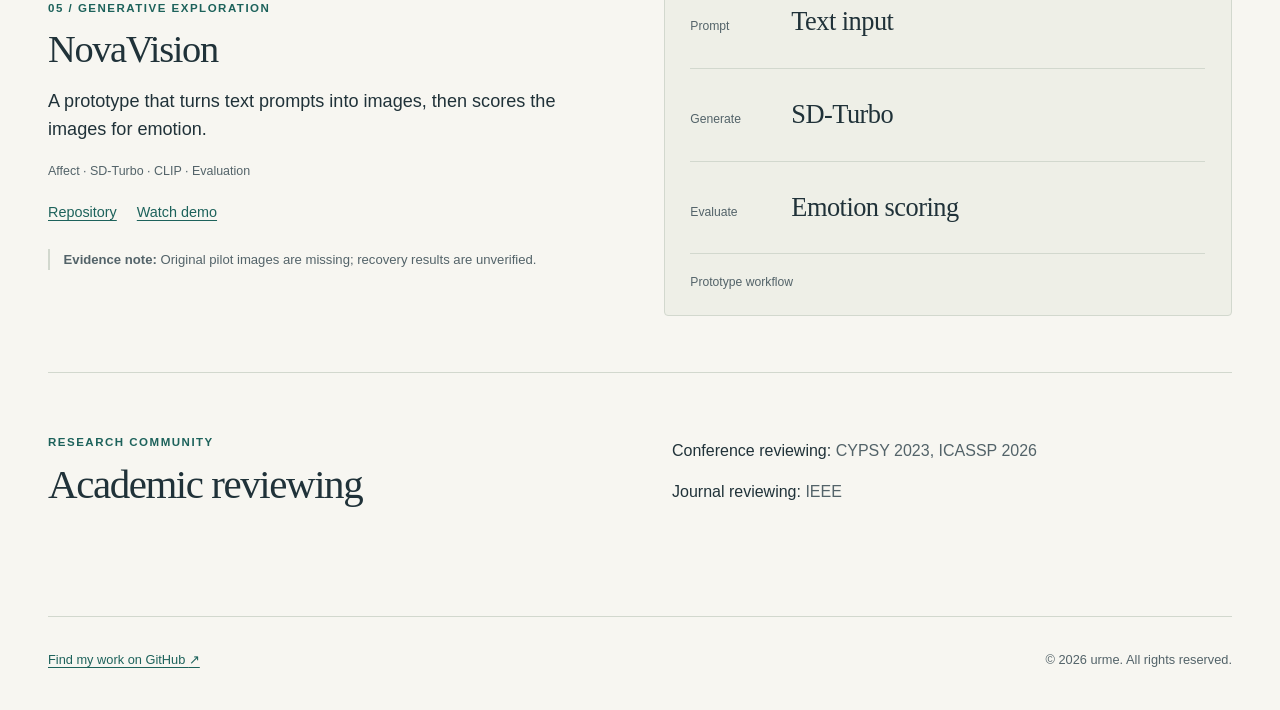
==== commit 328d0a15: "updated portfolio code" ====
--- a/index.html
+++ b/index.html
@@ -36,12 +36,6 @@
 <body>
   <a class="skip-link" href="#content-root">Skip to content</a>
   <svg class="icon-sprite" aria-hidden="true" focusable="false">
-    <symbol id="icon-github" viewBox="0 0 24 24">
-      <path d="M12 2C6.48 2 2 6.58 2 12.23c0 4.52 2.87 8.35 6.84 9.7.5.1.68-.22.68-.49 0-.24-.01-1.05-.01-1.9-2.78.62-3.37-1.21-3.37-1.21-.45-1.2-1.11-1.51-1.11-1.51-.91-.64.07-.63.07-.63 1 .07 1.53 1.06 1.53 1.06.9 1.57 2.35 1.12 2.92.86.09-.67.35-1.12.63-1.38-2.22-.26-4.56-1.14-4.56-5.08 0-1.12.39-2.03 1.03-2.74-.1-.26-.45-1.31.1-2.74 0 0 .84-.28 2.75 1.05A9.3 9.3 0 0 1 12 6.84c.85 0 1.71.12 2.51.35 1.91-1.33 2.75-1.05 2.75-1.05.55 1.43.2 2.48.1 2.74.64.71 1.03 1.62 1.03 2.74 0 3.95-2.34 4.82-4.58 5.08.36.32.68.95.68 1.91 0 1.38-.01 2.49-.01 2.83 0 .27.18.6.69.49A10.25 10.25 0 0 0 22 12.23C22 6.58 17.52 2 12 2Z"/>
-    </symbol>
-    <symbol id="icon-home" viewBox="0 0 24 24">
-      <path d="M10 20v-6h4v6h5v-8h3L12 3 2 12h3v8z"/>
-    </symbol>
     <symbol id="icon-moon" viewBox="0 0 24 24">
       <path d="M21 12.79A9 9 0 1 1 11.21 3 7 7 0 0 0 21 12.79z"/>
     </symbol>
@@ -101,7 +95,7 @@
           <p class="eyebrow">Behavioural research · Machine learning</p>
           <h1>urme</h1>
           <p class="hero-role">Behavioural researcher &amp; machine learning engineer.</p>
-          <p class="hero-bio">I study physiological and behavioural data through wearable stress benchmarks and longitudinal anxiety research. My applied projects also explore forecasting and document retrieval.</p>
+          <p class="hero-bio">I work with wearable signals and longitudinal data to study stress and anxiety. My applied projects include forecasting and document retrieval.</p>
           <p class="hero-bio">
             Thesis work at Centre Borelli, <a href="https://www.cnrs.fr/en" target="_blank" rel="noopener noreferrer">CNRS</a>, as part of
             <a href="https://www.eacea.ec.europa.eu/scholarships/erasmus-mundus-catalogue_en" target="_blank" rel="noopener noreferrer">Erasmus Mundus</a> training.
@@ -133,7 +127,7 @@
         <div class="section-heading">
           <p class="eyebrow">01 / Selected work</p>
           <h2>Research &amp; selected projects</h2>
-          <p class="section-intro">Five projects across physiological sensing, forecasting and information tools, with methods, recorded results and their limits.</p>
+          <p class="section-intro">A longitudinal anxiety study, a wearable stress benchmark, and tools for forecasting, document retrieval and image generation.</p>
         </div>
 
         <article class="paper-entry">
@@ -180,8 +174,8 @@
             <h3 class="paper-title">PulseShift</h3>
             <p class="paper-summary">Forecasting bike-share demand suppression using weather and air-quality data.</p>
             <ul class="project-facts">
-              <li>26,288 panel hours; 2024 unweighted holdout AUROC <strong>0.936</strong>, ECE <strong>0.044</strong>.</li>
-              <li>Open-Meteo/CAMS; exclude heat index ≥103°F or AQI ≥150.</li>
+              <li>26,288 panel hours. 2024 unweighted holdout: AUROC <strong>0.936</strong>; expected calibration error (ECE) <strong>0.044</strong>.</li>
+              <li>Sources: Open-Meteo/CAMS. Exclusions: heat index ≥103°F or AQI ≥150.</li>
             </ul>
             <p class="paper-tags">Demand · Weather · AQI · Logistic</p>
             <p class="paper-links"><a href="https://github.com/urmeo/pulse-shift" target="_blank" rel="noopener noreferrer" class="code-link">Repository</a> <a href="https://github.com/urmeo/pulse-shift/blob/3a134ea45fb5b274cd5a959762b493c03319c455/outputs/tables/holdout_predictions.csv" target="_blank" rel="noopener noreferrer" class="code-link">Source predictions</a> <a href="https://urmeo.github.io/pulse-shift/" target="_blank" rel="noopener noreferrer" class="code-link">Live demo</a></p>
@@ -216,7 +210,7 @@
           <div class="paper-copy">
             <p class="project-kind">05 / Generative exploration</p>
             <h3 class="paper-title">NovaVision</h3>
-            <p class="paper-summary">An emotion-conditioned image prototype connecting text prompts, image generation and emotion scoring.</p>
+            <p class="paper-summary">A prototype that turns text prompts into images, then scores the images for emotion.</p>
             <p class="paper-tags">Affect · SD-Turbo · CLIP · Evaluation</p>
             <p class="paper-links"><a href="https://github.com/urmeo/nova-vision" target="_blank" rel="noopener noreferrer" class="code-link">Repository</a> <a href="https://youtu.be/S7LZsnMPOmA" target="_blank" rel="noopener noreferrer" class="code-link">Watch demo</a></p>
             <p class="project-note"><strong>Evidence note:</strong> Original pilot images are missing; recovery results are unverified.</p>
@@ -341,7 +335,7 @@
 
       <hr class="section-divider">
 
-      <section class="content-section skills-section">
+      <section class="content-section">
         <div class="section-heading">
           <p class="eyebrow">Tools &amp; languages</p>
           <h2>Skills</h2>
@@ -352,8 +346,8 @@
             <span class="skill-items">Python · R · C++ · JavaScript · MATLAB · LaTeX</span>
           </div>
           <div class="skill-row">
-            <span class="skill-label">Libraries &amp; Frameworks</span>
-            <span class="skill-items">NumPy · Pandas · Scikit-Learn · Keras · TensorFlow · PyTorch · Hugging Face · SciPy · MySQL</span>
+            <span class="skill-label">Libraries &amp; data tools</span>
+            <span class="skill-items">NumPy · pandas · scikit-learn · Keras · TensorFlow · PyTorch · Hugging Face · SciPy · MySQL</span>
           </div>
           <div class="skill-row">
             <span class="skill-label">Languages</span>
@@ -364,7 +358,7 @@
 
       <hr class="section-divider">
 
-      <section class="content-section awards-section">
+      <section class="content-section">
         <div class="section-heading">
           <p class="eyebrow">Recognition</p>
           <h2>Awards &amp; honors</h2>
@@ -382,10 +376,10 @@
       <section class="page-title">
         <p class="eyebrow">03 / Perspective</p>
         <h1>About &amp; approach</h1>
-        <p class="page-intro">My work sits between behavioural research and machine learning, with an interest in physiological sensing, longitudinal assessment and evidence that can be inspected.</p>
-      </section>
-
-      <section class="content-section research-section">
+        <p class="page-intro">I’m interested in how physiological signals and questionnaire responses can help us study anxiety over time.</p>
+      </section>
+
+      <section class="content-section">
         <div class="section-heading">
           <p class="eyebrow">Questions I return to</p>
           <h2>Research interests</h2>
@@ -404,41 +398,40 @@
           <article class="research-area">
             <span class="research-number" aria-hidden="true">03</span>
             <h3>Artificial intelligence</h3>
-            <p>How can predictive models and retrieval systems be evaluated with held-out data and inspectable sources?</p>
+            <p>How can we evaluate predictive models on held-out data and check sources in document retrieval?</p>
           </article>
         </div>
       </section>
 
       <hr class="section-divider">
 
-      <section class="content-section approach-section">
+      <section class="content-section">
         <div class="section-heading">
           <p class="eyebrow">From inputs to evidence</p>
           <h2>My approach</h2>
-          <p class="section-intro">The method depends on the question. The output should make the result and its limits clear.</p>
         </div>
         <div class="approach-grid">
           <article class="approach-step">
             <p class="eyebrow">01 / Inputs</p>
             <h3>Signals, responses &amp; documents</h3>
-            <p>Start with physiological recordings, questionnaire responses or local documents.</p>
+            <p>My inputs include physiological recordings, questionnaire responses and local documents.</p>
           </article>
           <article class="approach-step">
             <p class="eyebrow">02 / Methods</p>
             <h3>Scoring, models &amp; retrieval</h3>
-            <p>Use keyed scoring, held-out model evaluation or document retrieval, according to the task.</p>
+            <p>I use keyed questionnaire scoring, evaluate models on held-out data and retrieve relevant documents.</p>
           </article>
           <article class="approach-step">
             <p class="eyebrow">03 / Evidence</p>
             <h3>Ranges, curves &amp; sources</h3>
-            <p>Present score ranges, evaluation curves and sources. Keep historical benchmarks and data limits explicit; review generated claims.</p>
+            <p>I present score ranges, model evaluation curves and sources, with notes on missing data, historical code versions and claims that need review.</p>
           </article>
         </div>
       </section>
 
       <hr class="section-divider">
 
-      <section class="content-section sdg-section">
+      <section class="content-section">
         <div class="section-heading">
           <p class="eyebrow">Wider interests</p>
           <h2>Research themes</h2>
@@ -491,7 +484,7 @@
 
       <hr class="section-divider">
 
-      <section class="content-section hobbies-section">
+      <section class="content-section">
         <div class="section-heading">
           <p class="eyebrow">Away from the work</p>
           <h2>Personal interests</h2>
@@ -503,7 +496,7 @@
               <svg viewBox="0 0 24 24" fill="currentColor"><path d="M19 22H5v-2h14v2M13 2h-2v2H9v2h2v1.07A7 7 0 0 0 5 14a7 7 0 0 0 7 7 7 7 0 0 0 7-7 7 7 0 0 0-4-6.27V6h2V4h-2V2m0 8.15A5 5 0 0 1 17 14a5 5 0 0 1-5 5 5 5 0 0 1-5-5 5 5 0 0 1 4-4.9V11h2v-0.85z"/></svg>
             </div>
             <h3>Chess</h3>
-            <p class="hobby-fav"><strong>Favorites:</strong></p>
+            <p><strong>Favorites:</strong></p>
             <ul>
               <li>The Sicilian Defense</li>
               <li>The Queen’s Gambit</li>
@@ -517,7 +510,7 @@
             </div>
             <h3>Reading</h3>
             <p>Philosophy, science fiction, literary fiction.</p>
-            <p class="hobby-fav"><strong>Favorites:</strong></p>
+            <p><strong>Favorites:</strong></p>
             <ul>
               <li>Meditations (Aurelius)</li>
               <li>Nexus (Harari)</li>
@@ -530,7 +523,7 @@
               <svg viewBox="0 0 24 24" fill="currentColor"><path d="M17.9 17.39c-.26-.8-1-1.39-1.9-1.39h-1v-3a1 1 0 0 0-1-1H8v-2h2a1 1 0 0 0 1-1V7h2a2 2 0 0 0 2-2v-.41A9.98 9.98 0 0 1 22 12c0 2.17-.7 4.17-1.87 5.79l-2.23-.4M12 2a10 10 0 1 0 0 20A10 10 0 0 0 12 2m-1 17.93c-3.95-.49-7-3.85-7-7.93 0-.62.08-1.21.21-1.79L9 15v1a2 2 0 0 0 2 2v1.93z"/></svg>
             </div>
             <h3>Traveling</h3>
-            <p class="hobby-fav"><strong>Favorites:</strong></p>
+            <p><strong>Favorites:</strong></p>
             <ul>
               <li>Paris</li>
               <li>Barcelona</li>
@@ -543,7 +536,7 @@
               <svg viewBox="0 0 24 24" fill="currentColor"><path d="M13.5 5.5a2 2 0 1 0 0-4 2 2 0 0 0 0 4M9.8 8.9L7 23h2.1l1.8-8 2.1 2v6h2v-7.5l-2.1-2 .6-3A7.3 7.3 0 0 0 18 13v-2a5.3 5.3 0 0 1-3.7-1.5L13 8a2 2 0 0 0-1.4-.6c-.4 0-.8.1-1.1.3L7 9.5V13h2V11l.8-.4z"/></svg>
             </div>
             <h3>Hiking</h3>
-            <p class="hobby-fav"><strong>Favorites:</strong></p>
+            <p><strong>Favorites:</strong></p>
             <ul>
               <li>Lac Blanc, France</li>
               <li>Montserrat, Spain</li>
@@ -558,7 +551,7 @@
   </main>
 
   <footer class="site-shell page-footer">
-    <p class="footer-note">Research, methods and experiments. <a href="https://github.com/urmeo" target="_blank" rel="noopener noreferrer">Find my work on GitHub <span aria-hidden="true">↗</span></a></p>
+    <p class="footer-note"><a href="https://github.com/urmeo" target="_blank" rel="noopener noreferrer">Find my work on GitHub <span aria-hidden="true">↗</span></a></p>
     <p>&copy; <span data-year></span> urme. All rights reserved.</p>
   </footer>
 
--- a/assets/css/main.css
+++ b/assets/css/main.css
@@ -1,3 +1,5 @@
+/* Theme and layout tokens */
+
 :root {
   color-scheme: light;
   --page-bg: #f7f6f1;
@@ -5,7 +7,7 @@
   --surface-alt: #eeefe7;
   --ink: #203239;
   --muted: #536369;
-  --blue: #1d625b;
+  --accent: #1d625b;
   --line: #d2d8ce;
   --focus-color: #1d625b;
   --font-main: -apple-system, BlinkMacSystemFont, "Segoe UI", sans-serif;
@@ -24,16 +26,23 @@
   --surface-alt: #24373a;
   --ink: #edf0e7;
   --muted: #b5c4c1;
-  --blue: #a5d8c4;
+  --accent: #a5d8c4;
   --line: #3b5051;
   --focus-color: #a5d8c4;
 }
 
+/* Base elements and page layout */
+
 *,
 *::before,
-*::after { box-sizing: border-box; }
-
-html { scroll-behavior: smooth; }
+*::after {
+  box-sizing: border-box;
+}
+
+html {
+  scroll-behavior: smooth;
+}
+
 body {
   margin: 0;
   background: var(--page-bg);
@@ -43,43 +52,103 @@
   -webkit-font-smoothing: antialiased;
 }
 
-[hidden] { display: none !important; }
-img { display: block; max-width: 100%; height: auto; }
-figure { margin: 0; }
+[hidden] {
+  display: none !important;
+}
+
+img {
+  display: block;
+  max-width: 100%;
+  height: auto;
+}
+
+figure {
+  margin: 0;
+}
+
 button,
-a { touch-action: manipulation; }
-button { font: inherit; }
 a {
-  color: var(--blue);
+  touch-action: manipulation;
+}
+
+button {
+  font: inherit;
+}
+
+a {
+  color: var(--accent);
   text-decoration: none;
   text-underline-offset: 0.2em;
   text-decoration-thickness: 1px;
 }
-a:hover { text-decoration: underline; }
+
+a:hover {
+  text-decoration: underline;
+}
+
 :where(a, button, [tabindex="-1"]):focus-visible {
   outline: 3px solid var(--focus-color);
   outline-offset: 5px;
 }
-:where(p, li) { font-size: 1rem; }
-p { margin: 0 0 1rem; }
+
+:where(p, li) {
+  font-size: 1rem;
+}
+
+p {
+  margin: 0 0 1rem;
+}
+
 h1,
 h2,
-h3 { margin: 0; line-height: 1.12; font-weight: 400; }
+h3 {
+  margin: 0;
+  line-height: 1.12;
+  font-weight: 400;
+}
+
 h1,
 h2,
-.paper-title { font-family: var(--font-display); }
+.paper-title {
+  font-family: var(--font-display);
+}
+
 h1,
-h2 { text-wrap: balance; }
-:where(p, li, h1, h2, h3) { overflow-wrap: break-word; }
-
-.site-shell { width: min(calc(100% - var(--shell-gutter)), var(--page-width)); margin-inline: auto; }
-.page-shell { padding-bottom: 4.5rem; }
+h2 {
+  text-wrap: balance;
+}
+
+:where(p, li, h1, h2, h3) {
+  overflow-wrap: break-word;
+}
+
+.site-shell {
+  width: min(calc(100% - var(--shell-gutter)), var(--page-width));
+  margin-inline: auto;
+}
+
+.page-shell {
+  padding-bottom: 4.5rem;
+}
+
 .page-view,
 #content-root,
-#selected-work { scroll-margin-top: calc(var(--header-height) + 1.5rem); }
-.section-divider { margin: 0; border: 0; border-top: 1px solid var(--line); }
-.icon-sprite { position: absolute; width: 0; height: 0; overflow: hidden; }
-.icon { width: 100%; height: 100%; fill: currentColor; }
+#selected-work {
+  scroll-margin-top: calc(var(--header-height) + 1.5rem);
+}
+
+.section-divider {
+  margin: 0;
+  border: 0;
+  border-top: 1px solid var(--line);
+}
+
+.icon-sprite {
+  position: absolute;
+  width: 0;
+  height: 0;
+  overflow: hidden;
+}
 
 .skip-link {
   position: absolute;
@@ -92,7 +161,12 @@
   color: var(--ink);
   transform: translateY(-220%);
 }
-.skip-link:focus-visible { transform: translateY(0); }
+
+.skip-link:focus-visible {
+  transform: translateY(0);
+}
+
+/* Header and navigation */
 
 .site-header {
   position: sticky;
@@ -101,320 +175,1500 @@
   background: var(--page-bg);
   border-bottom: 1px solid var(--line);
 }
-.site-header.is-scrolled { box-shadow: 0 4px 18px rgb(0 0 0 / 0.04); }
-.header-shell { display: flex; align-items: center; gap: 1.75rem; min-height: var(--header-height); }
-.site-brand { display: inline-flex; align-items: center; gap: 0.7rem; color: var(--ink); font-size: 1.1rem; font-weight: 600; }
-.site-brand:hover { text-decoration: none; }
-.brand-mark { width: 30px; height: 38px; object-fit: contain; }
-:root.dark-mode .brand-mark { filter: brightness(0) invert(1); }
-.site-nav { margin-left: auto; }
-.nav-list { display: flex; align-items: center; gap: 2rem; list-style: none; margin: 0; padding: 0; }
-.nav-list li { margin: 0; }
-.nav-list a { display: inline-flex; align-items: center; min-height: 44px; color: var(--muted); font-size: 0.92rem; }
-.nav-list a[aria-current="page"] { color: var(--ink); text-decoration: underline; text-underline-offset: 0.55em; }
-.nav-toggle { display: none; min-height: 44px; padding: 0.4rem 0.75rem; border: 1px solid var(--line); border-radius: 3px; color: var(--ink); background: transparent; cursor: pointer; }
-.theme-toggle { display: inline-flex; align-items: center; justify-content: center; flex-shrink: 0; width: 44px; height: 44px; border: 1px solid var(--line); border-radius: 50%; background: transparent; color: var(--ink); cursor: pointer; }
-.theme-toggle:hover { background: var(--surface-alt); }
-.theme-toggle svg { width: 18px; height: 18px; fill: none; stroke: currentColor; stroke-width: 1.6; stroke-linecap: round; stroke-linejoin: round; }
+
+.site-header.is-scrolled {
+  box-shadow: 0 4px 18px rgb(0 0 0 / 0.04);
+}
+
+.header-shell {
+  display: flex;
+  align-items: center;
+  gap: 1.75rem;
+  min-height: var(--header-height);
+}
+
+.site-brand {
+  display: inline-flex;
+  align-items: center;
+  gap: 0.7rem;
+  color: var(--ink);
+  font-size: 1.1rem;
+  font-weight: 600;
+}
+
+.site-brand:hover {
+  text-decoration: none;
+}
+
+.brand-mark {
+  width: 30px;
+  height: 38px;
+  object-fit: contain;
+}
+
+:root.dark-mode .brand-mark {
+  filter: brightness(0) invert(1);
+}
+
+.site-nav {
+  margin-left: auto;
+}
+
+.nav-list {
+  display: flex;
+  align-items: center;
+  gap: 2rem;
+  list-style: none;
+  margin: 0;
+  padding: 0;
+}
+
+.nav-list li {
+  margin: 0;
+}
+
+.nav-list a {
+  display: inline-flex;
+  align-items: center;
+  min-height: 44px;
+  color: var(--muted);
+  font-size: 0.92rem;
+}
+
+.nav-list a[aria-current="page"] {
+  color: var(--ink);
+  text-decoration: underline;
+  text-underline-offset: 0.55em;
+}
+
+.nav-toggle {
+  display: none;
+  min-height: 44px;
+  padding: 0.4rem 0.75rem;
+  border: 1px solid var(--line);
+  border-radius: 3px;
+  color: var(--ink);
+  background: transparent;
+  cursor: pointer;
+}
+
+.theme-toggle {
+  display: inline-flex;
+  align-items: center;
+  justify-content: center;
+  flex-shrink: 0;
+  width: 44px;
+  height: 44px;
+  border: 1px solid var(--line);
+  border-radius: 50%;
+  background: transparent;
+  color: var(--ink);
+  cursor: pointer;
+}
+
+.theme-toggle:hover {
+  background: var(--surface-alt);
+}
+
+.theme-toggle svg {
+  width: 18px;
+  height: 18px;
+  fill: none;
+  stroke: currentColor;
+  stroke-width: 1.6;
+  stroke-linecap: round;
+  stroke-linejoin: round;
+}
+
+/* Introduction */
 
 .eyebrow,
-.project-kind { margin-bottom: 1.1rem; color: var(--blue); font-size: 0.72rem; font-weight: 600; letter-spacing: 0.13em; text-transform: uppercase; }
-.hero-block { display: grid; grid-template-columns: minmax(0, 1fr) 330px; gap: 88px; align-items: center; padding: 4.5rem 0 4.75rem; }
-.hero-copy { grid-column: 1; grid-row: 1; max-width: 650px; }
-.hero-copy h1 { margin: 0 0 0.9rem -0.04em; font-size: clamp(5rem, 8.2vw, 7rem); letter-spacing: -0.065em; line-height: 0.95; }
-.hero-role { max-width: 24ch; margin-bottom: 1.3rem; font-family: var(--font-display); font-size: clamp(1.7rem, 2.4vw, 2.2rem); line-height: 1.2; letter-spacing: -0.025em; }
-.hero-bio { max-width: 54ch; color: var(--muted); font-size: 1.02rem; }
+.project-kind {
+  margin-bottom: 1.1rem;
+  color: var(--accent);
+  font-size: 0.72rem;
+  font-weight: 600;
+  letter-spacing: 0.13em;
+  text-transform: uppercase;
+}
+
+.hero-block {
+  display: grid;
+  grid-template-columns: minmax(0, 1fr) 330px;
+  gap: 88px;
+  align-items: center;
+  padding: 4.5rem 0 4.75rem;
+}
+
+.hero-copy {
+  grid-column: 1;
+  grid-row: 1;
+  max-width: 650px;
+}
+
+.hero-copy h1 {
+  margin: 0 0 0.9rem -0.04em;
+  font-size: clamp(5rem, 8.2vw, 7rem);
+  letter-spacing: -0.065em;
+  line-height: 0.95;
+}
+
+.hero-role {
+  max-width: 24ch;
+  margin-bottom: 1.3rem;
+  font-family: var(--font-display);
+  font-size: clamp(1.7rem, 2.4vw, 2.2rem);
+  line-height: 1.2;
+  letter-spacing: -0.025em;
+}
+
+.hero-bio {
+  max-width: 54ch;
+  color: var(--muted);
+  font-size: 1.02rem;
+}
+
 .hero-bio a,
 .record-copy a,
 .paper-links a,
-.footer-note a,
-.footer-link { text-decoration: underline; }
-.hero-actions { display: flex; flex-wrap: wrap; align-items: center; gap: 0.8rem; margin-top: 1.7rem; }
-.button { display: inline-flex; align-items: center; justify-content: center; gap: 0.7rem; min-height: 48px; padding: 0.7rem 1.15rem; border: 1px solid var(--blue); border-radius: 3px; font-size: 0.9rem; font-weight: 500; line-height: 1.4; cursor: pointer; }
-.button:hover { text-decoration: none; }
-.button-primary { color: var(--page-bg); background: var(--blue); }
-.button-primary:hover { box-shadow: inset 0 0 0 2px var(--page-bg); }
-.button-secondary { color: var(--blue); background: transparent; border-color: transparent; text-decoration: underline; text-underline-offset: 0.3em; }
-.button-secondary:hover { background: var(--surface-alt); text-decoration: underline; }
-.hero-media { grid-column: 2; grid-row: 1; align-self: center; }
-.profile-photo { width: 100%; aspect-ratio: 4 / 5; object-fit: cover; object-position: center 30%; border-radius: 3px; }
-.hero-caption { margin-top: 0.85rem; max-width: 29ch; color: var(--muted); font-size: 0.8rem; line-height: 1.5; }
-.profile-links { display: none; }
-
-.content-section { padding: 3.75rem 0; }
-.section-heading { margin-bottom: 2.25rem; }
-.section-heading .eyebrow { margin-bottom: 0.65rem; }
+.footer-note a {
+  text-decoration: underline;
+}
+
+.hero-actions {
+  display: flex;
+  flex-wrap: wrap;
+  align-items: center;
+  gap: 0.8rem;
+  margin-top: 1.7rem;
+}
+
+.button {
+  display: inline-flex;
+  align-items: center;
+  justify-content: center;
+  gap: 0.7rem;
+  min-height: 48px;
+  padding: 0.7rem 1.15rem;
+  border: 1px solid var(--accent);
+  border-radius: 3px;
+  font-size: 0.9rem;
+  font-weight: 500;
+  line-height: 1.4;
+  cursor: pointer;
+}
+
+.button:hover {
+  text-decoration: none;
+}
+
+.button-primary {
+  color: var(--page-bg);
+  background: var(--accent);
+}
+
+.button-primary:hover {
+  box-shadow: inset 0 0 0 2px var(--page-bg);
+}
+
+.button-secondary {
+  color: var(--accent);
+  background: transparent;
+  border-color: transparent;
+  text-decoration: underline;
+  text-underline-offset: 0.3em;
+}
+
+.button-secondary:hover {
+  background: var(--surface-alt);
+  text-decoration: underline;
+}
+
+.hero-media {
+  grid-column: 2;
+  grid-row: 1;
+  align-self: center;
+}
+
+.profile-photo {
+  width: 100%;
+  aspect-ratio: 4 / 5;
+  object-fit: cover;
+  object-position: center 30%;
+  border-radius: 3px;
+}
+
+.hero-caption {
+  margin-top: 0.85rem;
+  max-width: 29ch;
+  color: var(--muted);
+  font-size: 0.8rem;
+  line-height: 1.5;
+}
+
+/* Selected work */
+
+.content-section {
+  padding: 3.75rem 0;
+}
+
+.section-heading {
+  margin-bottom: 2.25rem;
+}
+
+.section-heading .eyebrow {
+  margin-bottom: 0.65rem;
+}
+
 .section-heading h2,
-.content-section > h2 { font-size: clamp(1.9rem, 3.2vw, 2.7rem); letter-spacing: -0.035em; }
-.section-intro { max-width: 65ch; margin: 1rem 0 0; color: var(--muted); }
-.work-section { padding-bottom: 0; }
-.work-section .section-heading { margin-bottom: 0; }
-.paper-entry { display: grid; grid-template-columns: minmax(0, 1fr) minmax(0, 1.03fr); align-items: center; gap: 64px; padding: 3.5rem 0; border-bottom: 1px solid var(--line); }
-.paper-entry:last-child { border-bottom: 0; }
-.paper-copy { grid-column: 1; grid-row: 1; min-width: 0; }
-.project-kind { margin-bottom: 0.6rem; }
-.paper-title { margin-bottom: 1rem; font-size: clamp(1.75rem, 3vw, 2.5rem); letter-spacing: -0.035em; overflow-wrap: anywhere; }
-.paper-summary { margin-bottom: 1.2rem; font-size: 1.13rem; line-height: 1.55; }
-.project-facts { margin: 0 0 1rem; padding-left: 1.1rem; }
-.project-facts li { margin-bottom: 0.5rem; font-size: 0.94rem; line-height: 1.65; }
-.project-facts strong { font-weight: 600; }
-.paper-tags { margin-bottom: 0.7rem; color: var(--muted); font-size: 0.78rem; line-height: 1.6; }
-.paper-links { display: flex; flex-wrap: wrap; align-items: center; gap: 0.3rem 1.25rem; margin: 0 0 1rem; }
-.code-link { display: inline-flex; align-items: center; min-height: 40px; font-size: 0.9rem; font-weight: 500; }
-.code-link:hover { text-decoration-thickness: 2px; }
-.project-note { margin: 0; padding-left: 0.85rem; border-left: 2px solid var(--line); color: var(--muted); font-size: 0.82rem; line-height: 1.6; }
-.project-note strong { font-weight: 600; }
-.project-media { grid-column: 2; grid-row: 1; min-width: 0; padding: 1rem; border: 1px solid var(--line); border-radius: 4px; background: var(--surface-alt); }
-.paper-image-link { display: block; background: #f8fafb; border: 1px solid rgb(32 50 57 / 0.08); }
-.paper-image { width: 100%; height: auto; object-fit: contain; }
-.project-media figcaption { margin-top: 0.8rem; color: var(--muted); font-size: 0.76rem; line-height: 1.6; }
-.paper-image-link::after { content: "View full figure ↗"; display: block; padding: 0.55rem 0.8rem; color: #1d625b; font-size: 0.75rem; border-top: 1px solid #d2d8ce; text-align: right; }
-.project-pipeline { display: grid; gap: 0; padding: 1.4rem 1.6rem; }
-.pipeline-step { display: grid; grid-template-columns: 85px minmax(0, 1fr); align-items: baseline; gap: 1rem; padding: 1.5rem 0; border-bottom: 1px solid var(--line); }
-.pipeline-step span { color: var(--muted); font-size: 0.76rem; }
-.pipeline-step strong { font-family: var(--font-display); font-size: 1.65rem; font-weight: 400; letter-spacing: -0.02em; }
-.project-pipeline figcaption { padding-top: 0.4rem; }
-.service-section { display: grid; grid-template-columns: 1fr 1fr; gap: 64px; align-items: start; padding-bottom: 0; }
-.service-list { list-style: none; margin: 0; padding: 0.3rem 0 0; }
-.service-list li { margin-bottom: 0.9rem; color: var(--muted); }
-.service-list strong { color: var(--ink); font-weight: 500; }
-
-.page-title { padding: 4.5rem 0 3.5rem; border-bottom: 1px solid var(--line); }
-.page-title h1 { font-size: clamp(3rem, 6vw, 4.8rem); letter-spacing: -0.05em; }
-.page-intro { max-width: 64ch; margin: 1.4rem 0 0; color: var(--muted); font-size: 1.1rem; line-height: 1.7; }
-.record-entry { display: grid; grid-template-columns: 120px minmax(0, 1fr); gap: 36px; align-items: start; padding: 3rem 0; border-bottom: 1px solid var(--line); }
-.record-entry:last-child { border-bottom: 0; }
-.record-logo { padding-top: 0.3rem; }
-.record-logo img { width: 120px; height: 64px; object-fit: contain; padding: 8px; border-radius: 3px; background: #fff; }
-.record-copy { display: grid; grid-template-columns: minmax(0, 1fr) 155px; gap: 0 32px; }
-.record-copy h2 { grid-column: 1; grid-row: 1; margin-bottom: 0.55rem; font-size: 1.7rem; letter-spacing: -0.025em; }
-.record-role { grid-column: 1; grid-row: 2; margin-bottom: 1.2rem; color: var(--muted); font-size: 1rem; line-height: 1.55; }
-.record-copy ul { grid-column: 1 / -1; grid-row: 3; margin: 0; padding-left: 1.15rem; }
-.record-copy li { margin-bottom: 0.6rem; font-size: 0.94rem; }
-.record-meta { grid-column: 2; grid-row: 1 / 3; padding-top: 0.2rem; color: var(--muted); font-size: 0.82rem; text-align: right; }
-.record-meta p { margin-bottom: 0.25rem; font-size: inherit; }
-.skills-grid { display: grid; }
-.skill-row { display: grid; grid-template-columns: 230px minmax(0, 1fr); gap: 2rem; padding: 1rem 0; border-bottom: 1px solid var(--line); }
-.skill-row:last-child { border-bottom: 0; }
-.skill-label { font-size: 0.92rem; font-weight: 500; }
-.skill-items { color: var(--muted); font-size: 0.95rem; }
-.awards-copy p { padding: 1rem 0; margin: 0; border-bottom: 1px solid var(--line); color: var(--muted); }
-.awards-copy p:last-child { border-bottom: 0; }
+.content-section > h2 {
+  font-size: clamp(1.9rem, 3.2vw, 2.7rem);
+  letter-spacing: -0.035em;
+}
+
+.section-intro {
+  max-width: 65ch;
+  margin: 1rem 0 0;
+  color: var(--muted);
+}
+
+.work-section {
+  padding-bottom: 0;
+}
+
+.work-section .section-heading {
+  margin-bottom: 0;
+}
+
+.paper-entry {
+  display: grid;
+  grid-template-columns: minmax(0, 1fr) minmax(0, 1.03fr);
+  align-items: center;
+  gap: 64px;
+  padding: 3.5rem 0;
+  border-bottom: 1px solid var(--line);
+}
+
+.paper-entry:last-child {
+  border-bottom: 0;
+}
+
+.paper-copy {
+  grid-column: 1;
+  grid-row: 1;
+  min-width: 0;
+}
+
+.project-kind {
+  margin-bottom: 0.6rem;
+}
+
+.paper-title {
+  margin-bottom: 1rem;
+  font-size: clamp(1.75rem, 3vw, 2.5rem);
+  letter-spacing: -0.035em;
+  overflow-wrap: anywhere;
+}
+
+.paper-summary {
+  margin-bottom: 1.2rem;
+  font-size: 1.13rem;
+  line-height: 1.55;
+}
+
+.project-facts {
+  margin: 0 0 1rem;
+  padding-left: 1.1rem;
+}
+
+.project-facts li {
+  margin-bottom: 0.5rem;
+  font-size: 0.94rem;
+  line-height: 1.65;
+}
+
+.project-facts strong {
+  font-weight: 600;
+}
+
+.paper-tags {
+  margin-bottom: 0.7rem;
+  color: var(--muted);
+  font-size: 0.78rem;
+  line-height: 1.6;
+}
+
+.paper-links {
+  display: flex;
+  flex-wrap: wrap;
+  align-items: center;
+  gap: 0.3rem 1.25rem;
+  margin: 0 0 1rem;
+}
+
+.code-link {
+  display: inline-flex;
+  align-items: center;
+  min-height: 40px;
+  font-size: 0.9rem;
+  font-weight: 500;
+}
+
+.code-link:hover {
+  text-decoration-thickness: 2px;
+}
+
+.project-note {
+  margin: 0;
+  padding-left: 0.85rem;
+  border-left: 2px solid var(--line);
+  color: var(--muted);
+  font-size: 0.82rem;
+  line-height: 1.6;
+}
+
+.project-note strong {
+  font-weight: 600;
+}
+
+.project-media {
+  grid-column: 2;
+  grid-row: 1;
+  min-width: 0;
+  padding: 1rem;
+  border: 1px solid var(--line);
+  border-radius: 4px;
+  background: var(--surface-alt);
+}
+
+.paper-image-link {
+  display: block;
+  background: #f8fafb;
+  border: 1px solid rgb(32 50 57 / 0.08);
+}
+
+.paper-image {
+  width: 100%;
+  height: auto;
+  object-fit: contain;
+}
+
+.project-media figcaption {
+  margin-top: 0.8rem;
+  color: var(--muted);
+  font-size: 0.76rem;
+  line-height: 1.6;
+}
+
+.paper-image-link::after {
+  content: "View full figure ↗";
+  display: block;
+  padding: 0.55rem 0.8rem;
+  color: #1d625b;
+  font-size: 0.75rem;
+  border-top: 1px solid #d2d8ce;
+  text-align: right;
+}
+
+.project-pipeline {
+  display: grid;
+  gap: 0;
+  padding: 1.4rem 1.6rem;
+}
+
+.pipeline-step {
+  display: grid;
+  grid-template-columns: 85px minmax(0, 1fr);
+  align-items: baseline;
+  gap: 1rem;
+  padding: 1.5rem 0;
+  border-bottom: 1px solid var(--line);
+}
+
+.pipeline-step span {
+  color: var(--muted);
+  font-size: 0.76rem;
+}
+
+.pipeline-step strong {
+  font-family: var(--font-display);
+  font-size: 1.65rem;
+  font-weight: 400;
+  letter-spacing: -0.02em;
+}
+
+.project-pipeline figcaption {
+  padding-top: 0.4rem;
+}
+
+.service-section {
+  display: grid;
+  grid-template-columns: 1fr 1fr;
+  gap: 64px;
+  align-items: start;
+  padding-bottom: 0;
+}
+
+.service-list {
+  list-style: none;
+  margin: 0;
+  padding: 0.3rem 0 0;
+}
+
+.service-list li {
+  margin-bottom: 0.9rem;
+  color: var(--muted);
+}
+
+.service-list strong {
+  color: var(--ink);
+  font-weight: 500;
+}
+
+/* Education and background */
+
+.page-title {
+  padding: 4.5rem 0 3.5rem;
+  border-bottom: 1px solid var(--line);
+}
+
+.page-title h1 {
+  font-size: clamp(3rem, 6vw, 4.8rem);
+  letter-spacing: -0.05em;
+}
+
+.page-intro {
+  max-width: 64ch;
+  margin: 1.4rem 0 0;
+  color: var(--muted);
+  font-size: 1.1rem;
+  line-height: 1.7;
+}
+
+.record-entry {
+  display: grid;
+  grid-template-columns: 120px minmax(0, 1fr);
+  gap: 36px;
+  align-items: start;
+  padding: 3rem 0;
+  border-bottom: 1px solid var(--line);
+}
+
+.record-entry:last-child {
+  border-bottom: 0;
+}
+
+.record-logo {
+  padding-top: 0.3rem;
+}
+
+.record-logo img {
+  width: 120px;
+  height: 64px;
+  object-fit: contain;
+  padding: 8px;
+  border-radius: 3px;
+  background: #fff;
+}
+
+.record-copy {
+  display: grid;
+  grid-template-columns: minmax(0, 1fr) 155px;
+  gap: 0 32px;
+}
+
+.record-copy h2 {
+  grid-column: 1;
+  grid-row: 1;
+  margin-bottom: 0.55rem;
+  font-size: 1.7rem;
+  letter-spacing: -0.025em;
+}
+
+.record-role {
+  grid-column: 1;
+  grid-row: 2;
+  margin-bottom: 1.2rem;
+  color: var(--muted);
+  font-size: 1rem;
+  line-height: 1.55;
+}
+
+.record-copy ul {
+  grid-column: 1 / -1;
+  grid-row: 3;
+  margin: 0;
+  padding-left: 1.15rem;
+}
+
+.record-copy li {
+  margin-bottom: 0.6rem;
+  font-size: 0.94rem;
+}
+
+.record-meta {
+  grid-column: 2;
+  grid-row: 1 / 3;
+  padding-top: 0.2rem;
+  color: var(--muted);
+  font-size: 0.82rem;
+  text-align: right;
+}
+
+.record-meta p {
+  margin-bottom: 0.25rem;
+  font-size: inherit;
+}
+
+.skills-grid {
+  display: grid;
+}
+
+.skill-row {
+  display: grid;
+  grid-template-columns: 230px minmax(0, 1fr);
+  gap: 2rem;
+  padding: 1rem 0;
+  border-bottom: 1px solid var(--line);
+}
+
+.skill-row:last-child {
+  border-bottom: 0;
+}
+
+.skill-label {
+  font-size: 0.92rem;
+  font-weight: 500;
+}
+
+.skill-items {
+  color: var(--muted);
+  font-size: 0.95rem;
+}
+
+.awards-copy p {
+  padding: 1rem 0;
+  margin: 0;
+  border-bottom: 1px solid var(--line);
+  color: var(--muted);
+}
+
+.awards-copy p:last-child {
+  border-bottom: 0;
+}
+
+/* Research interests and personal interests */
 
 .research-grid,
-.approach-grid { display: grid; grid-template-columns: repeat(3, minmax(0, 1fr)); gap: 36px; }
-.research-area { padding: 1.5rem 0 0; border-top: 1px solid var(--line); }
-.research-number { display: block; margin-bottom: 1.7rem; color: var(--blue); font-size: 0.8rem; }
+.approach-grid {
+  display: grid;
+  grid-template-columns: repeat(3, minmax(0, 1fr));
+  gap: 36px;
+}
+
+.research-area {
+  padding: 1.5rem 0 0;
+  border-top: 1px solid var(--line);
+}
+
+.research-number {
+  display: block;
+  margin-bottom: 1.7rem;
+  color: var(--accent);
+  font-size: 0.8rem;
+}
+
 .research-area h3,
-.approach-step h3 { margin-bottom: 1.1rem; font-family: var(--font-display); font-size: 1.65rem; letter-spacing: -0.025em; line-height: 1.25; }
+.approach-step h3 {
+  margin-bottom: 1.1rem;
+  font-family: var(--font-display);
+  font-size: 1.65rem;
+  letter-spacing: -0.025em;
+  line-height: 1.25;
+}
+
 .research-area p,
-.approach-step > p:last-child { margin: 0; color: var(--muted); font-size: 0.96rem; }
-.approach-step { padding: 1.65rem; border-top: 2px solid var(--blue); background: var(--surface-alt); }
-.approach-step .eyebrow { font-size: 0.68rem; }
-.sdg-list { display: grid; grid-template-columns: repeat(3, minmax(0, 1fr)); gap: 2rem; }
-.sdg-item { display: flex; align-items: center; gap: 1rem; }
-.sdg-icon { display: flex; align-items: center; justify-content: center; flex-shrink: 0; width: 44px; height: 44px; padding: 9px; border-radius: 3px; }
-.sdg-icon svg { width: 100%; height: 100%; }
-.sdg-text { display: grid; gap: 0.15rem; }
-.sdg-text strong { font-size: 0.88rem; font-weight: 500; }
-.sdg-text span { color: var(--muted); font-size: 0.82rem; }
-.hobby-grid { display: grid; grid-template-columns: repeat(4, minmax(0, 1fr)); gap: 2rem; }
-.hobby-card { padding-top: 1.5rem; border-top: 1px solid var(--line); }
-.hobby-icon { width: 26px; height: 26px; margin-bottom: 1.15rem; color: var(--blue); }
-.hobby-icon svg { width: 100%; height: 100%; }
-.hobby-card h3 { margin-bottom: 0.9rem; font-size: 1rem; font-weight: 500; }
+.approach-step > p:last-child {
+  margin: 0;
+  color: var(--muted);
+  font-size: 0.96rem;
+}
+
+.approach-step {
+  padding: 1.65rem;
+  border-top: 2px solid var(--accent);
+  background: var(--surface-alt);
+}
+
+.approach-step .eyebrow {
+  font-size: 0.68rem;
+}
+
+.sdg-list {
+  display: grid;
+  grid-template-columns: repeat(3, minmax(0, 1fr));
+  gap: 2rem;
+}
+
+.sdg-item {
+  display: flex;
+  align-items: center;
+  gap: 1rem;
+}
+
+.sdg-icon {
+  display: flex;
+  align-items: center;
+  justify-content: center;
+  flex-shrink: 0;
+  width: 44px;
+  height: 44px;
+  padding: 9px;
+  border-radius: 3px;
+}
+
+.sdg-icon svg {
+  width: 100%;
+  height: 100%;
+}
+
+.sdg-text {
+  display: grid;
+  gap: 0.15rem;
+}
+
+.sdg-text strong {
+  font-size: 0.88rem;
+  font-weight: 500;
+}
+
+.sdg-text span {
+  color: var(--muted);
+  font-size: 0.82rem;
+}
+
+.hobby-grid {
+  display: grid;
+  grid-template-columns: repeat(4, minmax(0, 1fr));
+  gap: 2rem;
+}
+
+.hobby-card {
+  padding-top: 1.5rem;
+  border-top: 1px solid var(--line);
+}
+
+.hobby-icon {
+  width: 26px;
+  height: 26px;
+  margin-bottom: 1.15rem;
+  color: var(--accent);
+}
+
+.hobby-icon svg {
+  width: 100%;
+  height: 100%;
+}
+
+.hobby-card h3 {
+  margin-bottom: 0.9rem;
+  font-size: 1rem;
+  font-weight: 500;
+}
+
 .hobby-card p,
-.hobby-card li { color: var(--muted); font-size: 0.88rem; }
-.hobby-card p { margin-bottom: 0.55rem; }
-.hobby-card strong { font-weight: 500; }
-.hobby-card ul { margin: 0; padding-left: 1rem; }
-.hobby-card li { margin-bottom: 0.3rem; }
-
-.page-footer { display: flex; justify-content: space-between; align-items: flex-end; gap: 2rem; padding: 2rem 0 2.5rem; border-top: 1px solid var(--line); }
-.page-footer p { margin: 0; color: var(--muted); font-size: 0.8rem; }
-.page-footer .footer-note { max-width: 50ch; }
-.footer-link { display: inline-flex; align-items: center; min-height: 40px; font-size: 0.88rem; }
-.scroll-top { position: fixed; z-index: 50; right: 1.5rem; bottom: 1.5rem; display: flex; align-items: center; justify-content: center; width: 44px; height: 44px; padding: 0; border: 1px solid var(--line); border-radius: 50%; background: var(--surface); color: var(--blue); opacity: 0; visibility: hidden; pointer-events: none; cursor: pointer; transition: opacity 0.18s ease; }
-.scroll-top svg { width: 17px; height: 17px; stroke: currentColor; }
-.scroll-top--visible { opacity: 1; visibility: visible; pointer-events: auto; }
-.scroll-top:hover { background: var(--surface-alt); }
-@keyframes page-out { to { opacity: 0; } }
-@keyframes page-in { from { opacity: 0; } to { opacity: 1; } }
-.page-out { animation: page-out 0.14s ease forwards; pointer-events: none; }
-.page-in { animation: page-in 0.18s ease forwards; }
+.hobby-card li {
+  color: var(--muted);
+  font-size: 0.88rem;
+}
+
+.hobby-card p {
+  margin-bottom: 0.55rem;
+}
+
+.hobby-card strong {
+  font-weight: 500;
+}
+
+.hobby-card ul {
+  margin: 0;
+  padding-left: 1rem;
+}
+
+.hobby-card li {
+  margin-bottom: 0.3rem;
+}
+
+/* Footer and page controls */
+
+.page-footer {
+  display: flex;
+  justify-content: space-between;
+  align-items: flex-end;
+  gap: 2rem;
+  padding: 2rem 0 2.5rem;
+  border-top: 1px solid var(--line);
+}
+
+.page-footer p {
+  margin: 0;
+  color: var(--muted);
+  font-size: 0.8rem;
+}
+
+.page-footer .footer-note {
+  max-width: 50ch;
+}
+
+.scroll-top {
+  position: fixed;
+  z-index: 50;
+  right: 1.5rem;
+  bottom: 1.5rem;
+  display: flex;
+  align-items: center;
+  justify-content: center;
+  width: 44px;
+  height: 44px;
+  padding: 0;
+  border: 1px solid var(--line);
+  border-radius: 50%;
+  background: var(--surface);
+  color: var(--accent);
+  opacity: 0;
+  visibility: hidden;
+  pointer-events: none;
+  cursor: pointer;
+  transition: opacity 0.18s ease;
+}
+
+.scroll-top svg {
+  width: 17px;
+  height: 17px;
+  stroke: currentColor;
+}
+
+.scroll-top--visible {
+  opacity: 1;
+  visibility: visible;
+  pointer-events: auto;
+}
+
+.scroll-top:hover {
+  background: var(--surface-alt);
+}
+
+@keyframes page-out {
+  to {
+    opacity: 0;
+  }
+}
+
+@keyframes page-in {
+  from {
+    opacity: 0;
+  }
+
+  to {
+    opacity: 1;
+  }
+}
+
+.page-out {
+  animation: page-out 0.14s ease forwards;
+  pointer-events: none;
+}
+
+.page-in {
+  animation: page-in 0.18s ease forwards;
+}
+
+/* Responsive layouts */
 
 @media (max-width: 1100px) {
-  :root { --shell-gutter: 64px; }
-  .hero-block { grid-template-columns: minmax(0, 1fr) 290px; gap: 52px; }
-  .paper-entry { gap: 40px; }
-  .record-entry { grid-template-columns: 100px minmax(0, 1fr); gap: 24px; }
-  .record-logo img { width: 100px; }
-  .hobby-grid { gap: 1.5rem; }
+  :root {
+    --shell-gutter: 64px;
+  }
+
+  .hero-block {
+    grid-template-columns: minmax(0, 1fr) 290px;
+    gap: 52px;
+  }
+
+  .paper-entry {
+    gap: 40px;
+  }
+
+  .record-entry {
+    grid-template-columns: 100px minmax(0, 1fr);
+    gap: 24px;
+  }
+
+  .record-logo img {
+    width: 100px;
+  }
+
+  .hobby-grid {
+    gap: 1.5rem;
+  }
 }
 
 @media (max-width: 860px) {
-  .hero-block { grid-template-columns: minmax(0, 1fr) 250px; gap: 32px; }
-  .hero-copy h1 { font-size: 5.3rem; }
-  .hero-role { font-size: 1.65rem; }
-  .paper-entry { gap: 28px; }
-  .paper-title { font-size: 2rem; }
-  .record-entry { grid-template-columns: 100px minmax(0, 1fr); }
-  .record-copy { grid-template-columns: minmax(0, 1fr); }
-  .record-meta { grid-column: 1; grid-row: 3; margin-bottom: 1.2rem; text-align: left; }
-  .record-copy ul { grid-row: 4; }
-  .record-copy .record-role { margin-bottom: 0.5rem; }
+  .hero-block {
+    grid-template-columns: minmax(0, 1fr) 250px;
+    gap: 32px;
+  }
+
+  .hero-copy h1 {
+    font-size: 5.3rem;
+  }
+
+  .hero-role {
+    font-size: 1.65rem;
+  }
+
+  .paper-entry {
+    gap: 28px;
+  }
+
+  .paper-title {
+    font-size: 2rem;
+  }
+
+  .record-entry {
+    grid-template-columns: 100px minmax(0, 1fr);
+  }
+
+  .record-copy {
+    grid-template-columns: minmax(0, 1fr);
+  }
+
+  .record-meta {
+    grid-column: 1;
+    grid-row: 3;
+    margin-bottom: 1.2rem;
+    text-align: left;
+  }
+
+  .record-copy ul {
+    grid-row: 4;
+  }
+
+  .record-copy .record-role {
+    margin-bottom: 0.5rem;
+  }
+
   .research-grid,
-  .approach-grid { gap: 20px; }
+  .approach-grid {
+    gap: 20px;
+  }
+
   .research-area h3,
-  .approach-step h3 { font-size: 1.35rem; }
-  .approach-step { padding: 1.2rem; }
-  .sdg-list { gap: 1rem; }
+  .approach-step h3 {
+    font-size: 1.35rem;
+  }
+
+  .approach-step {
+    padding: 1.2rem;
+  }
+
+  .sdg-list {
+    gap: 1rem;
+  }
 }
 
 @media (max-width: 760px) {
-  :root { --shell-gutter: 40px; --header-height: var(--header-height-mobile); }
-  .header-shell { min-height: var(--header-height-mobile); gap: 0.65rem; }
-  .site-brand { font-size: 1rem; gap: 0.4rem; }
-  .brand-mark { width: 24px; height: 30px; }
-  .nav-toggle { display: inline-flex; align-items: center; margin-left: auto; font-size: 0.85rem; }
-  .theme-toggle { width: 40px; height: 44px; border-color: transparent; }
-  .site-nav { position: absolute; top: calc(100% + 0.4rem); right: 20px; left: 20px; margin: 0; }
-  .nav-list { flex-direction: column; align-items: stretch; gap: 0; padding: 0.5rem; border: 1px solid var(--line); border-radius: 3px; background: var(--surface); box-shadow: 0 12px 24px rgb(0 0 0 / 0.1); visibility: hidden; opacity: 0; pointer-events: none; transform: translateY(-6px); transition: opacity 0.16s ease, transform 0.16s ease, visibility 0.16s ease; }
-  .nav-list.is-open { visibility: visible; opacity: 1; pointer-events: auto; transform: none; }
-  .nav-list a { display: flex; min-height: 46px; padding: 0.65rem 0.8rem; }
-  .nav-list a[aria-current="page"] { background: var(--surface-alt); text-underline-offset: 0.25em; }
-  .hero-block { grid-template-columns: minmax(0, 1fr); gap: 2rem; padding: 2.5rem 0 2.75rem; }
-  .hero-copy { grid-column: 1; grid-row: 1; }
-  .hero-copy h1 { font-size: 5.5rem; }
-  .hero-role { max-width: 24ch; font-size: 1.8rem; }
-  .hero-bio { font-size: 0.98rem; }
-  .hero-actions { margin-top: 1.3rem; gap: 0.35rem; }
-  .hero-actions .button { padding-inline: 0.9rem; font-size: 0.85rem; }
-  .hero-media { display: grid; grid-template-columns: 135px minmax(0, 1fr); gap: 1.25rem; align-items: center; grid-column: 1; grid-row: 2; }
-  .profile-photo { aspect-ratio: 4 / 5; }
-  .hero-caption { margin: 0; max-width: 21ch; }
-  .eyebrow { font-size: 0.66rem; }
-  .content-section { padding: 2.75rem 0; }
-  .section-heading { margin-bottom: 1.75rem; }
+  :root {
+    --shell-gutter: 40px;
+    --header-height: var(--header-height-mobile);
+  }
+
+  .header-shell {
+    min-height: var(--header-height-mobile);
+    gap: 0.65rem;
+  }
+
+  .site-brand {
+    font-size: 1rem;
+    gap: 0.4rem;
+  }
+
+  .brand-mark {
+    width: 24px;
+    height: 30px;
+  }
+
+  .nav-toggle {
+    display: inline-flex;
+    align-items: center;
+    margin-left: auto;
+    font-size: 0.85rem;
+  }
+
+  .theme-toggle {
+    width: 40px;
+    height: 44px;
+    border-color: transparent;
+  }
+
+  .site-nav {
+    position: absolute;
+    top: calc(100% + 0.4rem);
+    right: 20px;
+    left: 20px;
+    margin: 0;
+  }
+
+  .nav-list {
+    flex-direction: column;
+    align-items: stretch;
+    gap: 0;
+    padding: 0.5rem;
+    border: 1px solid var(--line);
+    border-radius: 3px;
+    background: var(--surface);
+    box-shadow: 0 12px 24px rgb(0 0 0 / 0.1);
+    visibility: hidden;
+    opacity: 0;
+    pointer-events: none;
+    transform: translateY(-6px);
+    transition: opacity 0.16s ease, transform 0.16s ease, visibility 0.16s ease;
+  }
+
+  .nav-list.is-open {
+    visibility: visible;
+    opacity: 1;
+    pointer-events: auto;
+    transform: none;
+  }
+
+  .nav-list a {
+    display: flex;
+    min-height: 46px;
+    padding: 0.65rem 0.8rem;
+  }
+
+  .nav-list a[aria-current="page"] {
+    background: var(--surface-alt);
+    text-underline-offset: 0.25em;
+  }
+
+  .hero-block {
+    grid-template-columns: minmax(0, 1fr);
+    gap: 2rem;
+    padding: 2.5rem 0 2.75rem;
+  }
+
+  .hero-copy {
+    grid-column: 1;
+    grid-row: 1;
+  }
+
+  .hero-copy h1 {
+    font-size: 5.5rem;
+  }
+
+  .hero-role {
+    max-width: 24ch;
+    font-size: 1.8rem;
+  }
+
+  .hero-bio {
+    font-size: 0.98rem;
+  }
+
+  .hero-actions {
+    margin-top: 1.3rem;
+    gap: 0.35rem;
+  }
+
+  .hero-actions .button {
+    padding-inline: 0.9rem;
+    font-size: 0.85rem;
+  }
+
+  .hero-media {
+    display: grid;
+    grid-template-columns: 135px minmax(0, 1fr);
+    gap: 1.25rem;
+    align-items: center;
+    grid-column: 1;
+    grid-row: 2;
+  }
+
+  .profile-photo {
+    aspect-ratio: 4 / 5;
+  }
+
+  .hero-caption {
+    margin: 0;
+    max-width: 21ch;
+  }
+
+  .eyebrow {
+    font-size: 0.66rem;
+  }
+
+  .content-section {
+    padding: 2.75rem 0;
+  }
+
+  .section-heading {
+    margin-bottom: 1.75rem;
+  }
+
   .section-heading h2,
-  .content-section > h2 { font-size: 2rem; }
-  .section-intro { font-size: 0.95rem; }
-  .work-section { padding-bottom: 0; }
-  .paper-entry { grid-template-columns: minmax(0, 1fr); gap: 1.8rem; padding: 2.5rem 0; }
-  .paper-copy { grid-row: 1; grid-column: 1; }
-  .project-media { grid-row: 2; grid-column: 1; padding: 0.75rem; }
-  .paper-title { font-size: 2.05rem; }
-  .paper-summary { font-size: 1.08rem; }
-  .project-pipeline { padding: 1.25rem; }
-  .pipeline-step { padding-block: 1.15rem; }
-  .service-section { display: block; padding-bottom: 0; }
-  .service-section .section-heading { margin-bottom: 1.3rem; }
-  .page-title { padding: 2.75rem 0; }
-  .page-title h1 { font-size: 3.1rem; }
-  .page-intro { margin-top: 1rem; font-size: 1rem; }
-  .record-entry { grid-template-columns: minmax(0, 1fr); gap: 1.15rem; padding: 2.25rem 0; }
-  .record-logo { grid-column: 1; grid-row: 1; }
-  .record-logo img { width: 112px; height: 54px; }
-  .record-copy { grid-column: 1; grid-row: 2; }
-  .record-copy h2 { font-size: 1.65rem; }
-  .record-copy .record-role { margin-bottom: 1rem; }
-  .record-meta p { display: inline; }
-  .record-meta p + p::before { content: " · "; }
-  .skill-row { grid-template-columns: minmax(0, 1fr); gap: 0.45rem; padding-block: 1rem; }
+  .content-section > h2 {
+    font-size: 2rem;
+  }
+
+  .section-intro {
+    font-size: 0.95rem;
+  }
+
+  .work-section {
+    padding-bottom: 0;
+  }
+
+  .paper-entry {
+    grid-template-columns: minmax(0, 1fr);
+    gap: 1.8rem;
+    padding: 2.5rem 0;
+  }
+
+  .paper-copy {
+    grid-row: 1;
+    grid-column: 1;
+  }
+
+  .project-media {
+    grid-row: 2;
+    grid-column: 1;
+    padding: 0.75rem;
+  }
+
+  .paper-title {
+    font-size: 2.05rem;
+  }
+
+  .paper-summary {
+    font-size: 1.08rem;
+  }
+
+  .project-pipeline {
+    padding: 1.25rem;
+  }
+
+  .pipeline-step {
+    padding-block: 1.15rem;
+  }
+
+  .service-section {
+    display: block;
+    padding-bottom: 0;
+  }
+
+  .service-section .section-heading {
+    margin-bottom: 1.3rem;
+  }
+
+  .page-title {
+    padding: 2.75rem 0;
+  }
+
+  .page-title h1 {
+    font-size: 3.1rem;
+  }
+
+  .page-intro {
+    margin-top: 1rem;
+    font-size: 1rem;
+  }
+
+  .record-entry {
+    grid-template-columns: minmax(0, 1fr);
+    gap: 1.15rem;
+    padding: 2.25rem 0;
+  }
+
+  .record-logo {
+    grid-column: 1;
+    grid-row: 1;
+  }
+
+  .record-logo img {
+    width: 112px;
+    height: 54px;
+  }
+
+  .record-copy {
+    grid-column: 1;
+    grid-row: 2;
+  }
+
+  .record-copy h2 {
+    font-size: 1.65rem;
+  }
+
+  .record-copy .record-role {
+    margin-bottom: 1rem;
+  }
+
+  .record-meta p {
+    display: inline;
+  }
+
+  .record-meta p + p::before {
+    content: " · ";
+  }
+
+  .skill-row {
+    grid-template-columns: minmax(0, 1fr);
+    gap: 0.45rem;
+    padding-block: 1rem;
+  }
+
   .research-grid,
-  .approach-grid { grid-template-columns: minmax(0, 1fr); gap: 1.75rem; }
-  .research-number { margin-bottom: 0.9rem; }
+  .approach-grid {
+    grid-template-columns: minmax(0, 1fr);
+    gap: 1.75rem;
+  }
+
+  .research-number {
+    margin-bottom: 0.9rem;
+  }
+
   .research-area h3,
-  .approach-step h3 { font-size: 1.65rem; }
-  .approach-step { padding: 1.5rem; }
-  .sdg-list { grid-template-columns: minmax(0, 1fr); gap: 1.5rem; }
-  .hobby-grid { grid-template-columns: repeat(2, minmax(0, 1fr)); gap: 2rem 1.4rem; }
+  .approach-step h3 {
+    font-size: 1.65rem;
+  }
+
+  .approach-step {
+    padding: 1.5rem;
+  }
+
+  .sdg-list {
+    grid-template-columns: minmax(0, 1fr);
+    gap: 1.5rem;
+  }
+
+  .hobby-grid {
+    grid-template-columns: repeat(2, minmax(0, 1fr));
+    gap: 2rem 1.4rem;
+  }
+
   .hobby-card p,
-  .hobby-card li { font-size: 0.82rem; }
-  .page-shell { padding-bottom: 3rem; }
-  .page-footer { flex-wrap: wrap; align-items: center; gap: 0.5rem 1rem; padding-block: 1.5rem; }
-  .page-footer .footer-note { flex-basis: 100%; }
-  .scroll-top { right: 0.8rem; bottom: 0.8rem; }
-}
-
-@page { size: A4; margin: 16mm; }
+  .hobby-card li {
+    font-size: 0.82rem;
+  }
+
+  .page-shell {
+    padding-bottom: 3rem;
+  }
+
+  .page-footer {
+    flex-wrap: wrap;
+    align-items: center;
+    gap: 0.5rem 1rem;
+    padding-block: 1.5rem;
+  }
+
+  .page-footer .footer-note {
+    flex-basis: 100%;
+  }
+
+  .scroll-top {
+    right: 0.8rem;
+    bottom: 0.8rem;
+  }
+}
+
+/* Print layout */
+
+@page {
+  size: A4;
+  margin: 16mm;
+}
 
 @media print {
   :root,
-  :root.dark-mode { color-scheme: light !important; --page-bg: #fff; --ink: #000; --blue: #254f79; }
+  :root.dark-mode {
+    color-scheme: light !important;
+    --page-bg: #fff;
+    --ink: #000;
+    --accent: #254f79;
+  }
+
   body,
-  body * { color: #000 !important; background: transparent !important; box-shadow: none !important; text-shadow: none !important; animation: none !important; transition: none !important; }
+  body * {
+    color: #000 !important;
+    background: transparent !important;
+    box-shadow: none !important;
+    text-shadow: none !important;
+    animation: none !important;
+    transition: none !important;
+  }
+
   .site-header,
   .scroll-top,
   .skip-link,
-  .hero-actions { display: none !important; }
+  .hero-actions {
+    display: none !important;
+  }
+
   .page-view,
-  .page-view[hidden] { display: block !important; opacity: 1 !important; transform: none !important; pointer-events: auto !important; }
-  html { font-size: 10pt; }
-  body { background: #fff !important; font-size: 10pt; line-height: 1.45; }
-  .site-shell { width: 100%; }
-  .hero-block { grid-template-columns: minmax(0, 1fr) 180px; gap: 24px; padding-block: 1rem; }
-  .hero-copy h1 { font-size: 40pt; }
-  .hero-role { font-size: 18pt; }
-  .hero-media { display: block; grid-column: 2; grid-row: 1; }
+  .page-view[hidden] {
+    display: block !important;
+    opacity: 1 !important;
+    transform: none !important;
+    pointer-events: auto !important;
+  }
+
+  html {
+    font-size: 10pt;
+  }
+
+  body {
+    background: #fff !important;
+    line-height: 1.45;
+  }
+
+  .site-shell {
+    width: 100%;
+  }
+
+  .hero-block {
+    grid-template-columns: minmax(0, 1fr) 180px;
+    gap: 24px;
+    padding-block: 1rem;
+  }
+
+  .hero-copy h1 {
+    font-size: 40pt;
+  }
+
+  .hero-role {
+    font-size: 18pt;
+  }
+
+  .hero-media {
+    display: block;
+    grid-column: 2;
+    grid-row: 1;
+  }
+
   .content-section,
-  .page-title { padding-block: 1.2rem; }
-  .page-title h1 { font-size: 32pt; }
-  .section-heading { margin-bottom: 1.2rem; }
-  .section-heading h2 { font-size: 22pt; }
+  .page-title {
+    padding-block: 1.2rem;
+  }
+
+  .page-title h1 {
+    font-size: 32pt;
+  }
+
+  .section-heading {
+    margin-bottom: 1.2rem;
+    break-inside: avoid;
+    break-after: avoid;
+  }
+
+  .section-heading h2 {
+    font-size: 22pt;
+  }
+
   h1,
-  h2 { break-after: avoid; }
+  h2 {
+    break-after: avoid;
+  }
+
   a,
-  a * { color: #254f79 !important; text-decoration: underline; overflow-wrap: anywhere; }
-  a[href]::after { content: " (" attr(href) ")"; font-size: 0.78em; color: #000 !important; }
+  a * {
+    color: #254f79 !important;
+    text-decoration: underline;
+    overflow-wrap: anywhere;
+  }
+
+  a[href]::after {
+    content: " (" attr(href) ")";
+    font-size: 0.78em;
+    color: #000 !important;
+  }
+
   a[href^="#"]::after,
   a[href^="mailto:"]::after,
-  .code-link::after,
-  .paper-image-link::after { content: none; }
+  a.code-link[href]::after,
+  a.paper-image-link[href]::after {
+    content: none;
+  }
+
   .paper-entry,
   .record-entry,
   .hobby-card,
   .research-area,
-  .approach-step { break-inside: avoid; }
-  .paper-entry { display: grid; grid-template-columns: minmax(0, 1.1fr) minmax(0, 1fr); gap: 18px; align-items: start; padding-block: 1.2rem; }
-  .paper-copy { grid-column: 1; grid-row: 1; }
-  .paper-title { font-size: 18pt; }
-  .paper-summary { font-size: 10.5pt; }
-  .project-media { grid-column: 2; grid-row: 1; padding: 8px; border-color: #ccc; break-inside: avoid; }
-  .paper-image { width: 100%; max-height: 58mm; object-fit: contain; }
-  .project-media figcaption { font-size: 8.5pt; line-height: 1.4; break-before: avoid; }
-  .paper-links { gap: 0 12px; margin-bottom: 0.6rem; }
-  .code-link { min-height: 24px; }
-  .project-note { font-size: 9pt; }
-  .pipeline-step { padding-block: 0.8rem; grid-template-columns: 60px minmax(0, 1fr); }
-  .pipeline-step strong { font-size: 13pt; }
-  .record-entry { grid-template-columns: 90px minmax(0, 1fr); gap: 20px; padding-block: 1.2rem; }
-  .record-copy { display: block; }
-  .record-copy h2 { font-size: 17pt; }
-  .record-copy .record-role { margin-bottom: 0.5rem; }
-  .record-meta { margin-bottom: 0.8rem; text-align: left; }
-  .record-meta p { display: inline; }
-  .record-meta p + p::before { content: " · "; }
-  .record-logo img { padding: 0; }
+  .approach-step {
+    break-inside: avoid;
+  }
+
+  .paper-entry {
+    grid-template-columns: minmax(0, 1.1fr) minmax(0, 1fr);
+    gap: 18px;
+    align-items: start;
+    padding-block: 1.2rem;
+  }
+
+  .paper-title {
+    font-size: 18pt;
+  }
+
+  .paper-summary {
+    font-size: 10.5pt;
+  }
+
+  .project-media {
+    grid-column: 2;
+    grid-row: 1;
+    padding: 8px;
+    border-color: #ccc;
+    break-inside: avoid;
+  }
+
+  .paper-image {
+    max-height: 58mm;
+  }
+
+  .project-media figcaption {
+    font-size: 8.5pt;
+    line-height: 1.4;
+    break-before: avoid;
+  }
+
+  .paper-links {
+    gap: 0 12px;
+    margin-bottom: 0.6rem;
+  }
+
+  .code-link {
+    min-height: 24px;
+  }
+
+  .project-note {
+    font-size: 9pt;
+  }
+
+  .pipeline-step {
+    padding-block: 0.8rem;
+    grid-template-columns: 60px minmax(0, 1fr);
+  }
+
+  .pipeline-step strong {
+    font-size: 13pt;
+  }
+
+  .record-entry {
+    grid-template-columns: 90px minmax(0, 1fr);
+    gap: 20px;
+    padding-block: 1.2rem;
+  }
+
+  .record-logo {
+    grid-column: 1;
+    grid-row: 1;
+  }
+
+  .record-copy {
+    display: block;
+    grid-column: 2;
+    grid-row: 1;
+  }
+
+  .record-copy h2 {
+    font-size: 17pt;
+  }
+
+  .record-copy .record-role {
+    margin-bottom: 0.5rem;
+  }
+
+  .record-meta {
+    margin-bottom: 0.8rem;
+    text-align: left;
+  }
+
+  .record-meta p {
+    display: inline;
+  }
+
+  .record-meta p + p::before {
+    content: " · ";
+  }
+
+  .record-logo img {
+    padding: 0;
+  }
+
+  .skill-row {
+    grid-template-columns: 180px minmax(0, 1fr);
+    gap: 18px;
+  }
+
+  .sdg-list {
+    grid-template-columns: repeat(3, minmax(0, 1fr));
+  }
+
   .research-grid,
-  .approach-grid { grid-template-columns: repeat(3, minmax(0, 1fr)); gap: 18px; }
+  .approach-grid {
+    grid-template-columns: repeat(3, minmax(0, 1fr));
+    gap: 18px;
+  }
+
   .research-area h3,
-  .approach-step h3 { font-size: 14pt; }
-  .approach-step { padding: 12px; }
-  .hobby-grid { grid-template-columns: repeat(4, minmax(0, 1fr)); gap: 18px; }
+  .approach-step h3 {
+    font-size: 14pt;
+  }
+
+  .approach-step {
+    padding: 12px;
+  }
+
+  .hobby-grid {
+    grid-template-columns: repeat(4, minmax(0, 1fr));
+    gap: 18px;
+  }
+
   .hobby-card p,
-  .hobby-card li { font-size: 9pt; }
+  .hobby-card li {
+    font-size: 9pt;
+  }
+
   .sdg-icon [stroke="#fff"],
-  .sdg-icon [stroke="white"] { stroke: #000 !important; }
+  .sdg-icon [stroke="white"] {
+    stroke: #000 !important;
+  }
+
   .sdg-icon [fill="#fff"],
-  .sdg-icon [fill="white"] { fill: #000 !important; }
-  .page-view { break-before: page; }
-  .page-view:first-of-type { break-before: auto; }
+  .sdg-icon [fill="white"] {
+    fill: #000 !important;
+  }
+
+  .page-view {
+    break-before: page;
+  }
+
+  .page-view:first-of-type {
+    break-before: auto;
+  }
 }
 
 @media (prefers-reduced-motion: reduce) {
-  html { scroll-behavior: auto; }
+  html {
+    scroll-behavior: auto;
+  }
+
   *,
   *::before,
-  *::after { animation-duration: 0.01ms !important; animation-iteration-count: 1 !important; transition-duration: 0.01ms !important; }
-}
+  *::after {
+    animation-duration: 0.01ms !important;
+    animation-iteration-count: 1 !important;
+    transition-duration: 0.01ms !important;
+  }
+}
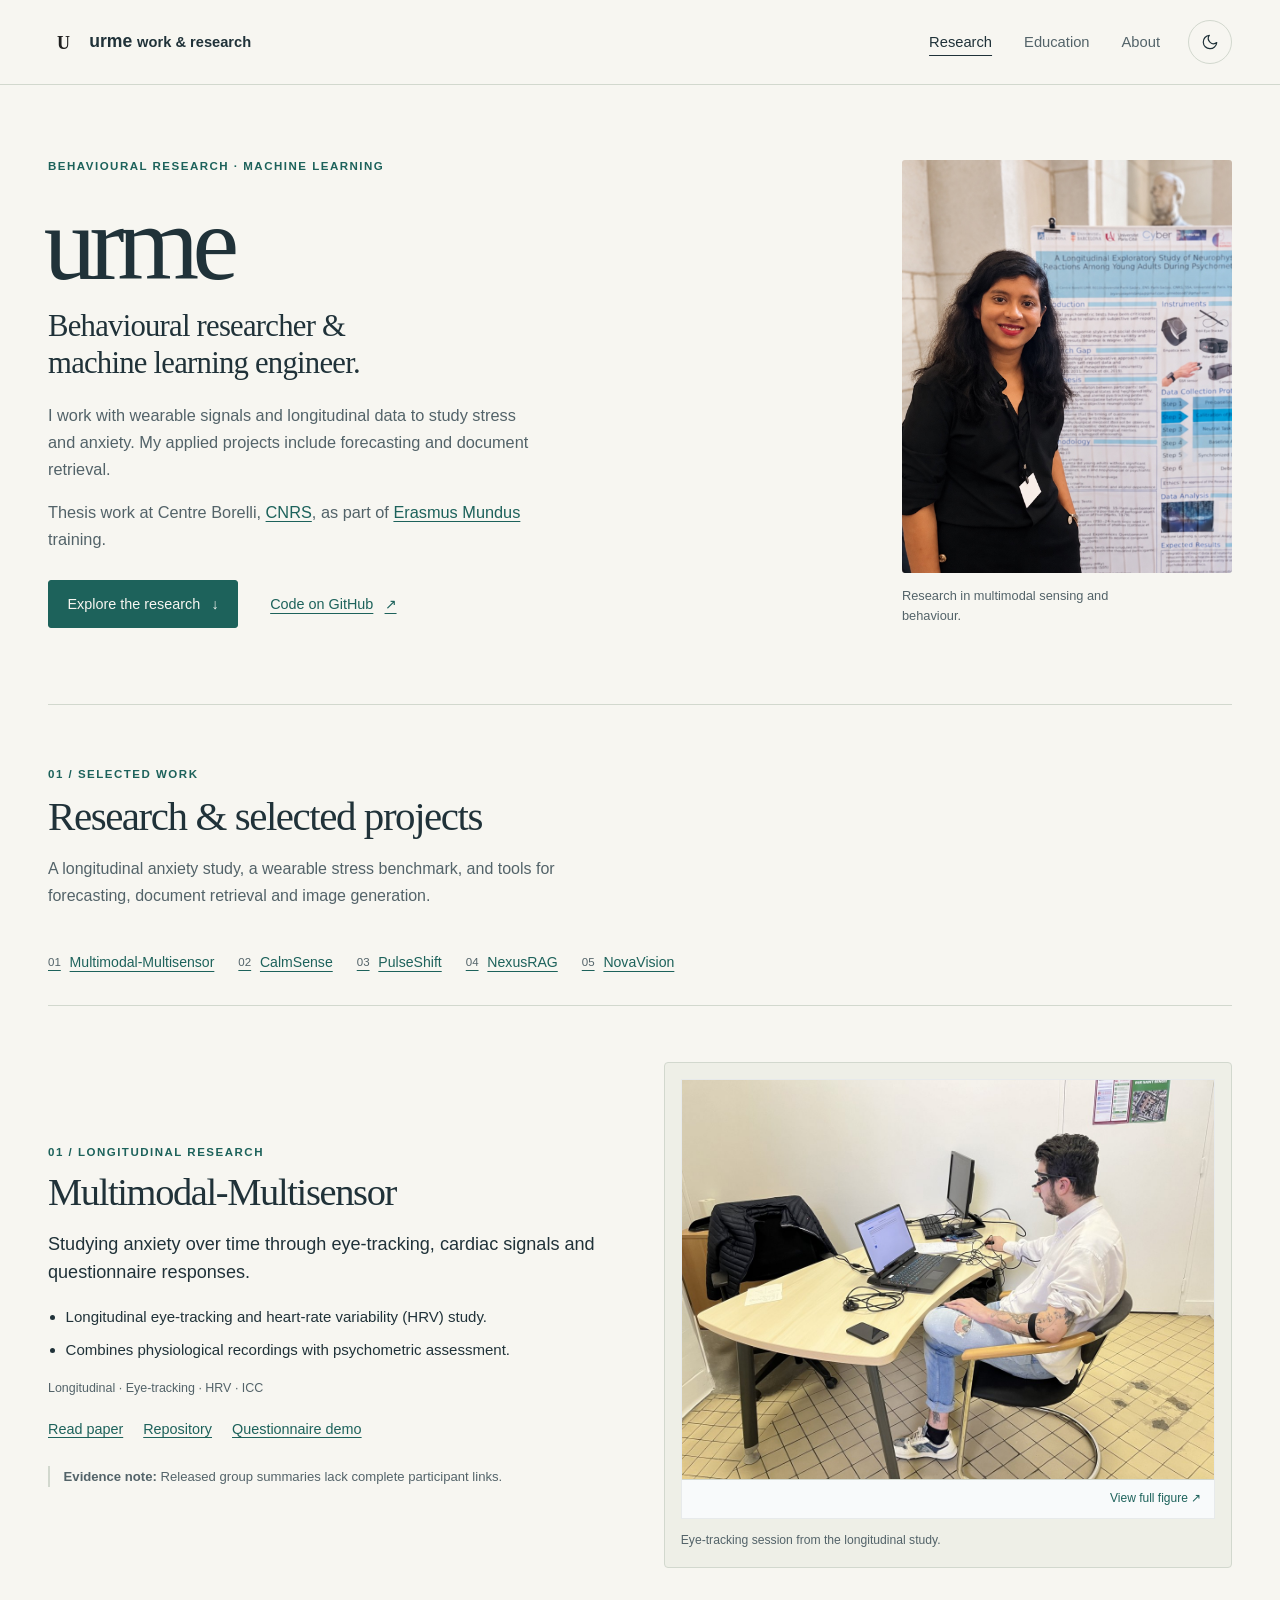
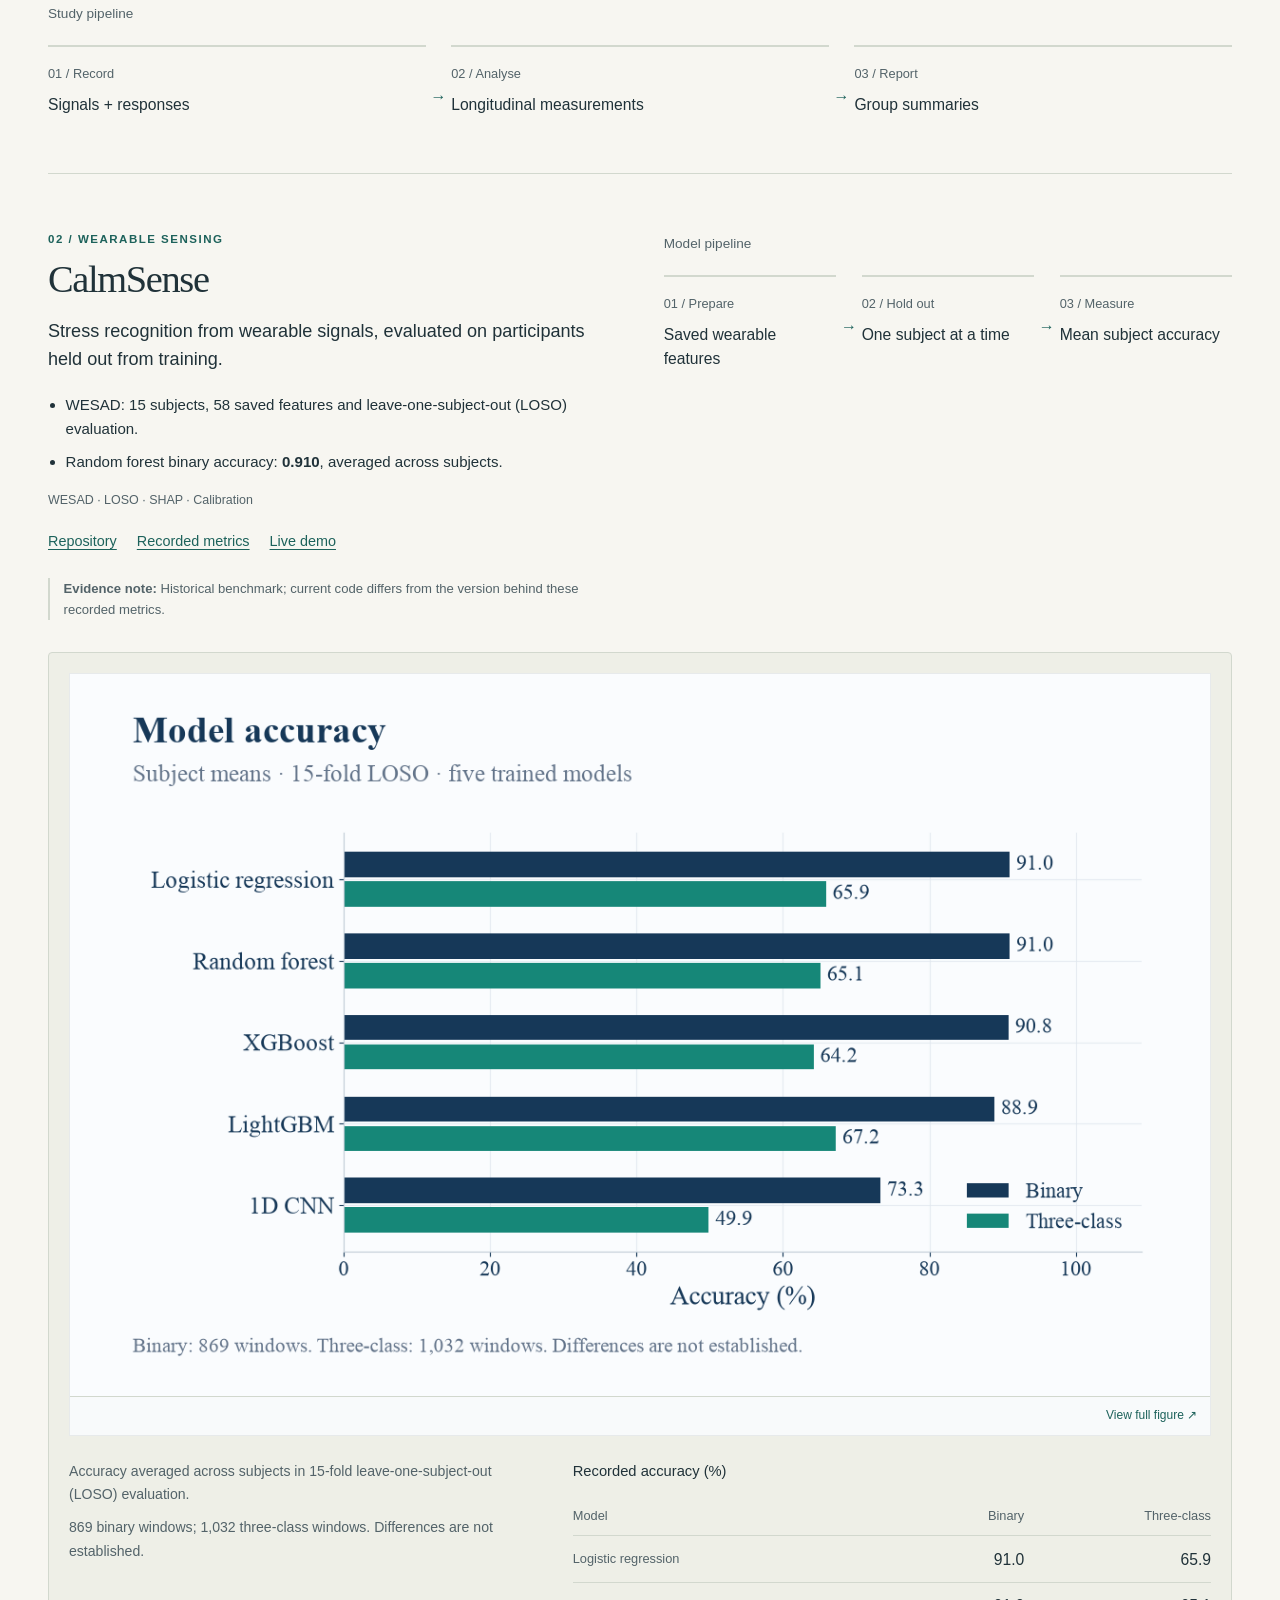
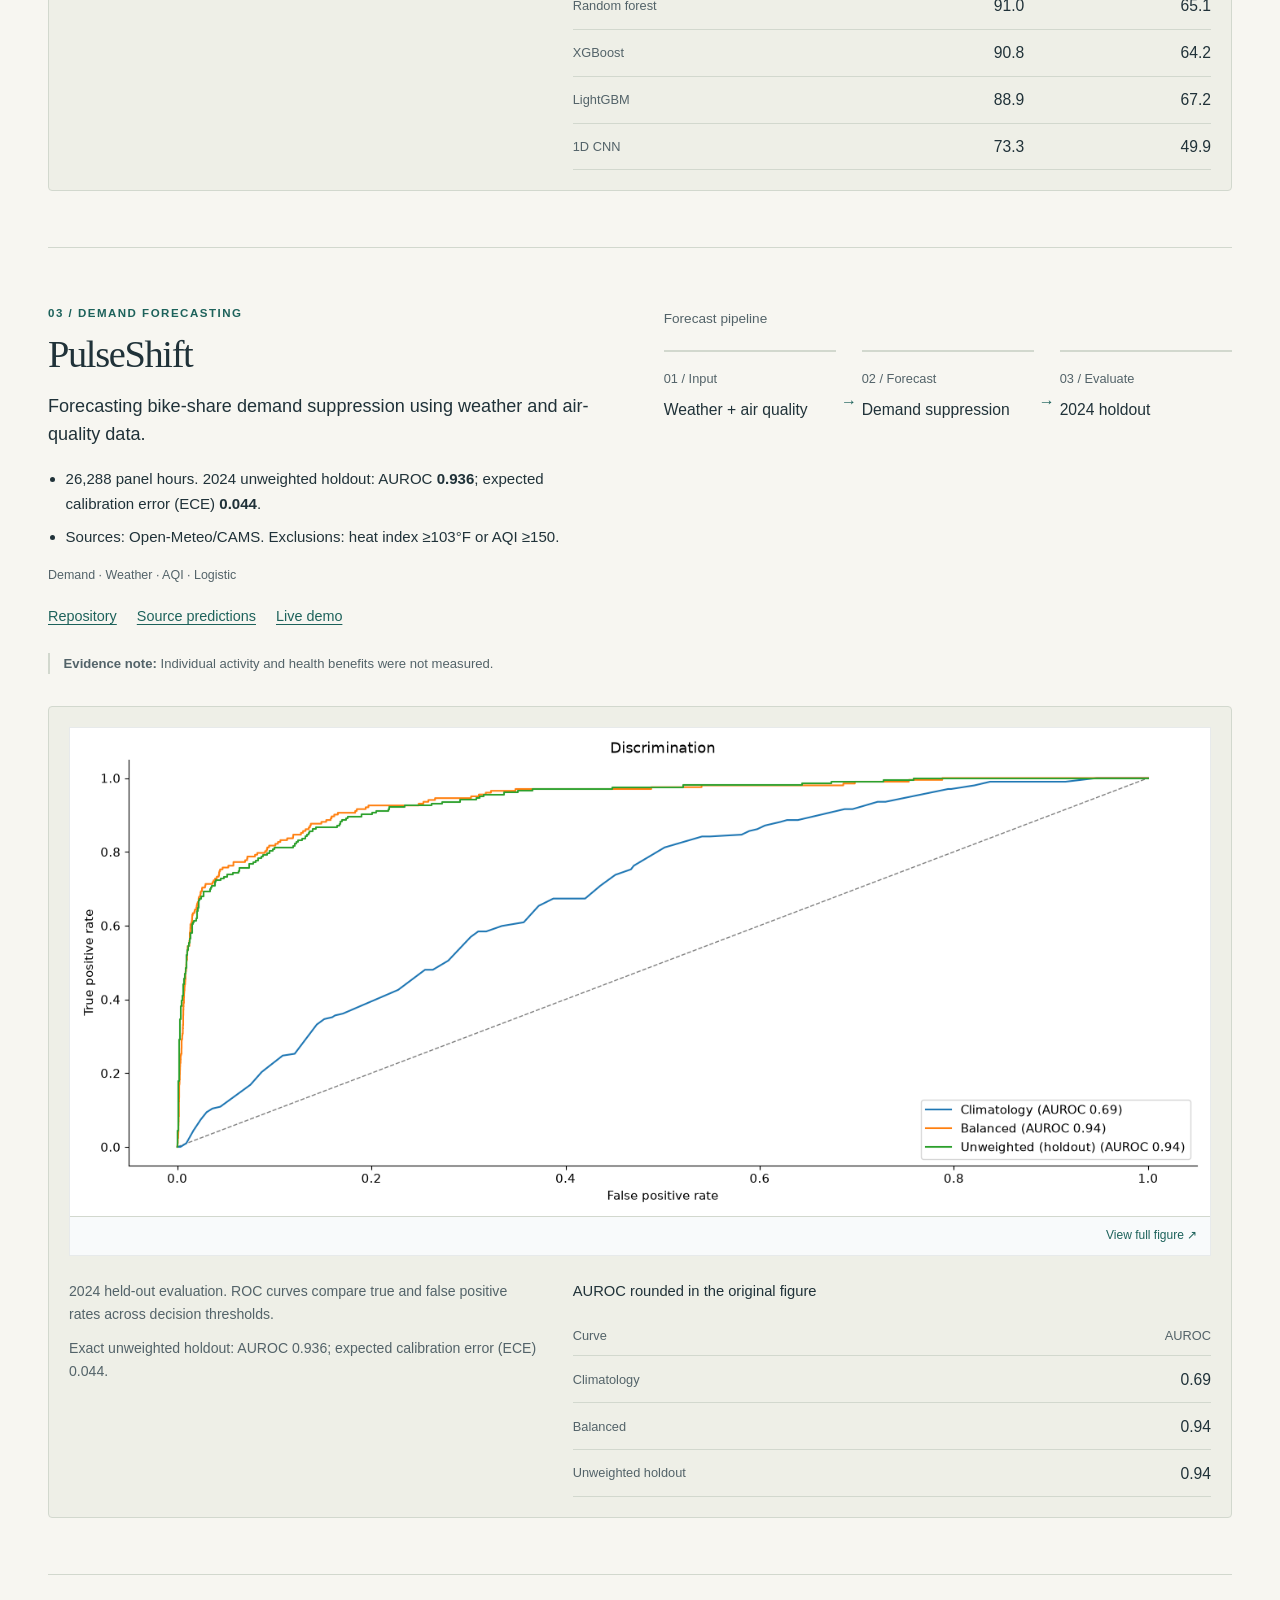
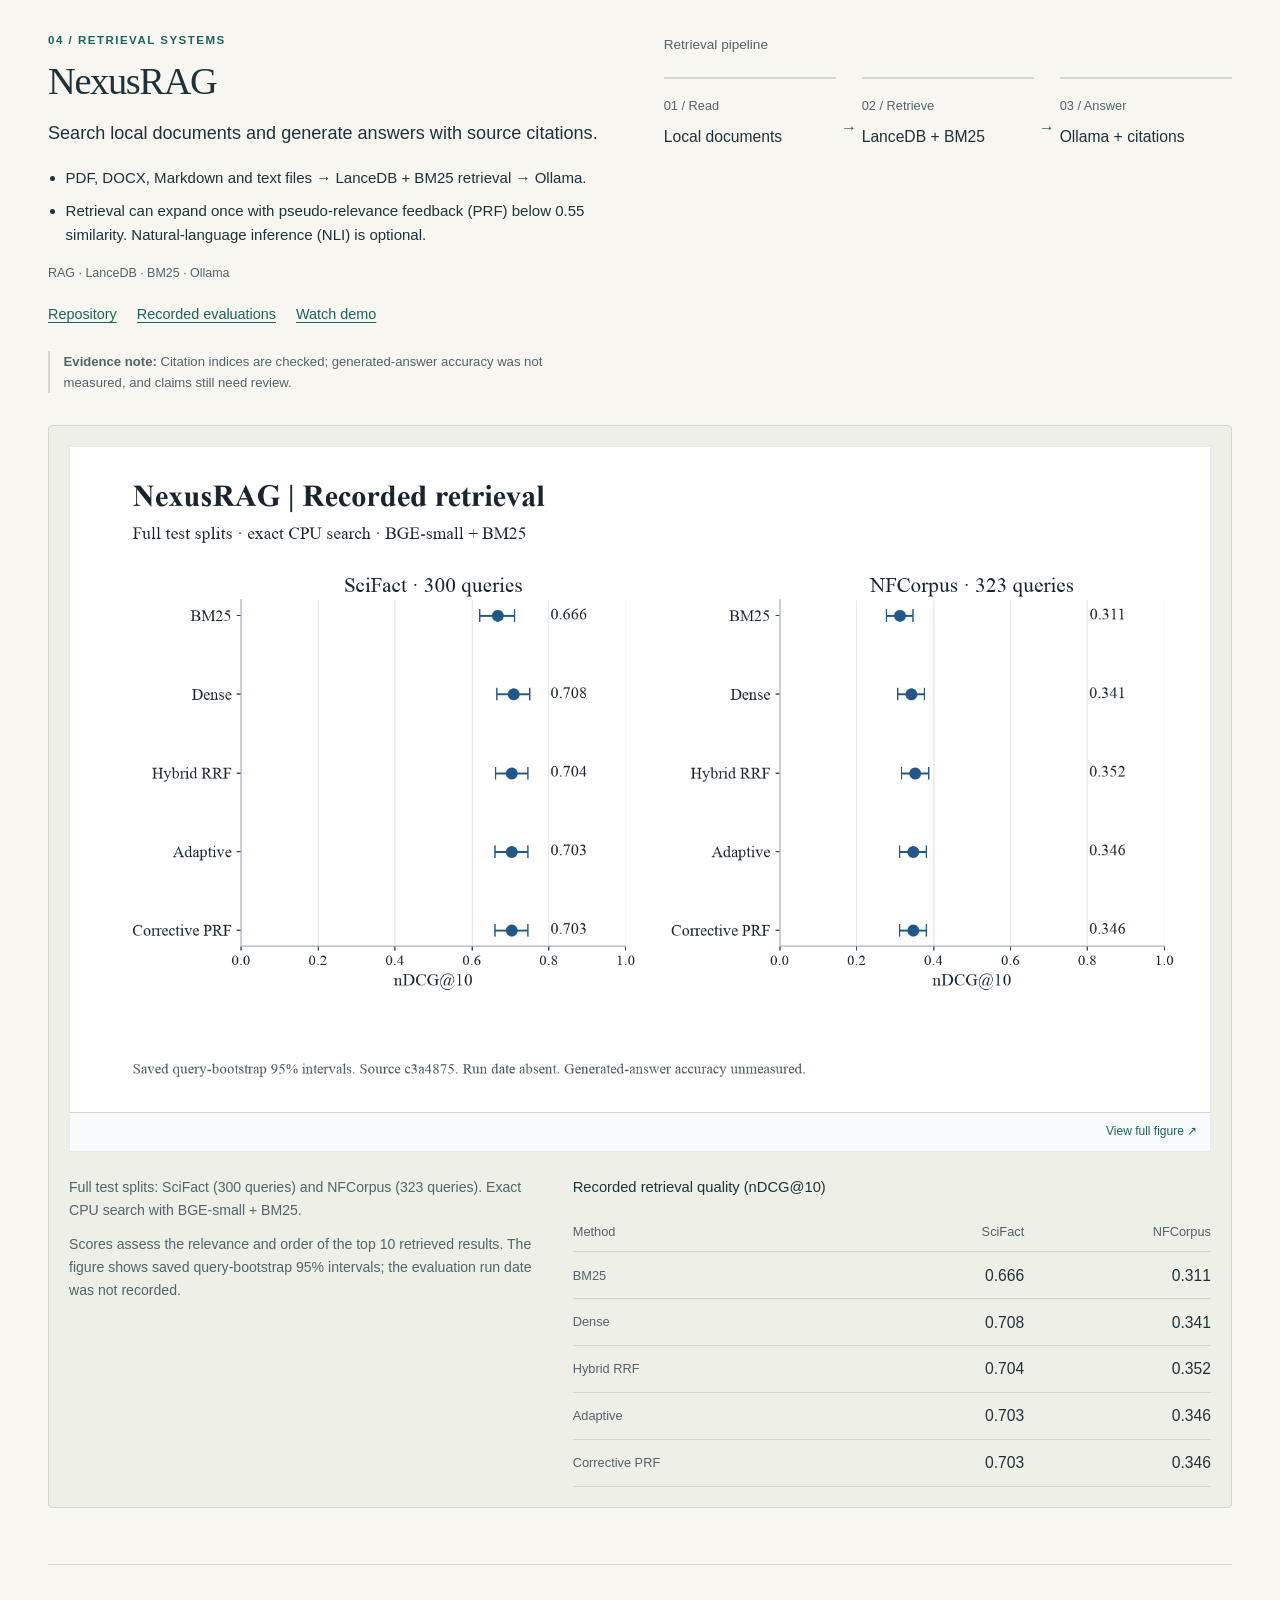
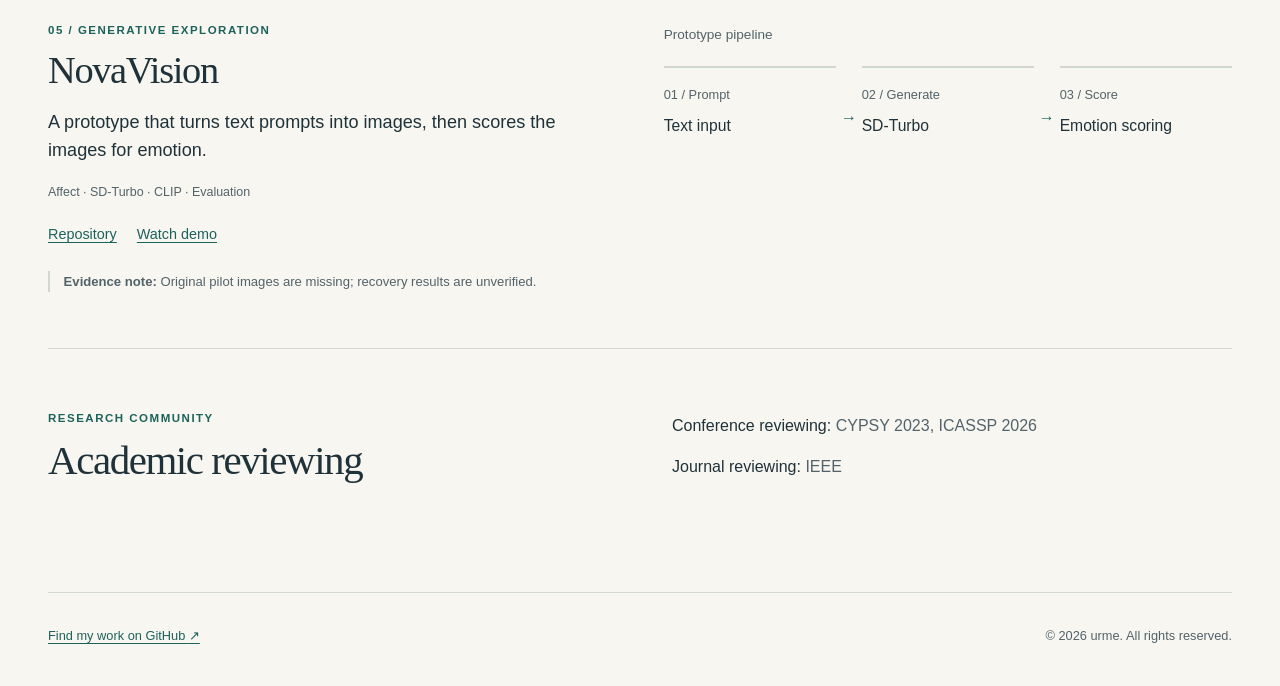
==== commit 632ed19a: "updated visuals" ====
--- a/index.html
+++ b/index.html
@@ -130,7 +130,27 @@
           <p class="section-intro">A longitudinal anxiety study, a wearable stress benchmark, and tools for forecasting, document retrieval and image generation.</p>
         </div>
 
-        <article class="paper-entry">
+        <nav class="project-index" aria-label="Jump to a project">
+          <ol>
+            <li>
+              <button type="button" data-scroll-to="multimodal"><span aria-hidden="true">01</span> Multimodal-Multisensor</button>
+            </li>
+            <li>
+              <button type="button" data-scroll-to="calmsense"><span aria-hidden="true">02</span> CalmSense</button>
+            </li>
+            <li>
+              <button type="button" data-scroll-to="pulseshift"><span aria-hidden="true">03</span> PulseShift</button>
+            </li>
+            <li>
+              <button type="button" data-scroll-to="nexusrag"><span aria-hidden="true">04</span> NexusRAG</button>
+            </li>
+            <li>
+              <button type="button" data-scroll-to="novavision"><span aria-hidden="true">05</span> NovaVision</button>
+            </li>
+          </ol>
+        </nav>
+
+        <article class="paper-entry paper-entry--study" id="multimodal">
           <div class="paper-copy">
             <p class="project-kind">01 / Longitudinal research</p>
             <h3 class="paper-title">Multimodal-Multisensor</h3>
@@ -144,12 +164,32 @@
             <p class="project-note"><strong>Evidence note:</strong> Released group summaries lack complete participant links.</p>
           </div>
           <figure class="project-media">
-            <a class="paper-image-link" href="assets/project-multimodal.jpg" target="_blank" rel="noopener noreferrer"><img src="assets/project-multimodal.jpg" alt="Multimodal-Multisensor: participant wearing eye-tracking glasses during a data-collection session" class="paper-image" loading="lazy" decoding="async" width="1200" height="900"></a>
-            <figcaption>A session photograph preserved from the original eye-tracking study.</figcaption>
+            <a class="paper-image-link" href="assets/project-multimodal.jpg" target="_blank" rel="noopener noreferrer">
+              <img src="assets/project-multimodal.jpg" alt="Multimodal-Multisensor: participant wearing eye-tracking glasses during a data-collection session" class="paper-image" loading="lazy" decoding="async" width="1200" height="900">
+              <span class="figure-action">View full figure <span aria-hidden="true">↗</span></span>
+            </a>
+            <figcaption>Eye-tracking session from the longitudinal study.</figcaption>
           </figure>
+          <div class="project-method">
+            <p class="method-label">Study pipeline</p>
+            <ol class="project-flow">
+              <li>
+                <span>01 / Record</span>
+                <strong>Signals + responses</strong>
+              </li>
+              <li>
+                <span>02 / Analyse</span>
+                <strong>Longitudinal measurements</strong>
+              </li>
+              <li>
+                <span>03 / Report</span>
+                <strong>Group summaries</strong>
+              </li>
+            </ol>
+          </div>
         </article>
 
-        <article class="paper-entry">
+        <article class="paper-entry" id="calmsense">
           <div class="paper-copy">
             <p class="project-kind">02 / Wearable sensing</p>
             <h3 class="paper-title">CalmSense</h3>
@@ -162,13 +202,75 @@
             <p class="paper-links"><a href="https://github.com/urmeo/calm-sense" target="_blank" rel="noopener noreferrer" class="code-link">Repository</a> <a href="https://github.com/urmeo/calm-sense/blob/2f29a3ee9d340754f1a66e6830e357621ab974bb/outputs/results/metrics.json" target="_blank" rel="noopener noreferrer" class="code-link">Recorded metrics</a> <a href="https://urmeo.github.io/calm-sense/" target="_blank" rel="noopener noreferrer" class="code-link">Live demo</a></p>
             <p class="project-note"><strong>Evidence note:</strong> Historical benchmark; current code differs from the version behind these recorded metrics.</p>
           </div>
-          <figure class="project-media">
-            <a class="paper-image-link" href="assets/project-calmsense.png" target="_blank" rel="noopener noreferrer"><img src="assets/project-calmsense.png" alt="CalmSense recorded subject-holdout accuracy from saved model metrics" class="paper-image" loading="lazy" decoding="async" width="1200" height="760"></a>
-            <figcaption>Subject-holdout accuracy from recorded model metrics.</figcaption>
+          <div class="project-method">
+            <p class="method-label">Model pipeline</p>
+            <ol class="project-flow">
+              <li>
+                <span>01 / Prepare</span>
+                <strong>Saved wearable features</strong>
+              </li>
+              <li>
+                <span>02 / Hold out</span>
+                <strong>One subject at a time</strong>
+              </li>
+              <li>
+                <span>03 / Measure</span>
+                <strong>Mean subject accuracy</strong>
+              </li>
+            </ol>
+          </div>
+          <figure class="project-media chart-media">
+            <a class="paper-image-link" href="assets/project-calmsense.png" target="_blank" rel="noopener noreferrer">
+              <img src="assets/project-calmsense.png" alt="CalmSense recorded subject-holdout accuracy from saved model metrics" class="paper-image" loading="lazy" decoding="async" width="1200" height="760">
+              <span class="figure-action">View full figure <span aria-hidden="true">↗</span></span>
+            </a>
+            <figcaption class="figure-notes">
+              <div class="figure-context">
+                <p>Accuracy averaged across subjects in 15-fold leave-one-subject-out (LOSO) evaluation.</p>
+                <p>869 binary windows; 1,032 three-class windows. Differences are not established.</p>
+              </div>
+              <table class="results-table">
+                <caption>Recorded accuracy (%)</caption>
+                <thead>
+                  <tr>
+                    <th scope="col">Model</th>
+                    <th scope="col">Binary</th>
+                    <th scope="col">Three-class</th>
+                  </tr>
+                </thead>
+                <tbody>
+                  <tr>
+                    <th scope="row">Logistic regression</th>
+                    <td>91.0</td>
+                    <td>65.9</td>
+                  </tr>
+                  <tr>
+                    <th scope="row">Random forest</th>
+                    <td>91.0</td>
+                    <td>65.1</td>
+                  </tr>
+                  <tr>
+                    <th scope="row">XGBoost</th>
+                    <td>90.8</td>
+                    <td>64.2</td>
+                  </tr>
+                  <tr>
+                    <th scope="row">LightGBM</th>
+                    <td>88.9</td>
+                    <td>67.2</td>
+                  </tr>
+                  <tr>
+                    <th scope="row">1D CNN</th>
+                    <td>73.3</td>
+                    <td>49.9</td>
+                  </tr>
+                </tbody>
+              </table>
+            </figcaption>
           </figure>
         </article>
 
-        <article class="paper-entry">
+        <article class="paper-entry" id="pulseshift">
           <div class="paper-copy">
             <p class="project-kind">03 / Demand forecasting</p>
             <h3 class="paper-title">PulseShift</h3>
@@ -181,13 +283,61 @@
             <p class="paper-links"><a href="https://github.com/urmeo/pulse-shift" target="_blank" rel="noopener noreferrer" class="code-link">Repository</a> <a href="https://github.com/urmeo/pulse-shift/blob/3a134ea45fb5b274cd5a959762b493c03319c455/outputs/tables/holdout_predictions.csv" target="_blank" rel="noopener noreferrer" class="code-link">Source predictions</a> <a href="https://urmeo.github.io/pulse-shift/" target="_blank" rel="noopener noreferrer" class="code-link">Live demo</a></p>
             <p class="project-note"><strong>Evidence note:</strong> Individual activity and health benefits were not measured.</p>
           </div>
-          <figure class="project-media">
-            <a class="paper-image-link" href="assets/pulse.png" target="_blank" rel="noopener noreferrer"><img src="assets/pulse.png" alt="PulseShift 2024 held-out ROC curves" class="paper-image" loading="lazy" decoding="async" width="1400" height="600"></a>
-            <figcaption>ROC curves from the 2024 held-out evaluation.</figcaption>
+          <div class="project-method">
+            <p class="method-label">Forecast pipeline</p>
+            <ol class="project-flow">
+              <li>
+                <span>01 / Input</span>
+                <strong>Weather + air quality</strong>
+              </li>
+              <li>
+                <span>02 / Forecast</span>
+                <strong>Demand suppression</strong>
+              </li>
+              <li>
+                <span>03 / Evaluate</span>
+                <strong>2024 holdout</strong>
+              </li>
+            </ol>
+          </div>
+          <figure class="project-media chart-media">
+            <a class="paper-image-link" href="assets/pulse.png" target="_blank" rel="noopener noreferrer">
+              <img src="assets/pulse.png" alt="PulseShift 2024 held-out ROC curves" class="paper-image" loading="lazy" decoding="async" width="1400" height="600">
+              <span class="figure-action">View full figure <span aria-hidden="true">↗</span></span>
+            </a>
+            <figcaption class="figure-notes">
+              <div class="figure-context">
+                <p>2024 held-out evaluation. ROC curves compare true and false positive rates across decision thresholds.</p>
+                <p>Exact unweighted holdout: AUROC 0.936; expected calibration error (ECE) 0.044.</p>
+              </div>
+              <table class="results-table">
+                <caption>AUROC rounded in the original figure</caption>
+                <thead>
+                  <tr>
+                    <th scope="col">Curve</th>
+                    <th scope="col">AUROC</th>
+                  </tr>
+                </thead>
+                <tbody>
+                  <tr>
+                    <th scope="row">Climatology</th>
+                    <td>0.69</td>
+                  </tr>
+                  <tr>
+                    <th scope="row">Balanced</th>
+                    <td>0.94</td>
+                  </tr>
+                  <tr>
+                    <th scope="row">Unweighted holdout</th>
+                    <td>0.94</td>
+                  </tr>
+                </tbody>
+              </table>
+            </figcaption>
           </figure>
         </article>
 
-        <article class="paper-entry">
+        <article class="paper-entry" id="nexusrag">
           <div class="paper-copy">
             <p class="project-kind">04 / Retrieval systems</p>
             <h3 class="paper-title">NexusRAG</h3>
@@ -200,13 +350,75 @@
             <p class="paper-links"><a href="https://github.com/urmeo/nexus-rag" target="_blank" rel="noopener noreferrer" class="code-link">Repository</a> <a href="https://github.com/urmeo/nexus-rag/tree/d9478d9931fa27088f153cca64d87604c6f914f6/outputs/results" target="_blank" rel="noopener noreferrer" class="code-link">Recorded evaluations</a> <a href="https://youtu.be/AbSin2y_XEw" target="_blank" rel="noopener noreferrer" class="code-link">Watch demo</a></p>
             <p class="project-note"><strong>Evidence note:</strong> Citation indices are checked; generated-answer accuracy was not measured, and claims still need review.</p>
           </div>
-          <figure class="project-media">
-            <a class="paper-image-link" href="assets/project-nexusrag.png" target="_blank" rel="noopener noreferrer"><img src="assets/project-nexusrag.png" alt="NexusRAG recorded SciFact 300 and NFCorpus 323-query retrieval results" class="paper-image" loading="lazy" decoding="async" width="1800" height="1050"></a>
-            <figcaption>Recorded retrieval evaluations: SciFact (300 queries) and NFCorpus (323 queries).</figcaption>
+          <div class="project-method">
+            <p class="method-label">Retrieval pipeline</p>
+            <ol class="project-flow">
+              <li>
+                <span>01 / Read</span>
+                <strong>Local documents</strong>
+              </li>
+              <li>
+                <span>02 / Retrieve</span>
+                <strong>LanceDB + BM25</strong>
+              </li>
+              <li>
+                <span>03 / Answer</span>
+                <strong>Ollama + citations</strong>
+              </li>
+            </ol>
+          </div>
+          <figure class="project-media chart-media">
+            <a class="paper-image-link" href="assets/project-nexusrag.png" target="_blank" rel="noopener noreferrer">
+              <img src="assets/project-nexusrag.png" alt="NexusRAG recorded SciFact 300 and NFCorpus 323-query retrieval results" class="paper-image" loading="lazy" decoding="async" width="1800" height="1050">
+              <span class="figure-action">View full figure <span aria-hidden="true">↗</span></span>
+            </a>
+            <figcaption class="figure-notes">
+              <div class="figure-context">
+                <p>Full test splits: SciFact (300 queries) and NFCorpus (323 queries). Exact CPU search with BGE-small + BM25.</p>
+                <p>Scores assess the relevance and order of the top 10 retrieved results. The figure shows saved query-bootstrap 95% intervals; the evaluation run date was not recorded.</p>
+              </div>
+              <table class="results-table">
+                <caption>Recorded retrieval quality (nDCG@10)</caption>
+                <thead>
+                  <tr>
+                    <th scope="col">Method</th>
+                    <th scope="col">SciFact</th>
+                    <th scope="col">NFCorpus</th>
+                  </tr>
+                </thead>
+                <tbody>
+                  <tr>
+                    <th scope="row">BM25</th>
+                    <td>0.666</td>
+                    <td>0.311</td>
+                  </tr>
+                  <tr>
+                    <th scope="row">Dense</th>
+                    <td>0.708</td>
+                    <td>0.341</td>
+                  </tr>
+                  <tr>
+                    <th scope="row">Hybrid RRF</th>
+                    <td>0.704</td>
+                    <td>0.352</td>
+                  </tr>
+                  <tr>
+                    <th scope="row">Adaptive</th>
+                    <td>0.703</td>
+                    <td>0.346</td>
+                  </tr>
+                  <tr>
+                    <th scope="row">Corrective PRF</th>
+                    <td>0.703</td>
+                    <td>0.346</td>
+                  </tr>
+                </tbody>
+              </table>
+            </figcaption>
           </figure>
         </article>
 
-        <article class="paper-entry">
+        <article class="paper-entry" id="novavision">
           <div class="paper-copy">
             <p class="project-kind">05 / Generative exploration</p>
             <h3 class="paper-title">NovaVision</h3>
@@ -215,12 +427,23 @@
             <p class="paper-links"><a href="https://github.com/urmeo/nova-vision" target="_blank" rel="noopener noreferrer" class="code-link">Repository</a> <a href="https://youtu.be/S7LZsnMPOmA" target="_blank" rel="noopener noreferrer" class="code-link">Watch demo</a></p>
             <p class="project-note"><strong>Evidence note:</strong> Original pilot images are missing; recovery results are unverified.</p>
           </div>
-          <figure class="project-media project-pipeline">
-            <div class="pipeline-step"><span>Prompt</span><strong>Text input</strong></div>
-            <div class="pipeline-step"><span>Generate</span><strong>SD-Turbo</strong></div>
-            <div class="pipeline-step"><span>Evaluate</span><strong>Emotion scoring</strong></div>
-            <figcaption>Prototype workflow</figcaption>
-          </figure>
+          <div class="project-method">
+            <p class="method-label">Prototype pipeline</p>
+            <ol class="project-flow">
+              <li>
+                <span>01 / Prompt</span>
+                <strong>Text input</strong>
+              </li>
+              <li>
+                <span>02 / Generate</span>
+                <strong>SD-Turbo</strong>
+              </li>
+              <li>
+                <span>03 / Score</span>
+                <strong>Emotion scoring</strong>
+              </li>
+            </ol>
+          </div>
         </article>
 
       </section>
--- a/assets/css/main.css
+++ b/assets/css/main.css
@@ -133,7 +133,8 @@
 
 .page-view,
 #content-root,
-#selected-work {
+#selected-work,
+.paper-entry {
   scroll-margin-top: calc(var(--header-height) + 1.5rem);
 }
 
@@ -420,8 +421,7 @@
   margin-bottom: 0.65rem;
 }
 
-.section-heading h2,
-.content-section > h2 {
+.section-heading h2 {
   font-size: clamp(1.9rem, 3.2vw, 2.7rem);
   letter-spacing: -0.035em;
 }
@@ -437,14 +437,45 @@
 }
 
 .work-section .section-heading {
-  margin-bottom: 0;
+  margin-bottom: 2rem;
+}
+
+.project-index ol {
+  display: flex;
+  flex-wrap: wrap;
+  gap: 0.25rem 1.5rem;
+  margin: 0;
+  padding: 0 0 1.25rem;
+  border-bottom: 1px solid var(--line);
+  list-style: none;
+}
+
+.project-index button {
+  display: inline-flex;
+  align-items: center;
+  gap: 0.55rem;
+  min-height: 44px;
+  padding: 0;
+  border: 0;
+  background: transparent;
+  color: var(--accent);
+  font-size: 0.88rem;
+  text-decoration: underline;
+  text-underline-offset: 0.25em;
+  cursor: pointer;
+}
+
+.project-index button span {
+  color: var(--muted);
+  font-size: 0.72rem;
+  text-decoration: none;
 }
 
 .paper-entry {
   display: grid;
   grid-template-columns: minmax(0, 1fr) minmax(0, 1.03fr);
-  align-items: center;
-  gap: 64px;
+  align-items: start;
+  gap: 2rem 64px;
   padding: 3.5rem 0;
   border-bottom: 1px solid var(--line);
 }
@@ -560,8 +591,7 @@
   line-height: 1.6;
 }
 
-.paper-image-link::after {
-  content: "View full figure ↗";
+.figure-action {
   display: block;
   padding: 0.55rem 0.8rem;
   color: #1d625b;
@@ -570,35 +600,130 @@
   text-align: right;
 }
 
-.project-pipeline {
+.project-method {
+  grid-column: 2;
+  grid-row: 1;
+  min-width: 0;
+  padding-top: 0.2rem;
+}
+
+.method-label {
+  margin: 0 0 1.25rem;
+  color: var(--muted);
+  font-size: 0.85rem;
+}
+
+.project-flow {
   display: grid;
-  gap: 0;
-  padding: 1.4rem 1.6rem;
-}
-
-.pipeline-step {
+  grid-template-columns: repeat(3, minmax(0, 1fr));
+  gap: 1.6rem;
+  margin: 0;
+  padding: 0;
+  list-style: none;
+}
+
+.project-flow li {
+  position: relative;
+  padding-top: 1rem;
+  border-top: 2px solid var(--line);
+}
+
+.project-flow li:not(:last-child)::after {
+  content: "→";
+  position: absolute;
+  top: 2.3rem;
+  right: -1.3rem;
+  color: var(--accent);
+}
+
+.project-flow span {
+  display: block;
+  margin-bottom: 0.55rem;
+  color: var(--muted);
+  font-size: 0.8rem;
+}
+
+.project-flow strong {
+  display: block;
+  font-size: 0.98rem;
+  font-weight: 500;
+  line-height: 1.5;
+}
+
+.paper-entry--study {
+  align-items: center;
+}
+
+.paper-entry--study .project-method {
+  grid-column: 1 / -1;
+  grid-row: 2;
+}
+
+.chart-media {
+  grid-column: 1 / -1;
+  grid-row: 2;
+  padding: 1.25rem;
+}
+
+.chart-media .figure-notes {
   display: grid;
-  grid-template-columns: 85px minmax(0, 1fr);
-  align-items: baseline;
-  gap: 1rem;
-  padding: 1.5rem 0;
+  grid-template-columns: minmax(0, 0.85fr) minmax(0, 1.15fr);
+  gap: 2rem;
+  margin-top: 1.5rem;
+}
+
+.figure-context p {
+  margin-bottom: 0.65rem;
+  font-size: 0.88rem;
+  line-height: 1.65;
+}
+
+.figure-context p:last-child {
+  margin-bottom: 0;
+}
+
+.results-table {
+  width: 100%;
+  border-collapse: collapse;
+  table-layout: fixed;
+  font-variant-numeric: tabular-nums;
+}
+
+.results-table caption {
+  padding-bottom: 0.75rem;
+  color: var(--ink);
+  font-size: 0.92rem;
+  font-weight: 500;
+  text-align: left;
+}
+
+.results-table th,
+.results-table td {
+  padding: 0.65rem 0.5rem;
   border-bottom: 1px solid var(--line);
-}
-
-.pipeline-step span {
-  color: var(--muted);
-  font-size: 0.76rem;
-}
-
-.pipeline-step strong {
-  font-family: var(--font-display);
-  font-size: 1.65rem;
-  font-weight: 400;
-  letter-spacing: -0.02em;
-}
-
-.project-pipeline figcaption {
-  padding-top: 0.4rem;
+  text-align: right;
+}
+
+.results-table th {
+  color: var(--muted);
+  font-size: 0.8rem;
+  font-weight: 500;
+  line-height: 1.5;
+}
+
+.results-table td {
+  color: var(--ink);
+  font-size: 0.98rem;
+}
+
+.results-table th:first-child {
+  width: 44%;
+  padding-left: 0;
+  text-align: left;
+}
+
+.results-table tr > :last-child {
+  padding-right: 0;
 }
 
 .service-section {
@@ -1014,6 +1139,23 @@
 }
 
 @media (max-width: 860px) {
+  .project-flow {
+    grid-template-columns: minmax(0, 1fr);
+    gap: 1.5rem;
+  }
+
+  .project-flow span {
+    margin-bottom: 0.25rem;
+  }
+
+  .project-flow li:not(:last-child)::after {
+    content: "↓";
+    top: auto;
+    right: auto;
+    bottom: -1.35rem;
+    left: 0;
+  }
+
   .hero-block {
     grid-template-columns: minmax(0, 1fr) 250px;
     gap: 32px;
@@ -1033,10 +1175,6 @@
 
   .paper-title {
     font-size: 2rem;
-  }
-
-  .record-entry {
-    grid-template-columns: 100px minmax(0, 1fr);
   }
 
   .record-copy {
@@ -1159,11 +1297,6 @@
     padding: 2.5rem 0 2.75rem;
   }
 
-  .hero-copy {
-    grid-column: 1;
-    grid-row: 1;
-  }
-
   .hero-copy h1 {
     font-size: 5.5rem;
   }
@@ -1196,10 +1329,6 @@
     grid-row: 2;
   }
 
-  .profile-photo {
-    aspect-ratio: 4 / 5;
-  }
-
   .hero-caption {
     margin: 0;
     max-width: 21ch;
@@ -1217,8 +1346,7 @@
     margin-bottom: 1.75rem;
   }
 
-  .section-heading h2,
-  .content-section > h2 {
+  .section-heading h2 {
     font-size: 2rem;
   }
 
@@ -1236,31 +1364,39 @@
     padding: 2.5rem 0;
   }
 
-  .paper-copy {
-    grid-row: 1;
-    grid-column: 1;
-  }
-
   .project-media {
-    grid-row: 2;
+    grid-row: 3;
     grid-column: 1;
     padding: 0.75rem;
   }
 
+  .project-method {
+    grid-column: 1;
+    grid-row: 2;
+    padding: 0;
+  }
+
+  .paper-entry--study .project-media {
+    grid-row: 2;
+  }
+
+  .paper-entry--study .project-method {
+    grid-column: 1;
+    grid-row: 3;
+  }
+
+  .chart-media .figure-notes {
+    grid-template-columns: minmax(0, 1fr);
+    gap: 1.5rem;
+    margin-top: 1.25rem;
+  }
+
   .paper-title {
     font-size: 2.05rem;
   }
 
   .paper-summary {
     font-size: 1.08rem;
-  }
-
-  .project-pipeline {
-    padding: 1.25rem;
-  }
-
-  .pipeline-step {
-    padding-block: 1.15rem;
   }
 
   .service-section {
@@ -1412,7 +1548,9 @@
   .site-header,
   .scroll-top,
   .skip-link,
-  .hero-actions {
+  .hero-actions,
+  .project-index,
+  .figure-action {
     display: none !important;
   }
 
@@ -1511,7 +1649,7 @@
 
   .paper-entry {
     grid-template-columns: minmax(0, 1.1fr) minmax(0, 1fr);
-    gap: 18px;
+    gap: 18px 24px;
     align-items: start;
     padding-block: 1.2rem;
   }
@@ -1533,7 +1671,7 @@
   }
 
   .paper-image {
-    max-height: 58mm;
+    max-height: 75mm;
   }
 
   .project-media figcaption {
@@ -1555,13 +1693,69 @@
     font-size: 9pt;
   }
 
-  .pipeline-step {
-    padding-block: 0.8rem;
-    grid-template-columns: 60px minmax(0, 1fr);
-  }
-
-  .pipeline-step strong {
-    font-size: 13pt;
+  .project-method {
+    grid-column: 2;
+    grid-row: 1;
+  }
+
+  .paper-entry--study .project-method {
+    grid-column: 1 / -1;
+    grid-row: 2;
+  }
+
+  .paper-entry--study .project-media {
+    grid-column: 2;
+    grid-row: 1;
+  }
+
+  .project-flow {
+    grid-template-columns: minmax(0, 1fr);
+    gap: 12px;
+  }
+
+  .project-flow li {
+    padding-top: 8px;
+    border-color: #ccc;
+  }
+
+  .project-flow li::after {
+    display: none;
+  }
+
+  .project-flow strong {
+    font-size: 10pt;
+  }
+
+  .paper-entry--study .project-flow {
+    grid-template-columns: repeat(3, minmax(0, 1fr));
+    gap: 18px;
+  }
+
+  .chart-media {
+    grid-column: 1 / -1;
+    grid-row: 2;
+  }
+
+  .chart-media .figure-notes {
+    grid-template-columns: minmax(0, 0.85fr) minmax(0, 1.15fr);
+    gap: 18px;
+    margin-top: 12px;
+  }
+
+  .figure-context p,
+  .results-table th {
+    font-size: 9pt;
+  }
+
+  .results-table caption,
+  .results-table td {
+    font-size: 10pt;
+  }
+
+  .results-table th,
+  .results-table td {
+    padding-block: 6px;
+    border-color: #ccc;
   }
 
   .record-entry {
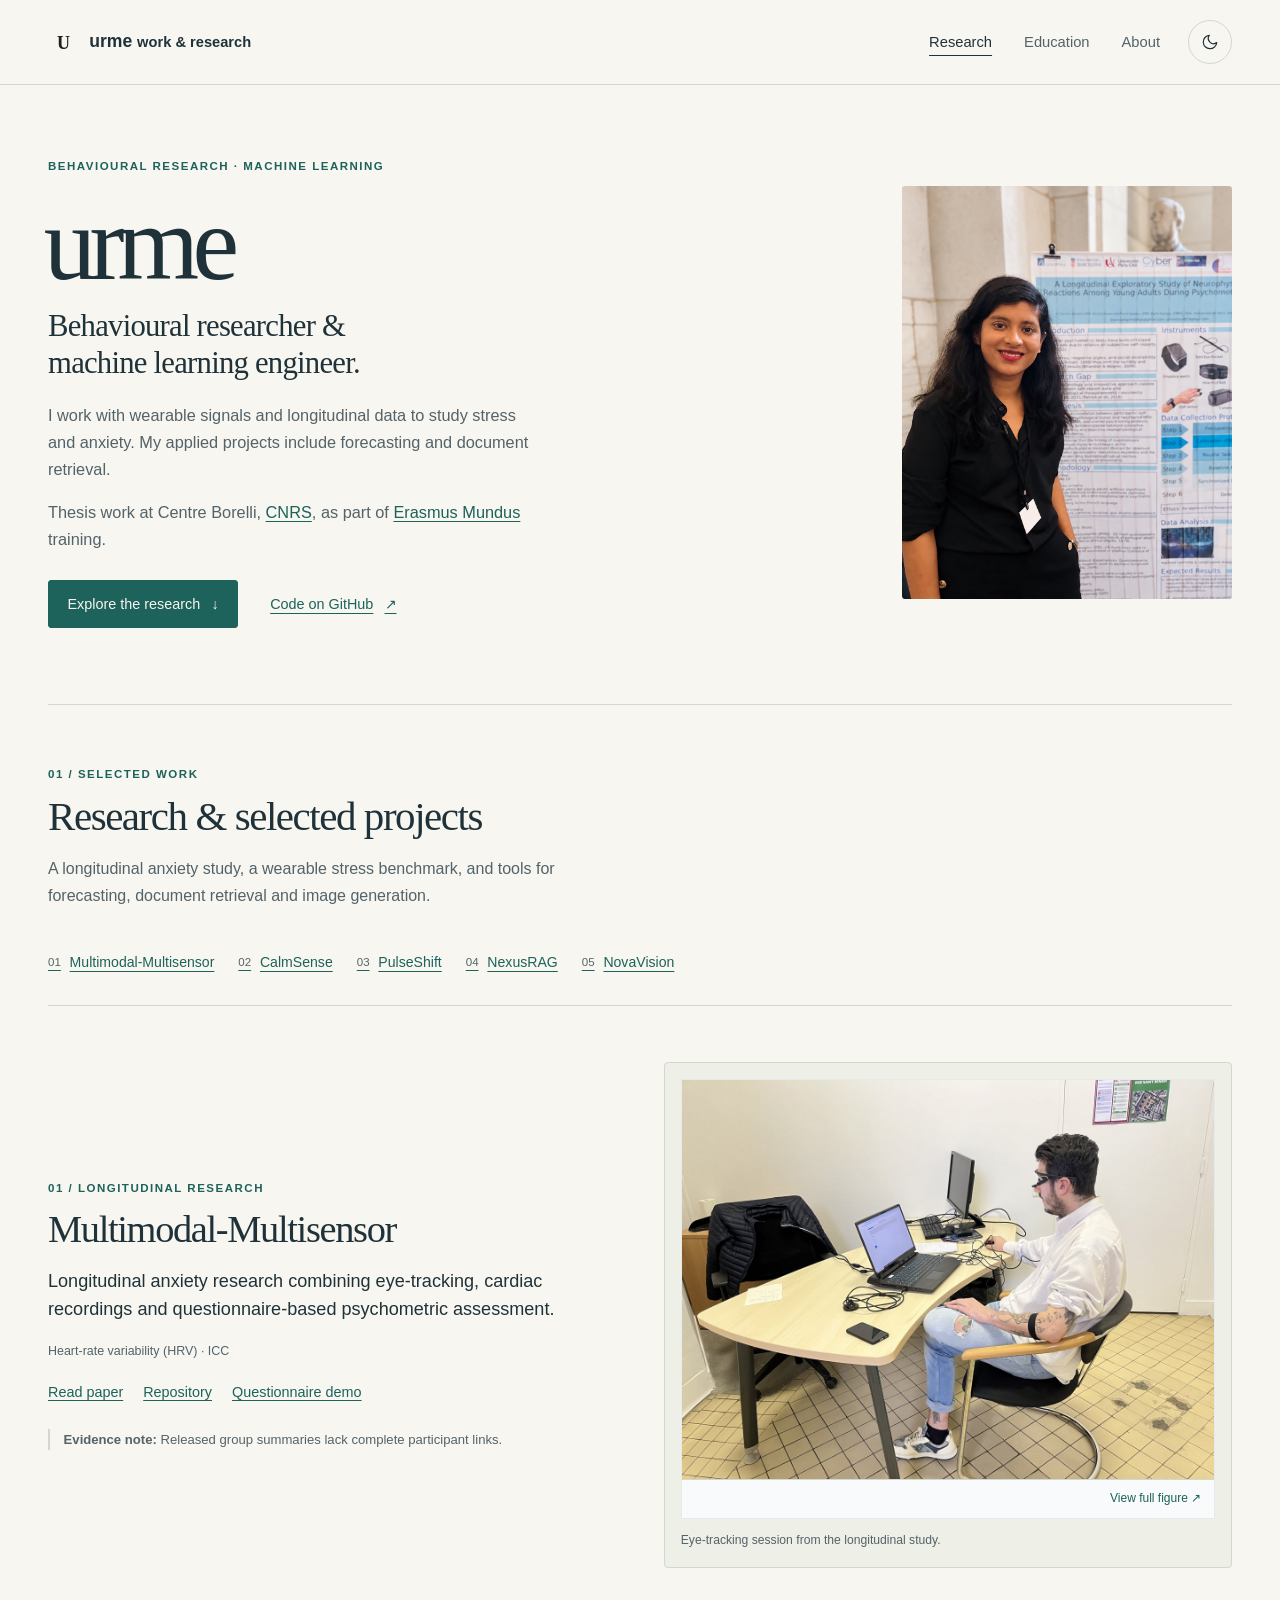
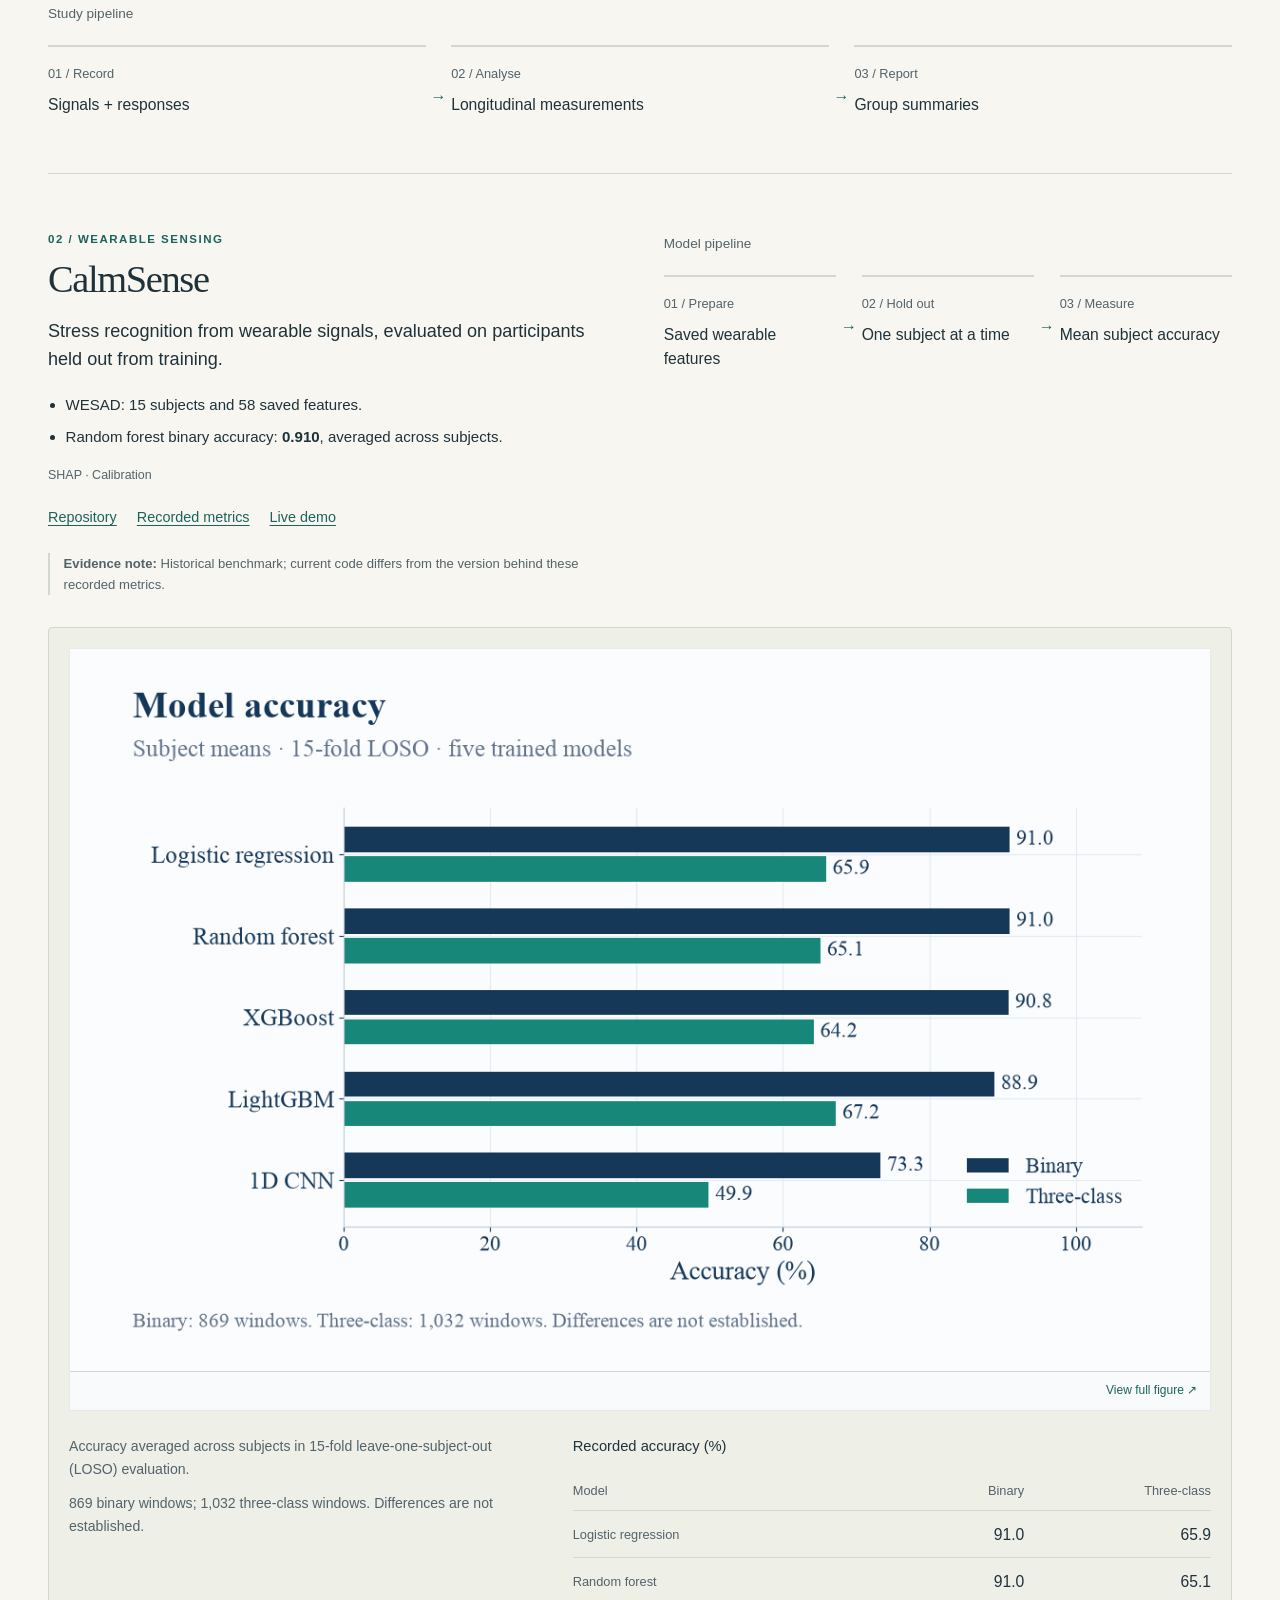
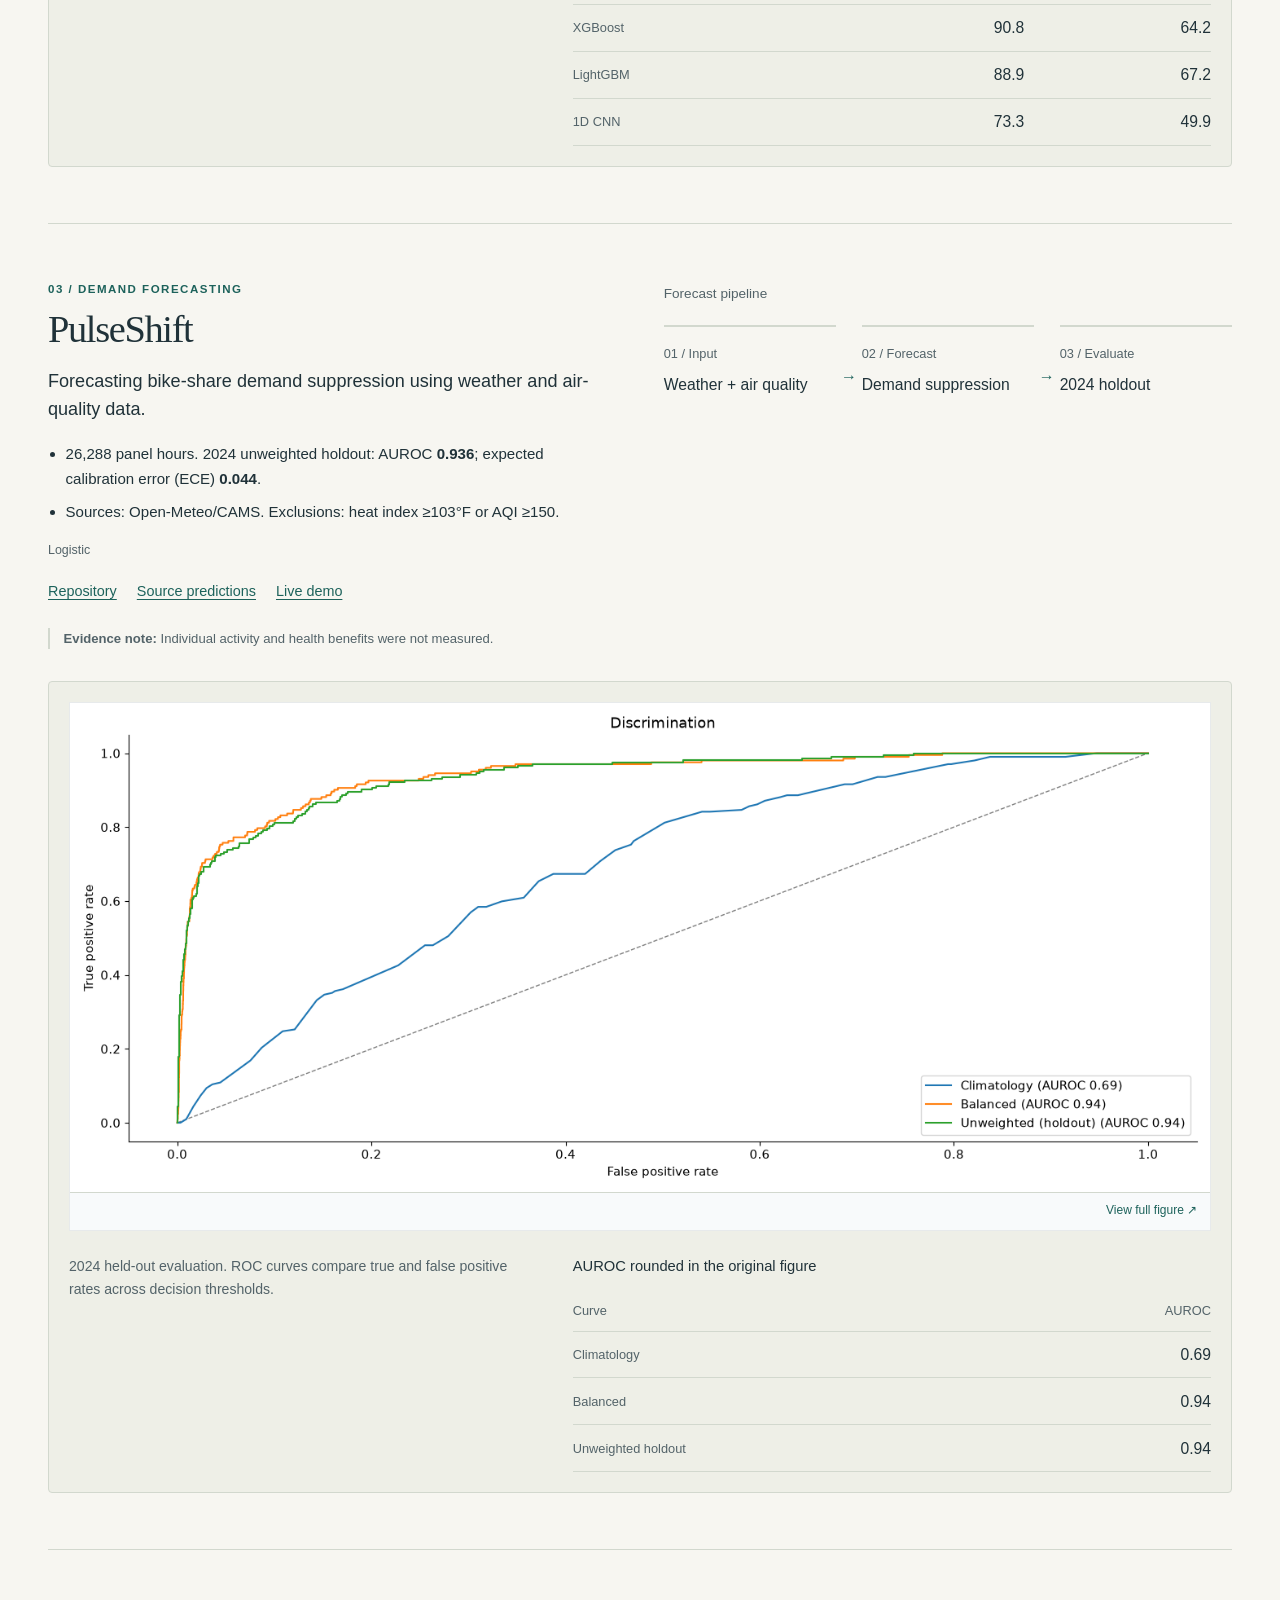
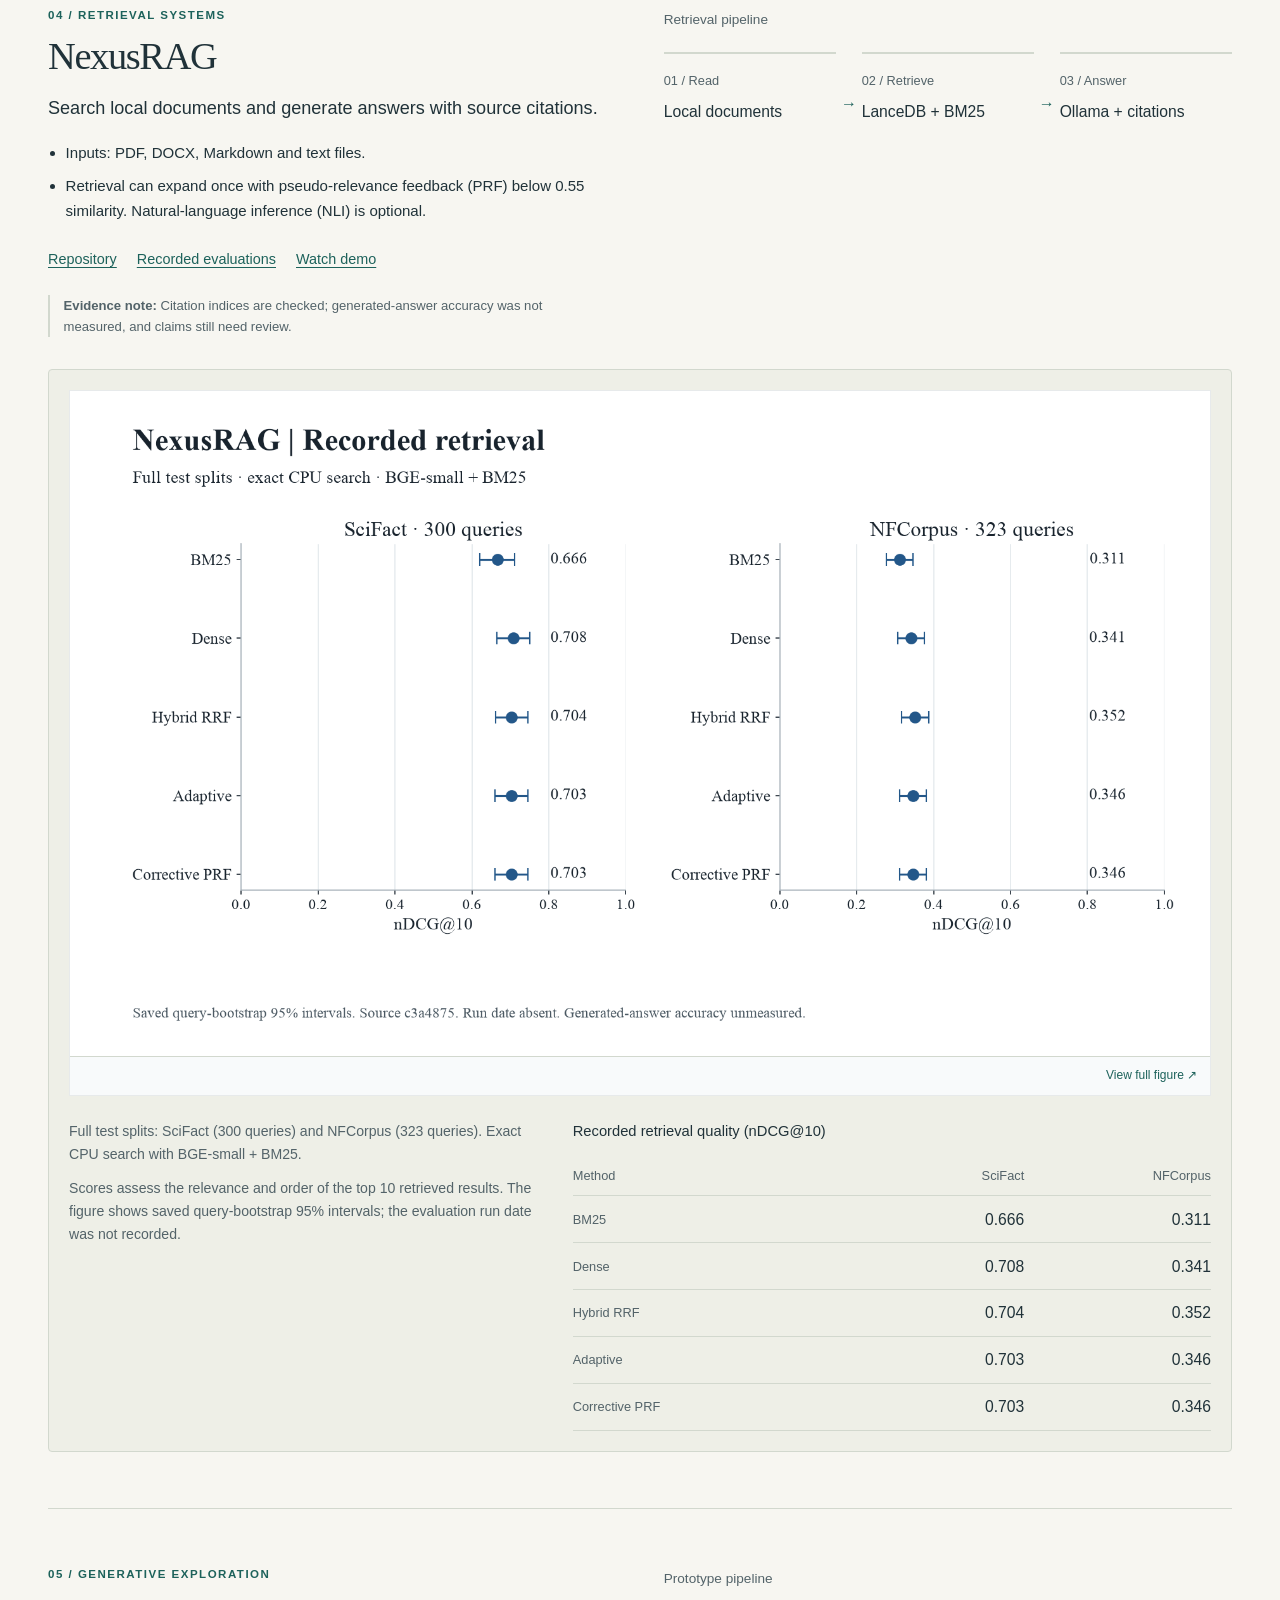
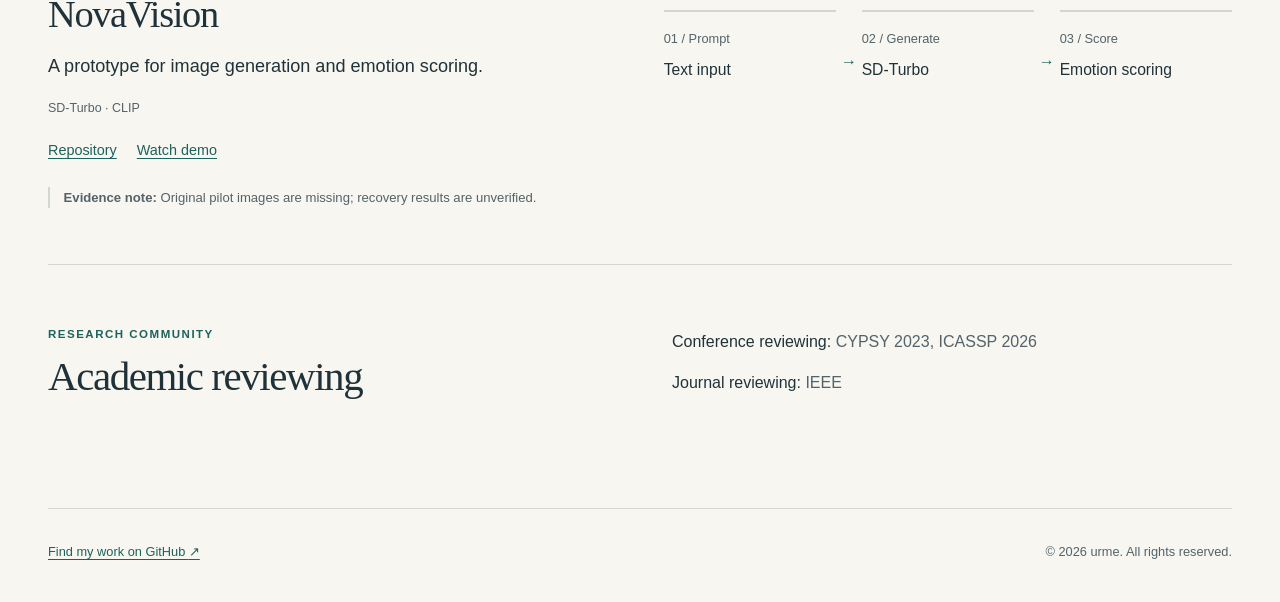
==== commit 7a3751af: "updated code" ====
--- a/index.html
+++ b/index.html
@@ -117,7 +117,6 @@
             width="1170"
             height="1344"
           >
-          <figcaption class="hero-caption">Research in multimodal sensing and behaviour.</figcaption>
         </figure>
       </div>
 
@@ -154,12 +153,8 @@
           <div class="paper-copy">
             <p class="project-kind">01 / Longitudinal research</p>
             <h3 class="paper-title">Multimodal-Multisensor</h3>
-            <p class="paper-summary">Studying anxiety over time through eye-tracking, cardiac signals and questionnaire responses.</p>
-            <ul class="project-facts">
-              <li>Longitudinal eye-tracking and heart-rate variability (HRV) study.</li>
-              <li>Combines physiological recordings with psychometric assessment.</li>
-            </ul>
-            <p class="paper-tags">Longitudinal · Eye-tracking · HRV · ICC</p>
+            <p class="paper-summary">Longitudinal anxiety research combining eye-tracking, cardiac recordings and questionnaire-based psychometric assessment.</p>
+            <p class="paper-tags">Heart-rate variability (HRV) · ICC</p>
             <p class="paper-links"><a href="https://www.icdvrat.com/2024/ICDVRAT2024-Proceedings.pdf#page=172" target="_blank" rel="noopener noreferrer" class="code-link">Read paper</a> <a href="https://github.com/urmeo/multimodal-multisensor" target="_blank" rel="noopener noreferrer" class="code-link">Repository</a> <a href="https://urmeo.github.io/psychometric/en/index.html" target="_blank" rel="noopener noreferrer" class="code-link">Questionnaire demo</a></p>
             <p class="project-note"><strong>Evidence note:</strong> Released group summaries lack complete participant links.</p>
           </div>
@@ -195,10 +190,10 @@
             <h3 class="paper-title">CalmSense</h3>
             <p class="paper-summary">Stress recognition from wearable signals, evaluated on participants held out from training.</p>
             <ul class="project-facts">
-              <li>WESAD: 15 subjects, 58 saved features and leave-one-subject-out (LOSO) evaluation.</li>
+              <li>WESAD: 15 subjects and 58 saved features.</li>
               <li>Random forest binary accuracy: <strong>0.910</strong>, averaged across subjects.</li>
             </ul>
-            <p class="paper-tags">WESAD · LOSO · SHAP · Calibration</p>
+            <p class="paper-tags">SHAP · Calibration</p>
             <p class="paper-links"><a href="https://github.com/urmeo/calm-sense" target="_blank" rel="noopener noreferrer" class="code-link">Repository</a> <a href="https://github.com/urmeo/calm-sense/blob/2f29a3ee9d340754f1a66e6830e357621ab974bb/outputs/results/metrics.json" target="_blank" rel="noopener noreferrer" class="code-link">Recorded metrics</a> <a href="https://urmeo.github.io/calm-sense/" target="_blank" rel="noopener noreferrer" class="code-link">Live demo</a></p>
             <p class="project-note"><strong>Evidence note:</strong> Historical benchmark; current code differs from the version behind these recorded metrics.</p>
           </div>
@@ -279,7 +274,7 @@
               <li>26,288 panel hours. 2024 unweighted holdout: AUROC <strong>0.936</strong>; expected calibration error (ECE) <strong>0.044</strong>.</li>
               <li>Sources: Open-Meteo/CAMS. Exclusions: heat index ≥103°F or AQI ≥150.</li>
             </ul>
-            <p class="paper-tags">Demand · Weather · AQI · Logistic</p>
+            <p class="paper-tags">Logistic</p>
             <p class="paper-links"><a href="https://github.com/urmeo/pulse-shift" target="_blank" rel="noopener noreferrer" class="code-link">Repository</a> <a href="https://github.com/urmeo/pulse-shift/blob/3a134ea45fb5b274cd5a959762b493c03319c455/outputs/tables/holdout_predictions.csv" target="_blank" rel="noopener noreferrer" class="code-link">Source predictions</a> <a href="https://urmeo.github.io/pulse-shift/" target="_blank" rel="noopener noreferrer" class="code-link">Live demo</a></p>
             <p class="project-note"><strong>Evidence note:</strong> Individual activity and health benefits were not measured.</p>
           </div>
@@ -308,7 +303,6 @@
             <figcaption class="figure-notes">
               <div class="figure-context">
                 <p>2024 held-out evaluation. ROC curves compare true and false positive rates across decision thresholds.</p>
-                <p>Exact unweighted holdout: AUROC 0.936; expected calibration error (ECE) 0.044.</p>
               </div>
               <table class="results-table">
                 <caption>AUROC rounded in the original figure</caption>
@@ -343,10 +337,9 @@
             <h3 class="paper-title">NexusRAG</h3>
             <p class="paper-summary">Search local documents and generate answers with source citations.</p>
             <ul class="project-facts">
-              <li>PDF, DOCX, Markdown and text files → LanceDB + BM25 retrieval → Ollama.</li>
+              <li>Inputs: PDF, DOCX, Markdown and text files.</li>
               <li>Retrieval can expand once with pseudo-relevance feedback (PRF) below 0.55 similarity. Natural-language inference (NLI) is optional.</li>
             </ul>
-            <p class="paper-tags">RAG · LanceDB · BM25 · Ollama</p>
             <p class="paper-links"><a href="https://github.com/urmeo/nexus-rag" target="_blank" rel="noopener noreferrer" class="code-link">Repository</a> <a href="https://github.com/urmeo/nexus-rag/tree/d9478d9931fa27088f153cca64d87604c6f914f6/outputs/results" target="_blank" rel="noopener noreferrer" class="code-link">Recorded evaluations</a> <a href="https://youtu.be/AbSin2y_XEw" target="_blank" rel="noopener noreferrer" class="code-link">Watch demo</a></p>
             <p class="project-note"><strong>Evidence note:</strong> Citation indices are checked; generated-answer accuracy was not measured, and claims still need review.</p>
           </div>
@@ -422,8 +415,8 @@
           <div class="paper-copy">
             <p class="project-kind">05 / Generative exploration</p>
             <h3 class="paper-title">NovaVision</h3>
-            <p class="paper-summary">A prototype that turns text prompts into images, then scores the images for emotion.</p>
-            <p class="paper-tags">Affect · SD-Turbo · CLIP · Evaluation</p>
+            <p class="paper-summary">A prototype for image generation and emotion scoring.</p>
+            <p class="paper-tags">SD-Turbo · CLIP</p>
             <p class="paper-links"><a href="https://github.com/urmeo/nova-vision" target="_blank" rel="noopener noreferrer" class="code-link">Repository</a> <a href="https://youtu.be/S7LZsnMPOmA" target="_blank" rel="noopener noreferrer" class="code-link">Watch demo</a></p>
             <p class="project-note"><strong>Evidence note:</strong> Original pilot images are missing; recovery results are unverified.</p>
           </div>
@@ -470,7 +463,7 @@
         <p class="page-intro">An engineering foundation, followed by Erasmus Mundus training in behavioural research and digital therapy.</p>
       </section>
 
-      <section class="record-list">
+      <section>
         <article class="record-entry">
           <div class="record-logo">
             <img
@@ -719,7 +712,6 @@
               <svg viewBox="0 0 24 24" fill="currentColor"><path d="M19 22H5v-2h14v2M13 2h-2v2H9v2h2v1.07A7 7 0 0 0 5 14a7 7 0 0 0 7 7 7 7 0 0 0 7-7 7 7 0 0 0-4-6.27V6h2V4h-2V2m0 8.15A5 5 0 0 1 17 14a5 5 0 0 1-5 5 5 5 0 0 1-5-5 5 5 0 0 1 4-4.9V11h2v-0.85z"/></svg>
             </div>
             <h3>Chess</h3>
-            <p><strong>Favorites:</strong></p>
             <ul>
               <li>The Sicilian Defense</li>
               <li>The Queen’s Gambit</li>
@@ -733,7 +725,6 @@
             </div>
             <h3>Reading</h3>
             <p>Philosophy, science fiction, literary fiction.</p>
-            <p><strong>Favorites:</strong></p>
             <ul>
               <li>Meditations (Aurelius)</li>
               <li>Nexus (Harari)</li>
@@ -746,7 +737,6 @@
               <svg viewBox="0 0 24 24" fill="currentColor"><path d="M17.9 17.39c-.26-.8-1-1.39-1.9-1.39h-1v-3a1 1 0 0 0-1-1H8v-2h2a1 1 0 0 0 1-1V7h2a2 2 0 0 0 2-2v-.41A9.98 9.98 0 0 1 22 12c0 2.17-.7 4.17-1.87 5.79l-2.23-.4M12 2a10 10 0 1 0 0 20A10 10 0 0 0 12 2m-1 17.93c-3.95-.49-7-3.85-7-7.93 0-.62.08-1.21.21-1.79L9 15v1a2 2 0 0 0 2 2v1.93z"/></svg>
             </div>
             <h3>Traveling</h3>
-            <p><strong>Favorites:</strong></p>
             <ul>
               <li>Paris</li>
               <li>Barcelona</li>
@@ -759,7 +749,6 @@
               <svg viewBox="0 0 24 24" fill="currentColor"><path d="M13.5 5.5a2 2 0 1 0 0-4 2 2 0 0 0 0 4M9.8 8.9L7 23h2.1l1.8-8 2.1 2v6h2v-7.5l-2.1-2 .6-3A7.3 7.3 0 0 0 18 13v-2a5.3 5.3 0 0 1-3.7-1.5L13 8a2 2 0 0 0-1.4-.6c-.4 0-.8.1-1.1.3L7 9.5V13h2V11l.8-.4z"/></svg>
             </div>
             <h3>Hiking</h3>
-            <p><strong>Favorites:</strong></p>
             <ul>
               <li>Lac Blanc, France</li>
               <li>Montserrat, Spain</li>
--- a/assets/css/main.css
+++ b/assets/css/main.css
@@ -39,10 +39,6 @@
   box-sizing: border-box;
 }
 
-html {
-  scroll-behavior: smooth;
-}
-
 body {
   margin: 0;
   background: var(--page-bg);
@@ -399,14 +395,6 @@
   border-radius: 3px;
 }
 
-.hero-caption {
-  margin-top: 0.85rem;
-  max-width: 29ch;
-  color: var(--muted);
-  font-size: 0.8rem;
-  line-height: 1.5;
-}
-
 /* Selected work */
 
 .content-section {
@@ -468,7 +456,6 @@
 .project-index button span {
   color: var(--muted);
   font-size: 0.72rem;
-  text-decoration: none;
 }
 
 .paper-entry {
@@ -580,7 +567,6 @@
 
 .paper-image {
   width: 100%;
-  height: auto;
   object-fit: contain;
 }
 
@@ -1009,10 +995,6 @@
 
 .hobby-card p {
   margin-bottom: 0.55rem;
-}
-
-.hobby-card strong {
-  font-weight: 500;
 }
 
 .hobby-card ul {
@@ -1083,31 +1065,6 @@
   background: var(--surface-alt);
 }
 
-@keyframes page-out {
-  to {
-    opacity: 0;
-  }
-}
-
-@keyframes page-in {
-  from {
-    opacity: 0;
-  }
-
-  to {
-    opacity: 1;
-  }
-}
-
-.page-out {
-  animation: page-out 0.14s ease forwards;
-  pointer-events: none;
-}
-
-.page-in {
-  animation: page-in 0.18s ease forwards;
-}
-
 /* Responsive layouts */
 
 @media (max-width: 1100px) {
@@ -1245,7 +1202,6 @@
 
   .theme-toggle {
     width: 40px;
-    height: 44px;
     border-color: transparent;
   }
 
@@ -1302,7 +1258,6 @@
   }
 
   .hero-role {
-    max-width: 24ch;
     font-size: 1.8rem;
   }
 
@@ -1321,17 +1276,9 @@
   }
 
   .hero-media {
-    display: grid;
-    grid-template-columns: 135px minmax(0, 1fr);
-    gap: 1.25rem;
-    align-items: center;
+    width: 135px;
     grid-column: 1;
     grid-row: 2;
-  }
-
-  .hero-caption {
-    margin: 0;
-    max-width: 21ch;
   }
 
   .eyebrow {
@@ -1541,7 +1488,6 @@
     background: transparent !important;
     box-shadow: none !important;
     text-shadow: none !important;
-    animation: none !important;
     transition: none !important;
   }
 
@@ -1557,9 +1503,6 @@
   .page-view,
   .page-view[hidden] {
     display: block !important;
-    opacity: 1 !important;
-    transform: none !important;
-    pointer-events: auto !important;
   }
 
   html {
@@ -1590,7 +1533,7 @@
   }
 
   .hero-media {
-    display: block;
+    width: auto;
     grid-column: 2;
     grid-row: 1;
   }
@@ -1633,7 +1576,6 @@
   }
 
   a[href^="#"]::after,
-  a[href^="mailto:"]::after,
   a.code-link[href]::after,
   a.paper-image-link[href]::after {
     content: none;
@@ -1834,12 +1776,10 @@
     font-size: 9pt;
   }
 
-  .sdg-icon [stroke="#fff"],
   .sdg-icon [stroke="white"] {
     stroke: #000 !important;
   }
 
-  .sdg-icon [fill="#fff"],
   .sdg-icon [fill="white"] {
     fill: #000 !important;
   }
@@ -1854,15 +1794,9 @@
 }
 
 @media (prefers-reduced-motion: reduce) {
-  html {
-    scroll-behavior: auto;
-  }
-
   *,
   *::before,
   *::after {
-    animation-duration: 0.01ms !important;
-    animation-iteration-count: 1 !important;
     transition-duration: 0.01ms !important;
   }
 }
